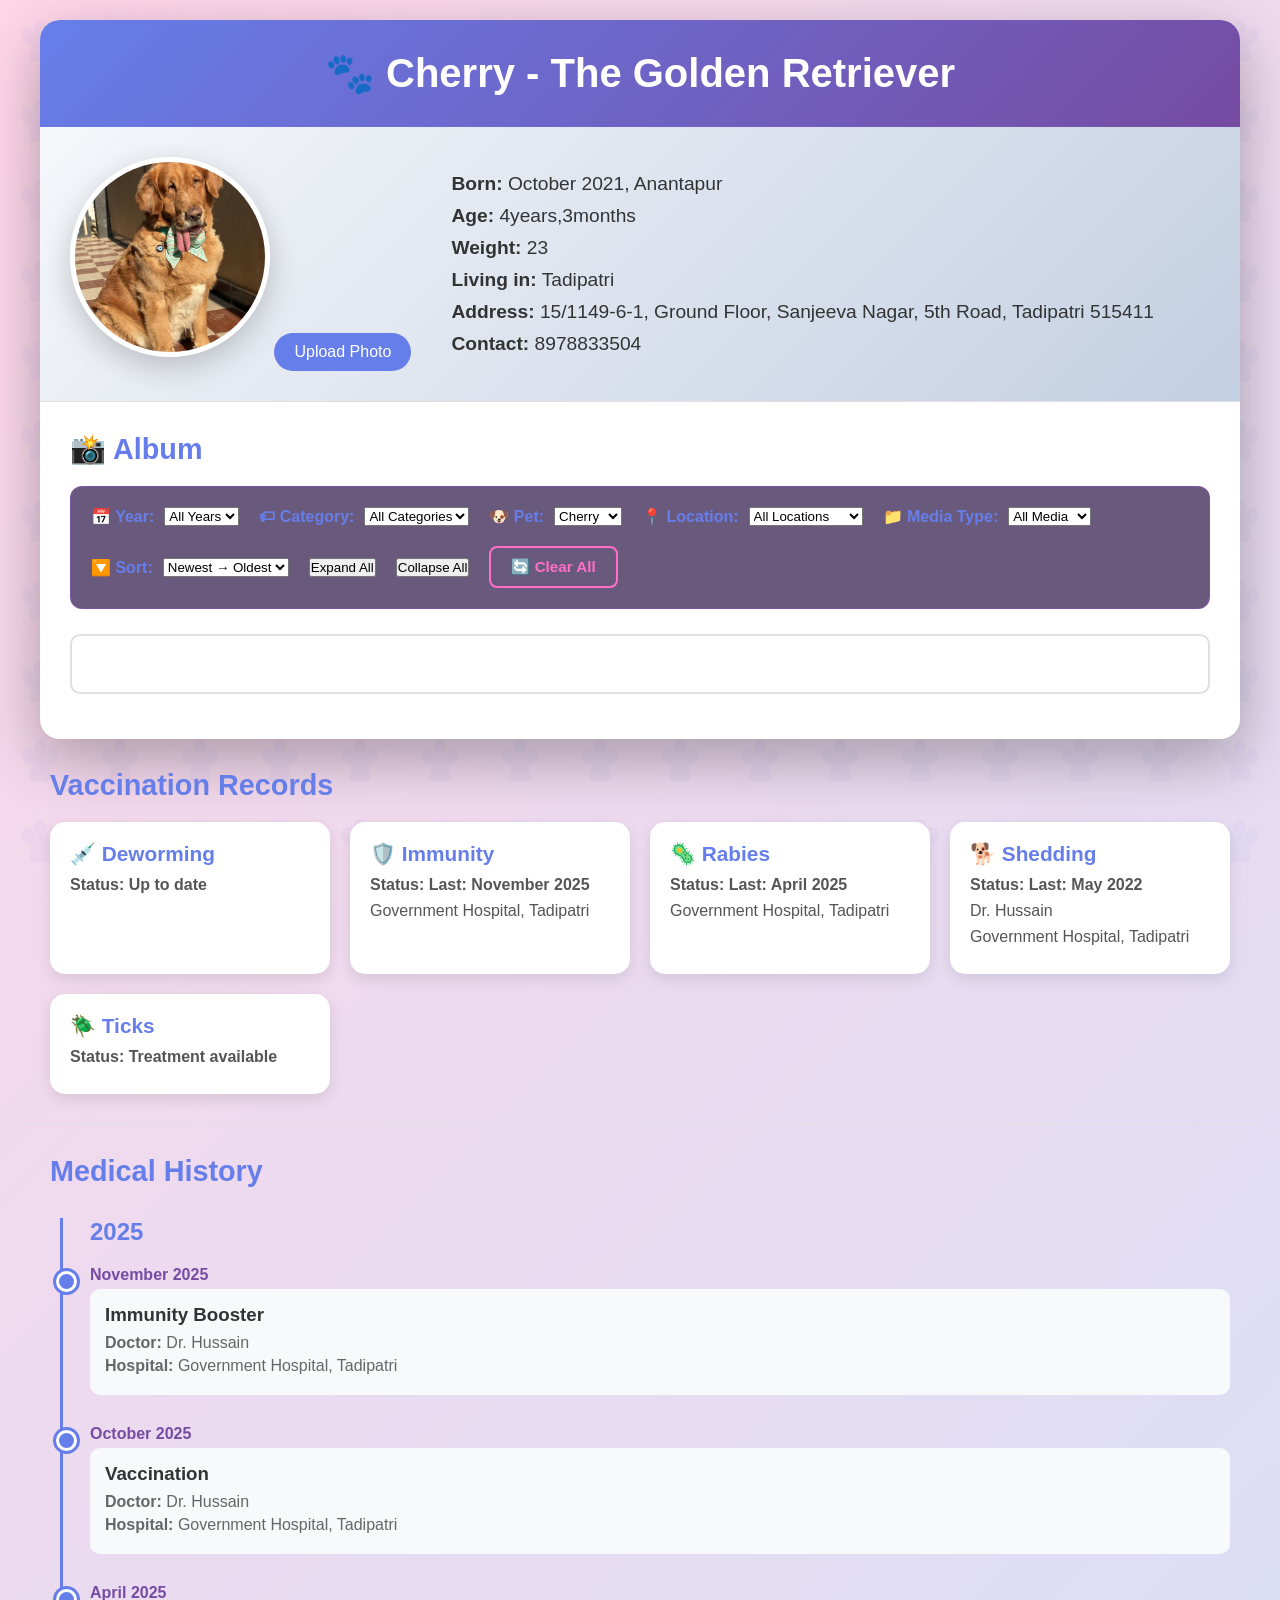
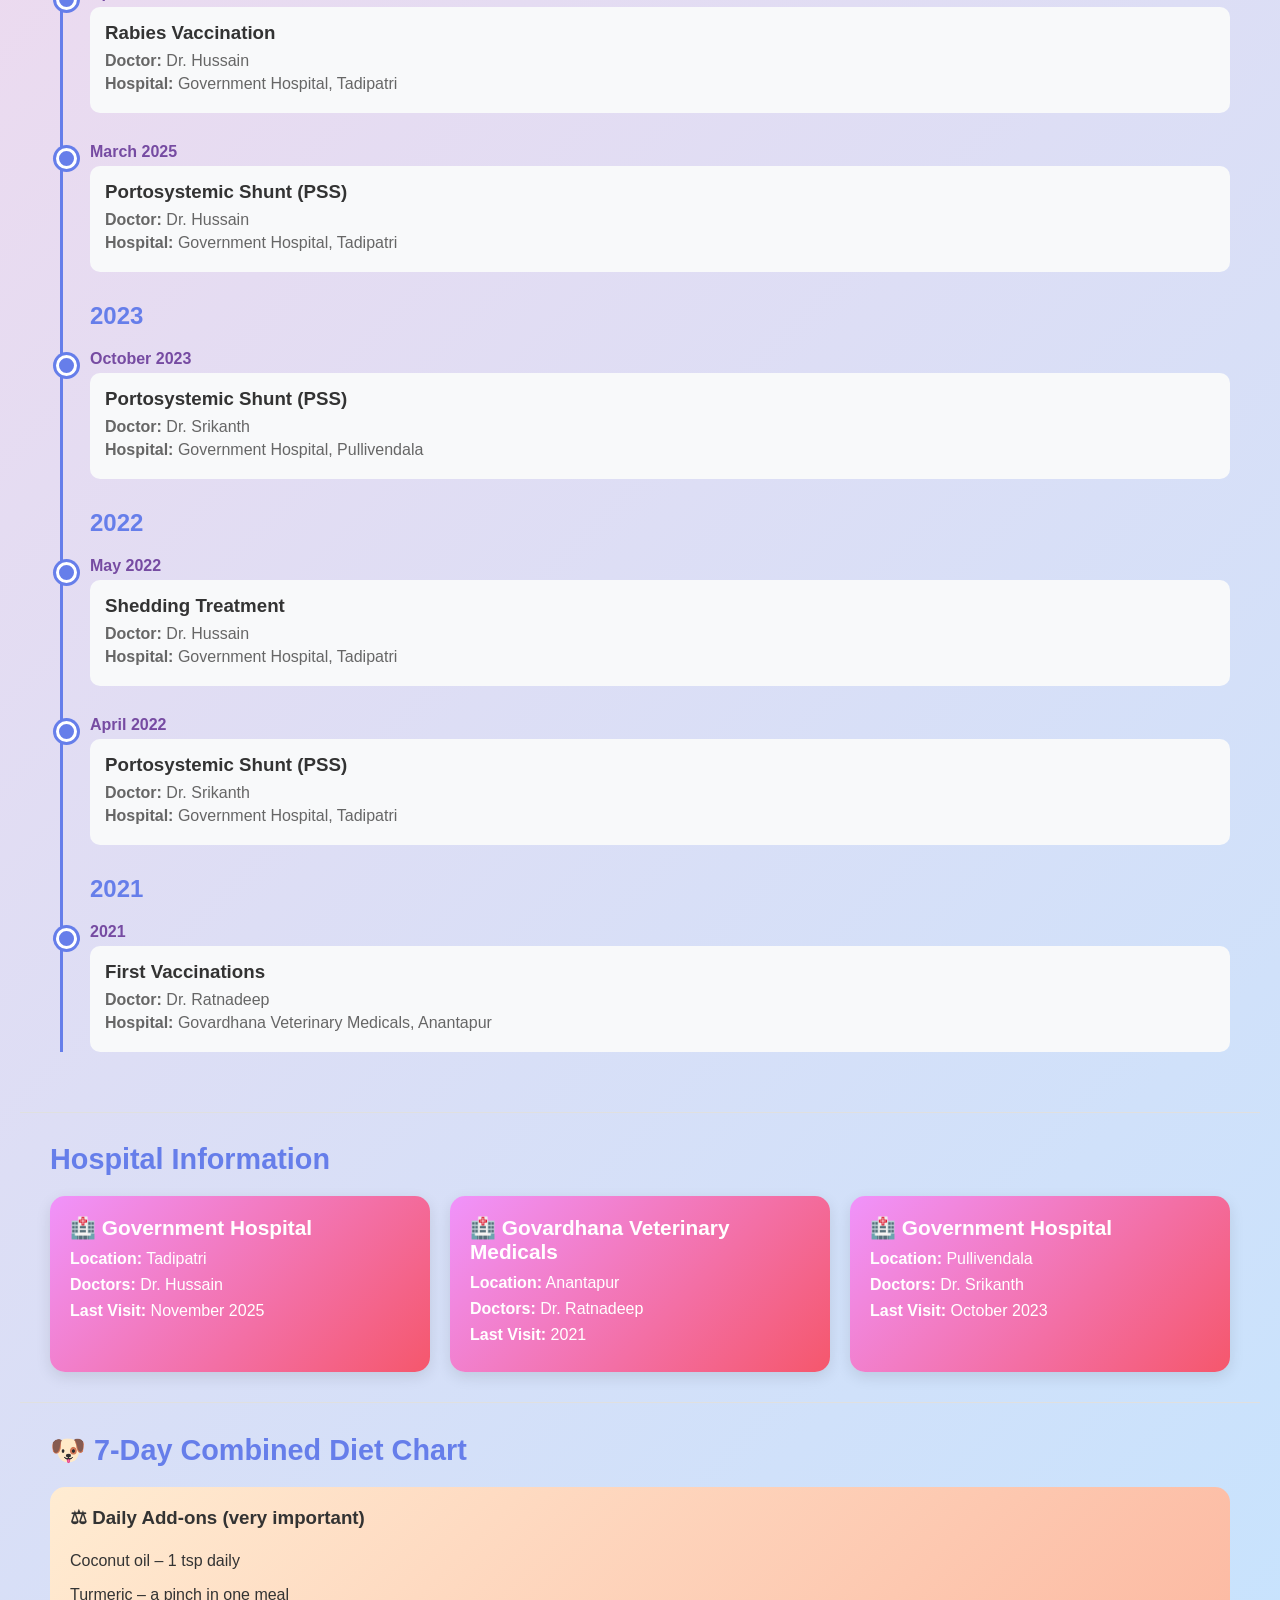
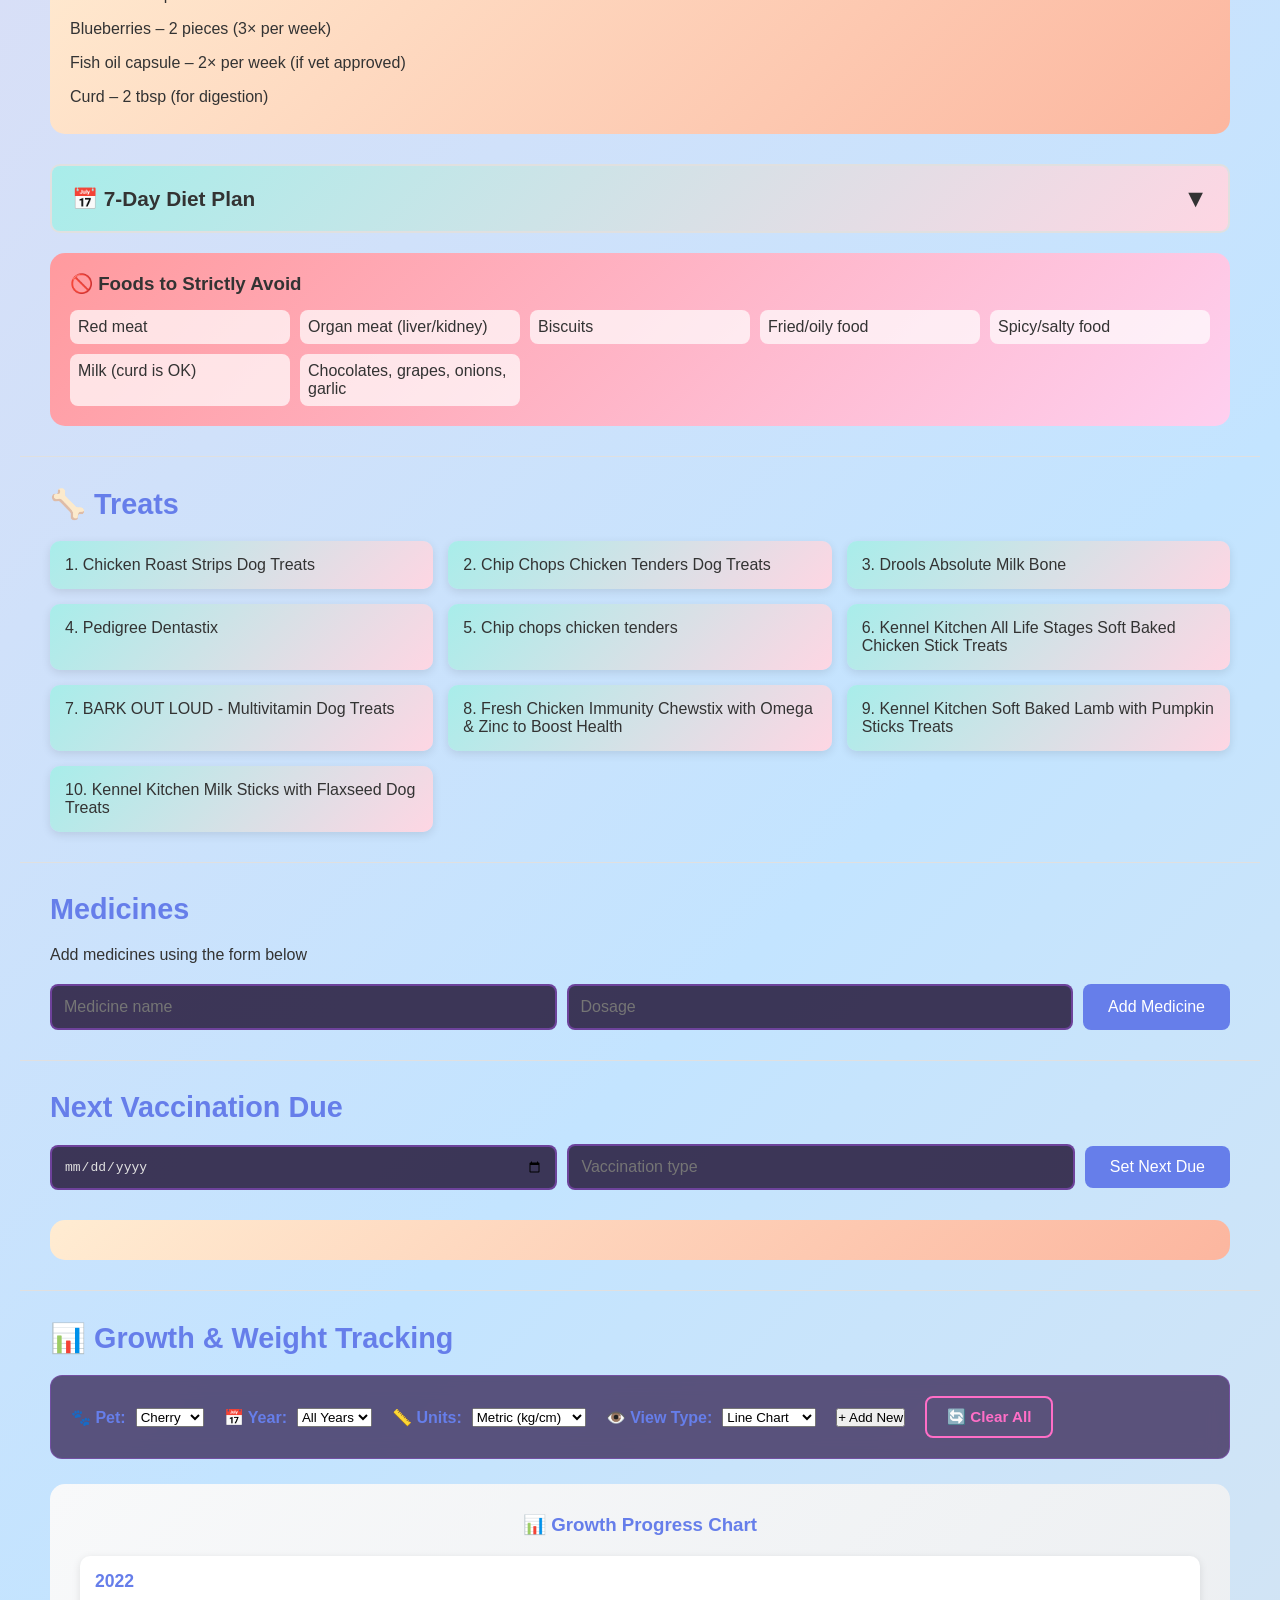
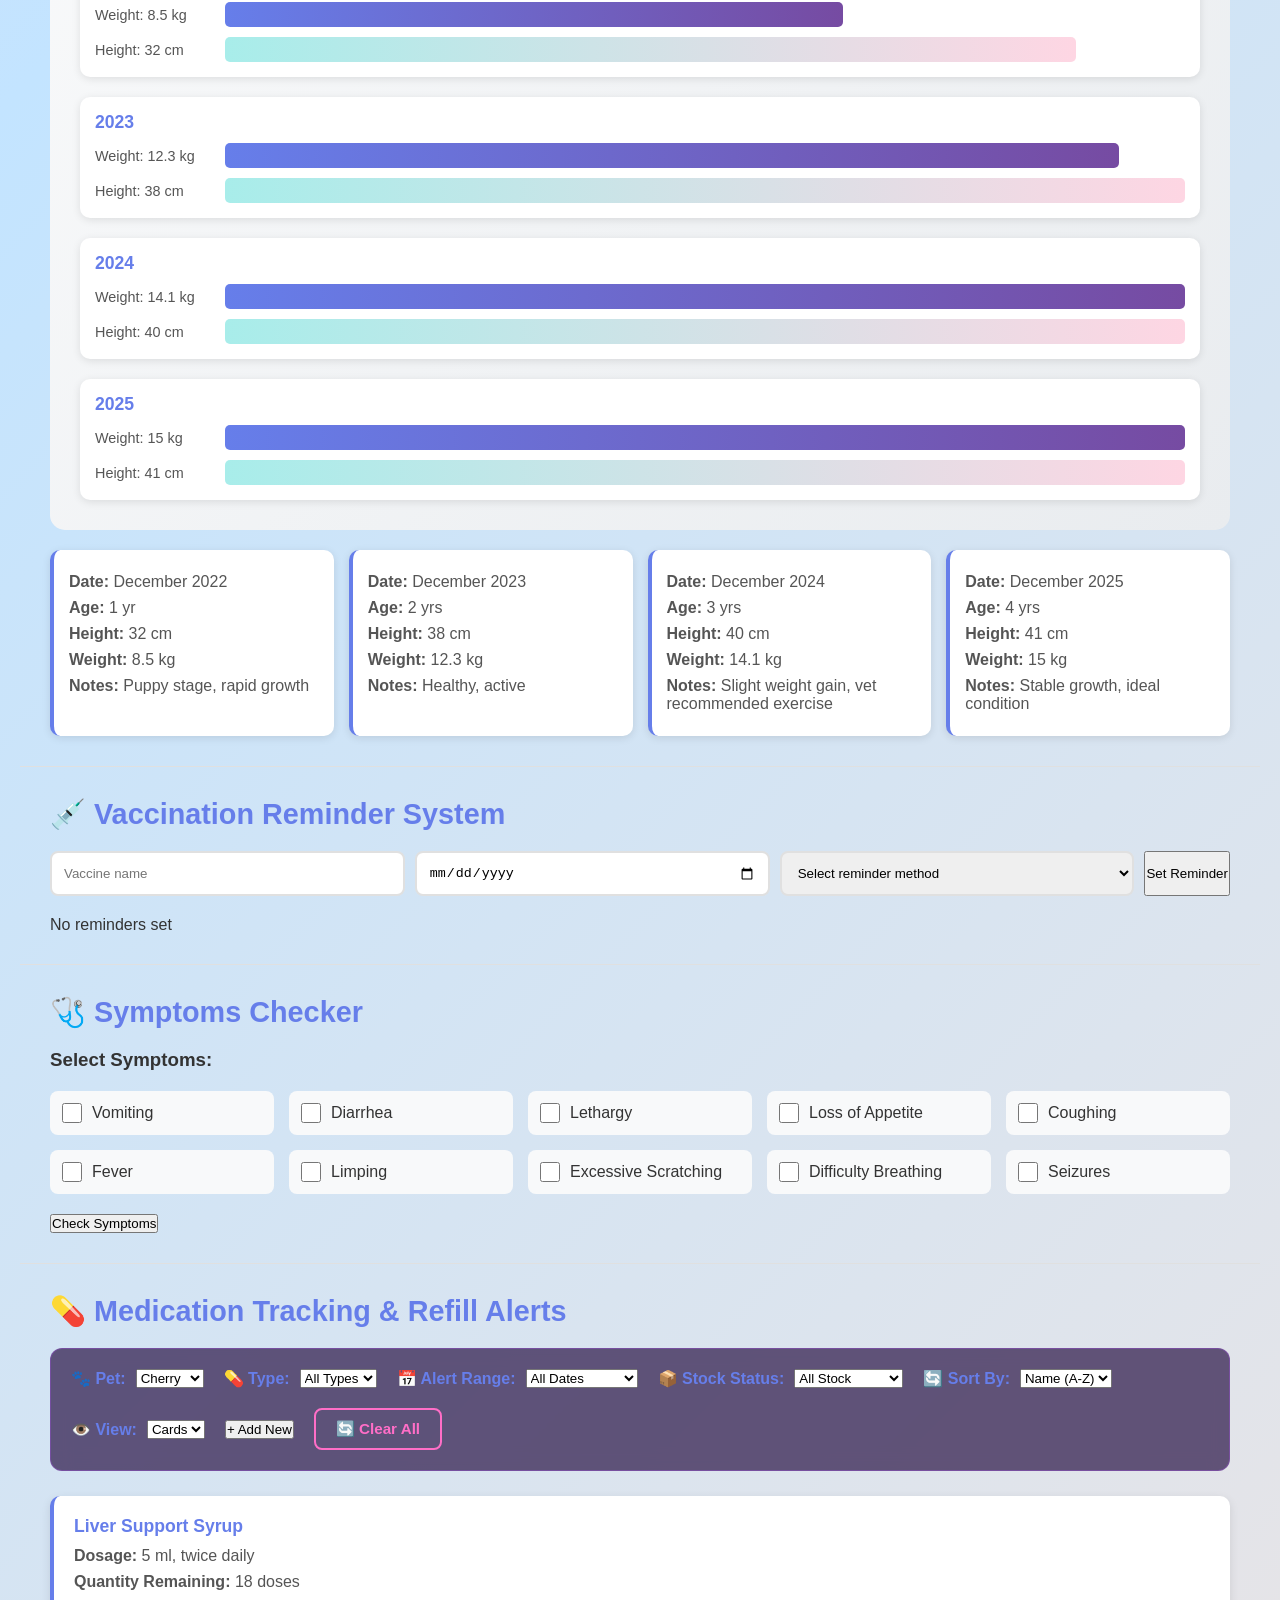
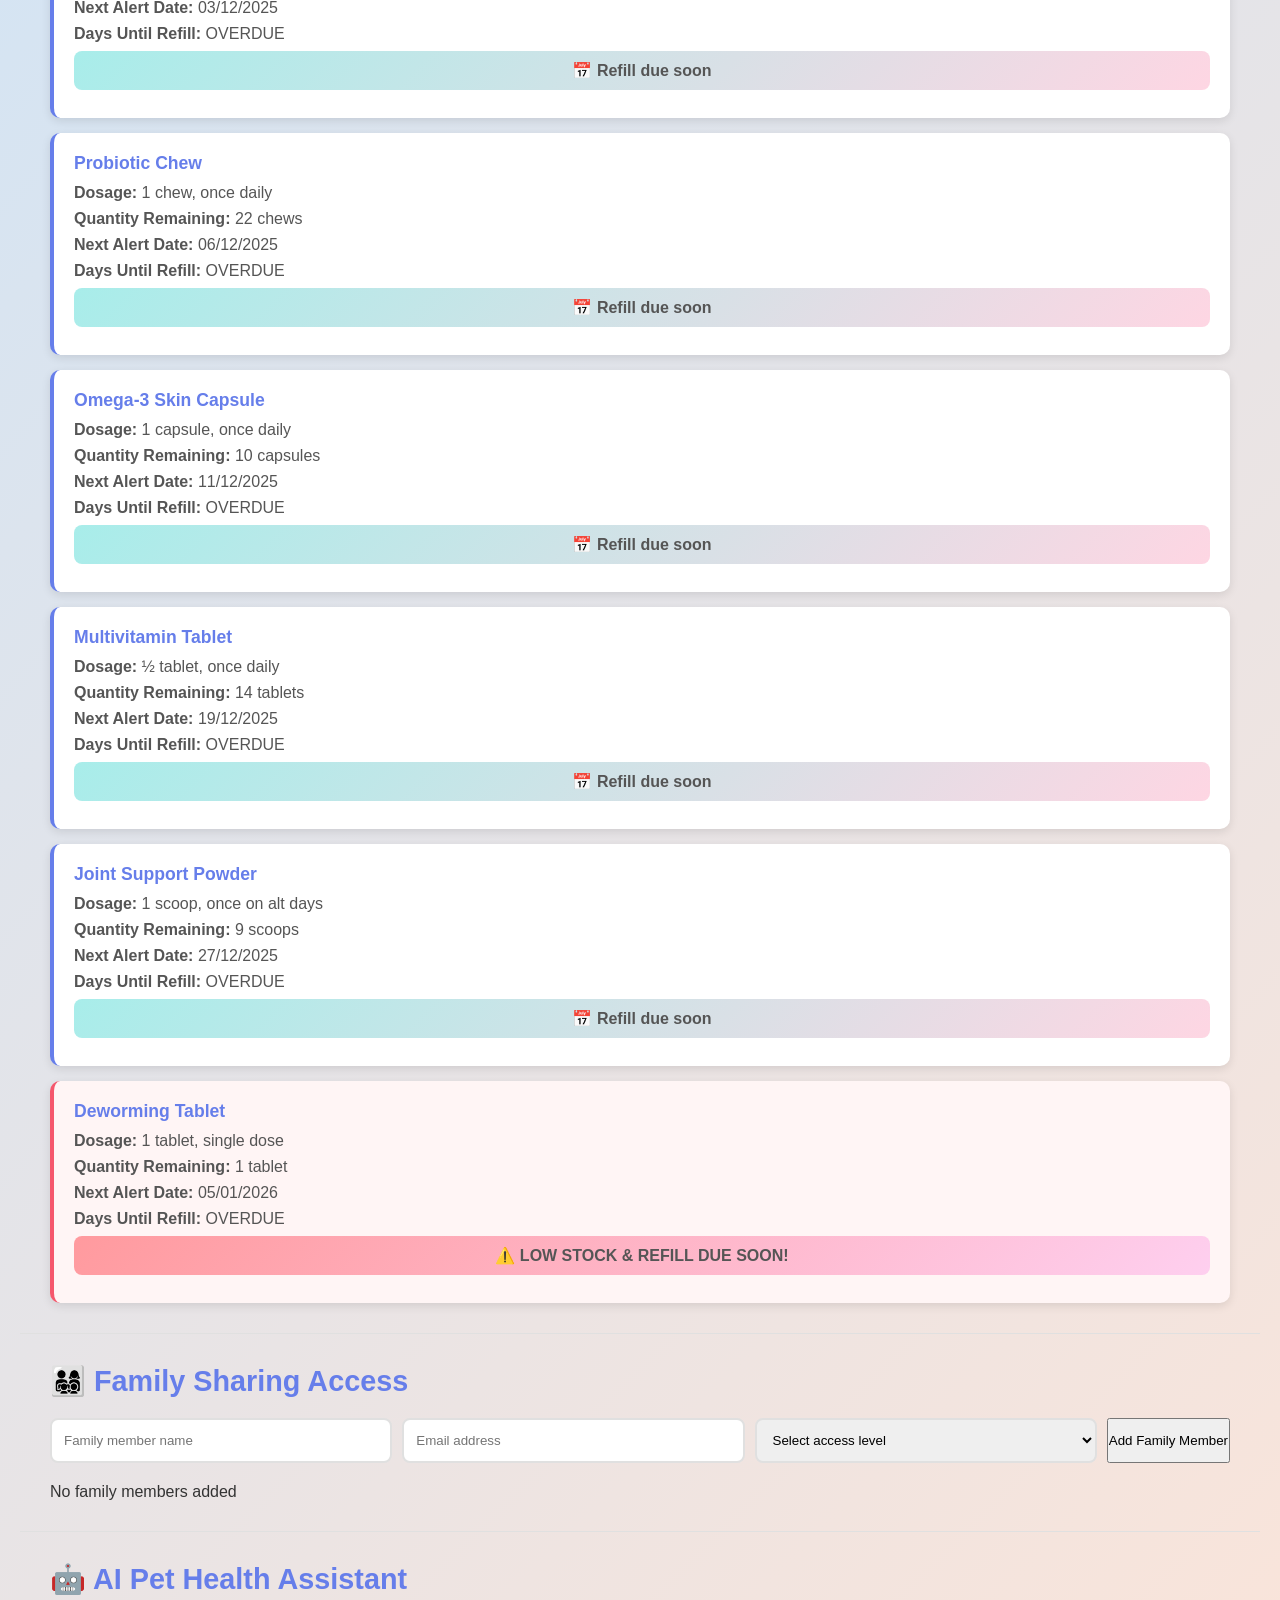
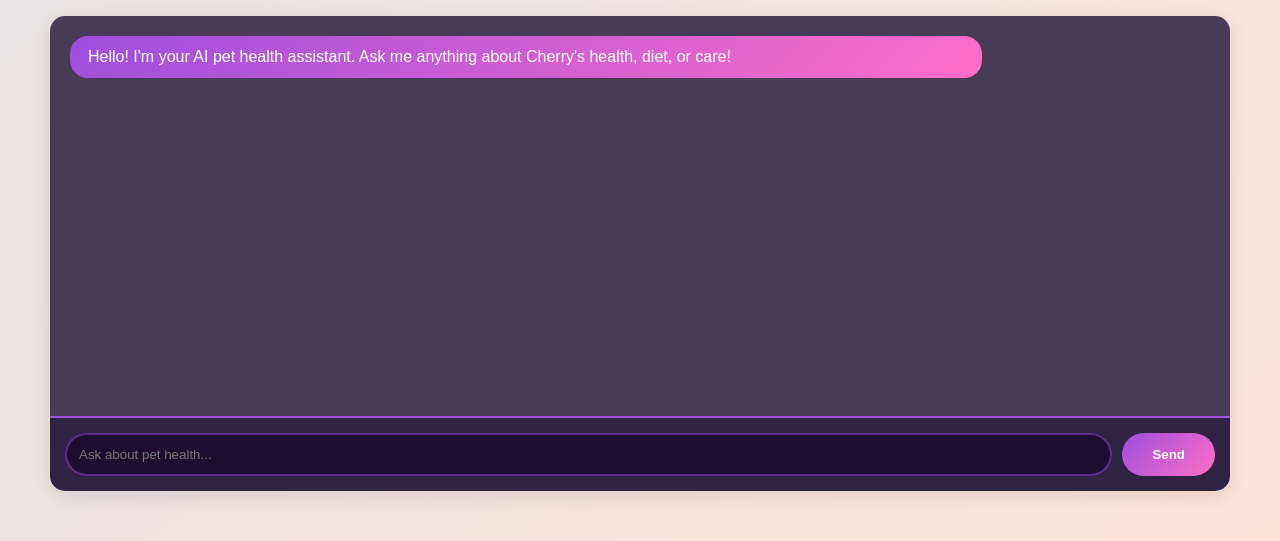
==== frontend/index.html @ 374eed06 "feat: Add complete Python/FastAPI backend implementation - Implemented full Python backend with Fast" ====
<!DOCTYPE html>
<html lang="en">
<head>
    <meta charset="UTF-8">
    <meta name="viewport" content="width=device-width, initial-scale=1.0">
    <title>Cherry - The Golden Retriever</title>
    <link rel="stylesheet" href="css/styles.css">
    
</head>
<body>
    <script src="js/config.js"></script>
    <script src="js/data-loader.js"></script>
    <script src="js/ai-assistant.js"></script>
    <script src="js/api-service.js"></script>
    <script src="js/script.js"></script>
    <!-- Floating Paw Prints Background -->
    <div class="paw-floating"></div>
    
    <div class="container">
        <header>
            <h1>🐾 Cherry - The Golden Retriever</h1>
        </header>

        <section class="pet-profile">
            <div class="profile-header">
                <div class="pet-image">
                    <img id="petImage" src="Image (5).jpg" alt="Pet Photo">
                    <input type="file" id="imageUpload" accept="image/*">
                    <label for="imageUpload" class="upload-btn">Upload Photo</label>
                </div>
                <div class="pet-basic-info">
                    
                    <p><strong>Born:</strong> October 2021, Anantapur</p>
                    <p><strong>Age:</strong> 4years,3months</p>
                    <p><strong>Weight:</strong> 23 </p>
                    <p><strong>Living in:</strong> Tadipatri</p>
                    <p><strong>Address:</strong> 15/1149-6-1, Ground Floor, Sanjeeva Nagar, 5th Road, Tadipatri 515411</p>
                    <p><strong>Contact:</strong> 8978833504</p>
                </div>
            </div>
        </section>

        <section class="album">
            <h2>📸 Album</h2>
            
            <!-- Enhanced Filters Bar -->
            <div class="dashboard-filters">
                <div class="filter-group">
                    <label for="albumYearFilter">📅 Year:</label>
                    <select id="albumYearFilter" onchange="applyAlbumFilters()" class="filter-select">
                        <option value="all">All Years</option>
                        <option value="2025">2025</option>
                        <option value="2024">2024</option>
                        <option value="2023">2023</option>
                        <option value="2022">2022</option>
                        <option value="2021">2021</option>
                    </select>
                </div>
                <div class="filter-group">
                    <label for="albumCategoryFilter">🏷 Category:</label>
                    <select id="albumCategoryFilter" onchange="applyAlbumFilters()" class="filter-select">
                        <option value="all">All Categories</option>
                        <option value="activities">Activities</option>
                        <option value="vet">Vet Visit</option>
                        <option value="grooming">Grooming</option>
                        <option value="birthday">Birthday</option>
                        <option value="travel">Travel</option>
                        <option value="random">Random</option>
                    </select>
                </div>
                <div class="filter-group">
                    <label for="albumPetFilter">🐶 Pet:</label>
                    <select id="albumPetFilter" onchange="applyAlbumFilters()" class="filter-select">
                        <option value="cherry">Cherry</option>
                        <option value="all">All Pets</option>
                    </select>
                </div>
                <div class="filter-group">
                    <label for="albumLocationFilter">📍 Location:</label>
                    <select id="albumLocationFilter" onchange="applyAlbumFilters()" class="filter-select">
                        <option value="all">All Locations</option>
                        <option value="home">Home</option>
                        <option value="park">Park</option>
                        <option value="vet">Vet</option>
                        <option value="training">Training Center</option>
                        <option value="others">Others</option>
                    </select>
                </div>
                <div class="filter-group">
                    <label for="albumMediaFilter">📁 Media Type:</label>
                    <select id="albumMediaFilter" onchange="applyAlbumFilters()" class="filter-select">
                        <option value="all">All Media</option>
                        <option value="photo">Photo</option>
                        <option value="video">Video</option>
                        <option value="document">Document</option>
                        <option value="mixed">Mixed</option>
                    </select>
                </div>
                <div class="filter-group">
                    <label for="albumSortFilter">🔽 Sort:</label>
                    <select id="albumSortFilter" onchange="applyAlbumFilters()" class="filter-select">
                        <option value="newest">Newest → Oldest</option>
                        <option value="oldest">Oldest → Newest</option>
                    </select>
                </div>
                <div class="filter-group">
                    <button onclick="expandAllAlbum()" class="filter-btn">Expand All</button>
                </div>
                <div class="filter-group">
                    <button onclick="collapseAllAlbum()" class="filter-btn">Collapse All</button>
                </div>
                <div class="filter-group">
                    <button onclick="clearAlbumFilters()" class="clear-btn">🔄 Clear All</button>
                </div>
            </div>

            <div class="album-year-section">

            <div id="album2025" class="album-year-content">
                        <div class="photo-grid">
                            <div class="photo-item">
                                <img src="Album/2025/Image (5).jpg" alt="Cherry 2025">
                                <p class="photo-caption">Cherry - 2025</p>
                            </div>
                            <div class="photo-item">
                                <img src="Album/2025/Image (7).jpg" alt="Cherry 2025">
                                <p class="photo-caption">Cherry - 2025</p>
                            </div>
                        </div>
                    </div>

                     <div id="album2024" class="album-year-content">
                        <div class="photo-grid">
                            <div class="photo-item">
                                <img src="Album/2024/Image (12).jpg" alt="Cherry 2024">
                                <p class="photo-caption">Cherry - 2024</p>
                            </div>
                            <div class="photo-item">
                                <img src="Album/2024/Image (7).jpg" alt="Cherry 2024">
                                <p class="photo-caption">Cherry - 2024</p>
                            </div>
                            <div class="photo-item">
                                <img src="Album/2024/Image (8).jpg" alt="Cherry 2024">
                                <p class="photo-caption">Cherry - 2024</p>
                            </div>
                        </div>
                    </div>

                    <div id="album2023" class="album-year-content">
                        <div class="photo-grid">
                            <div class="photo-item">
                                <img src="Album/2023/Image (11).jpg" alt="Cherry 2023">
                                <p class="photo-caption">Cherry - 2023</p>
                            </div>
                        </div>
                    </div>
                    <div id="album2022" class="album-year-content">
                        <div class="photo-grid">
                            <div class="photo-item">
                                <img src="Album/2022/Image (13).jpg" alt="Cherry 2022">
                                <p class="photo-caption">Cherry - 2022</p>
                            </div>
                            <div class="photo-item">
                                <img src="Album/2022/Image (17).jpg" alt="Cherry 2022">
                                <p class="photo-caption">Cherry - 2022</p>
                            </div>
                        </div>
                    </div>
                    <div id="album2021" class="album-year-content">
                        <div class="photo-grid">
                            <div class="photo-item">
                                <img src="Album/2021/Image (14).jpg" alt="Cherry 2021">
                                <p class="photo-caption">Cherry as a puppy - 2021</p>
                            </div>
                            <div class="photo-item">
                                <img src="Album/2021/Image (15).jpg" alt="Cherry 2021">
                                <p class="photo-caption">Cherry as a puppy - 2021</p>
                            </div>
                            <div class="photo-item">
                                <img src="Album/2021/Image (16).jpg" alt="Cherry 2021">
                                <p class="photo-caption">Cherry as a puppy - 2021</p>
                            </div>
                        </div>
                    </div>
                    </div>
            
            <!-- <div class="album-accordion"></div> -->
                <!-- <div class="album-year-section">
                    <button class="album-year-header" onclick="toggleAlbumYear('album2025')">
                        <span>2025</span>
                        <span class="arrow">▼</span>
                    </button>
                    <div id="album2025" class="album-year-content">
                        <div class="photo-grid">
                            <div class="photo-item">
                                <img src="Album/2025/Image (5).jpg" alt="Cherry 2025">
                                <p class="photo-caption">Cherry - 2025</p>
                            </div>
                            <div class="photo-item">
                                <img src="Album/2025/Image (7).jpg" alt="Cherry 2025">
                                <p class="photo-caption">Cherry - 2025</p>
                            </div>
                        </div>
                    </div>
                </div>

                <div class="album-year-section">
                    <button class="album-year-header" onclick="toggleAlbumYear('album2024')">
                        <span>2024</span>
                        <span class="arrow">▼</span>
                    </button>
                    <div id="album2024" class="album-year-content">
                        <div class="photo-grid">
                            <div class="photo-item">
                                <img src="Album/2024/Image (12).jpg" alt="Cherry 2024">
                                <p class="photo-caption">Cherry - 2024</p>
                            </div>
                            <div class="photo-item">
                                <img src="Album/2024/Image (7).jpg" alt="Cherry 2024">
                                <p class="photo-caption">Cherry - 2024</p>
                            </div>
                            <div class="photo-item">
                                <img src="Album/2024/Image (8).jpg" alt="Cherry 2024">
                                <p class="photo-caption">Cherry - 2024</p>
                            </div>
                        </div>
                    </div>
                </div>

                <div class="album-year-section">
                    <button class="album-year-header" onclick="toggleAlbumYear('album2023')">
                        <span>2023</span>
                        <span class="arrow">▼</span>
                    </button>
                    <div id="album2023" class="album-year-content">
                        <div class="photo-grid">
                            <div class="photo-item">
                                <img src="Album/2023/Image (11).jpg" alt="Cherry 2023">
                                <p class="photo-caption">Cherry - 2023</p>
                            </div>
                        </div>
                    </div>
                </div>

                <div class="album-year-section">
                    <button class="album-year-header" onclick="toggleAlbumYear('album2022')">
                        <span>2022</span>
                        <span class="arrow">▼</span>
                    </button>
                    <div id="album2022" class="album-year-content">
                        <div class="photo-grid">
                            <div class="photo-item">
                                <img src="Album/2022/Image (13).jpg" alt="Cherry 2022">
                                <p class="photo-caption">Cherry - 2022</p>
                            </div>
                            <div class="photo-item">
                                <img src="Album/2022/Image (17).jpg" alt="Cherry 2022">
                                <p class="photo-caption">Cherry - 2022</p>
                            </div>
                        </div>
                    </div>
                </div>

                <div class="album-year-section">
                    <button class="album-year-header" onclick="toggleAlbumYear('album2021')">
                        <span>2021</span>
                        <span class="arrow">▼</span>
                    </button>
                    <div id="album2021" class="album-year-content">
                        <div class="photo-grid">
                            <div class="photo-item">
                                <img src="Album/2021/Image (14).jpg" alt="Cherry 2021">
                                <p class="photo-caption">Cherry as a puppy - 2021</p>
                            </div>
                            <div class="photo-item">
                                <img src="Album/2021/Image (15).jpg" alt="Cherry 2021">
                                <p class="photo-caption">Cherry as a puppy - 2021</p>
                            </div>
                            <div class="photo-item">
                                <img src="Album/2021/Image (16).jpg" alt="Cherry 2021">
                                <p class="photo-caption">Cherry as a puppy - 2021</p>
                            </div>
                        </div>
                    </div>
                </div> -->
            </div>
        </section>

        <section class="vaccinations">
            <h2>Vaccination Records</h2>
            <div class="card-grid">
                <div class="card">
                    <h3>💉 Deworming</h3>
                    <p class="status">Last: November 2025</p>
                    <p class="doctor">Dr. Hussain</p>
                    <p class="location">Government Hospital, Tadipatri</p>
                </div>
                <div class="card">
                    <h3>🛡️ Immunity</h3>
                    <p class="status">Last: November 2025</p>
                    <p class="doctor">Dr. Hussain</p>
                    <p class="location">Government Hospital, Tadipatri</p>
                </div>
                <div class="card">
                    <h3>🦠 Rabies</h3>
                    <p class="status">Last: April 2025</p>
                    <p class="doctor">Dr. Hussain</p>
                    <p class="location">Government Hospital, Tadipatri</p>
                </div>
                <div class="card">
                    <h3>🐕 Shedding</h3>
                    <p class="status">Last: May 2022</p>
                    <p class="doctor">Dr. Hussain</p>
                    <p class="location">Government Hospital, Tadipatri</p>
                </div>
                <div class="card">
                    <h3>🪲 Ticks</h3>
                    <p class="status">Last: October 2025</p>
                    <p class="doctor">Dr. Hussain</p>
                    <p class="location">Government Hospital, Tadipatri</p>
                </div>
            </div>
        </section>

        <section class="medical-history">
            <h2>Medical History</h2>
            
            <div class="timeline">
                <h3 class="year-title">2025</h3>
                <div class="timeline-item">
                    <div class="timeline-date">November 2025</div>
                    <div class="timeline-content">
                        <h3>Immunity Booster</h3>
                        <p><strong>Doctor:</strong> Dr. Hussain</p>
                        <p><strong>Hospital:</strong> Government Hospital, Tadipatri</p>
                    </div>
                </div>
                <div class="timeline-item">
                    <div class="timeline-date">October 2025</div>
                    <div class="timeline-content">
                        <h3>Vaccination</h3>
                        <p><strong>Doctor:</strong> Dr. Hussain</p>
                        <p><strong>Hospital:</strong> Government Hospital, Tadipatri</p>
                    </div>
                </div>
                <div class="timeline-item">
                    <div class="timeline-date">April 2025</div>
                    <div class="timeline-content">
                        <h3>Rabies Vaccination</h3>
                        <p><strong>Doctor:</strong> Dr. Hussain</p>
                        <p><strong>Hospital:</strong> Government Hospital, Tadipatri</p>
                    </div>
                </div>
                <div class="timeline-item">
                    <div class="timeline-date">March 2025</div>
                    <div class="timeline-content">
                        <h3>Portosystemic Shunt (PSS)</h3>
                        <p><strong>Doctor:</strong> Dr. Hussain</p>
                        <p><strong>Hospital:</strong> Government Hospital, Tadipatri</p>
                    </div>
                </div>

                <h3 class="year-title">2023</h3>
                <div class="timeline-item">
                    <div class="timeline-date">October 2023</div>
                    <div class="timeline-content">
                        <h3>Portosystemic Shunt (PSS)</h3>
                        <p><strong>Doctor:</strong> Dr. Srikanth</p>
                        <p><strong>Hospital:</strong> Government Hospital, Pullivendala</p>
                    </div>
                </div>

                <h3 class="year-title">2022</h3>
                <div class="timeline-item">
                    <div class="timeline-date">May 2022</div>
                    <div class="timeline-content">
                        <h3>Shedding Treatment</h3>
                        <p><strong>Doctor:</strong> Dr. Hussain</p>
                        <p><strong>Hospital:</strong> Government Hospital, Tadipatri</p>
                    </div>
                </div>
                <div class="timeline-item">
                    <div class="timeline-date">April 2022</div>
                    <div class="timeline-content">
                        <h3>Portosystemic Shunt (PSS)</h3>
                        <p><strong>Doctor:</strong> Dr. Srikanth</p>
                        <p><strong>Hospital:</strong> Government Hospital, Tadipatri</p>
                    </div>
                </div>

                <h3 class="year-title">2021</h3>
                <div class="timeline-item">
                    <div class="timeline-date">January 2021</div>
                    <div class="timeline-content">
                        <h3>First Vaccinations</h3>
                        <p><strong>Doctor:</strong> Dr. Ratnadeep</p>
                        <p><strong>Hospital:</strong> Govardhana Veterinary Medicals, Anantapur</p>
                    </div>
                </div>
            </div>
        </section>

        <section class="hospitals">
            <h2>Hospital Information</h2>
            <div class="card-grid">
                <div class="card hospital-card">
                    <h3>🏥 Government Hospital</h3>
                    <p><strong>Location:</strong> Tadipatri</p>
                    <p><strong>Doctors:</strong> Dr. Hussain</p>
                    <p><strong>Last Visit:</strong> November 2025</p>
                </div>
                <div class="card hospital-card">
                    <h3>🏥 Govardhana Veterinary Medicals</h3>
                    <p><strong>Location:</strong> Anantapur</p>
                    <p><strong>Doctors:</strong> Dr. Ratnadeep</p>
                    <p><strong>Last Visit:</strong> November 2025</p>
                </div>
            </div>
        </section>

        <section class="diet">
            <h2>🐶 7-Day Combined Diet Chart</h2>
            
            <div class="daily-addons">
                <h3>⚖ Daily Add-ons (very important)</h3>
                <ul>
                    <li>Coconut oil – 1 tsp daily</li>
                    <li>Turmeric – a pinch in one meal</li>
                    <li>Blueberries – 2 pieces (3× per week)</li>
                    <li>Fish oil capsule – 2× per week (if vet approved)</li>
                    <li>Curd – 2 tbsp (for digestion)</li>
                </ul>
            </div>

            <div class="diet-accordion">
                <div class="diet-day-section">
                    <button class="diet-day-header" onclick="toggleDietDay('dietPlan')">
                        <span>📅 7-Day Diet Plan</span>
                        <span class="arrow">▼</span>
                    </button>
                    <div id="dietPlan" class="diet-day-content">
                        <div class="day-group">
                            <h3>DAY 1</h3>
                            <div class="meal">
                                <h4>Breakfast:</h4>
                                <p>Chicken – ½ cup<br>Rice – ½ cup<br>Carrot – 2 tbsp<br><strong>Add:</strong> 1 tsp coconut oil</p>
                            </div>
                            <div class="meal">
                                <h4>Lunch:</h4>
                                <p>Sweet potato – ½ cup<br>Curd – 2 tbsp</p>
                            </div>
                            <div class="meal">
                                <h4>Dinner:</h4>
                                <p>Fish – ½ cup<br>Pumpkin – 2 tbsp<br><strong>Add:</strong> A pinch of turmeric</p>
                            </div>
                        </div>

                        <div class="day-group">
                            <h3>DAY 2</h3>
                            <div class="meal">
                                <h4>Breakfast:</h4>
                                <p>Egg whites – 2<br>Oats – ½ cup</p>
                            </div>
                            <div class="meal">
                                <h4>Lunch:</h4>
                                <p>Chicken – ½ cup<br>Green beans – 2 tbsp</p>
                            </div>
                            <div class="meal">
                                <h4>Dinner:</h4>
                                <p>Fish – ½ cup<br>Rice – ½ cup<br><strong>Add:</strong> 1 tsp coconut oil<br>2 blueberries</p>
                            </div>
                        </div>

                        <div class="day-group">
                            <h3>DAY 3</h3>
                            <div class="meal">
                                <h4>Breakfast:</h4>
                                <p>Chicken – ½ cup<br>Rice – ½ cup<br>Pumpkin – 2 tbsp</p>
                            </div>
                            <div class="meal">
                                <h4>Lunch:</h4>
                                <p>Sweet potato – ½ cup<br>Curd – 2 tbsp</p>
                            </div>
                            <div class="meal">
                                <h4>Dinner:</h4>
                                <p>Fish – ½ cup<br>Oats – ½ cup<br>Carrot – 2 tbsp<br><strong>Add:</strong> A pinch of turmeric</p>
                            </div>
                        </div>

                        <div class="day-group">
                            <h3>DAY 4</h3>
                            <div class="meal">
                                <h4>Breakfast:</h4>
                                <p>Fish – ½ cup<br>Rice – ½ cup<br><strong>Add:</strong> 1 tsp coconut oil</p>
                            </div>
                            <div class="meal">
                                <h4>Lunch:</h4>
                                <p>Cottage cheese – ¼ cup<br>Green beans – 2 tbsp</p>
                            </div>
                            <div class="meal">
                                <h4>Dinner:</h4>
                                <p>Egg whites – 2<br>Sweet potato – ½ cup<br><strong>Add:</strong> 2 blueberries</p>
                            </div>
                        </div>

                        <div class="day-group">
                            <h3>DAY 5</h3>
                            <div class="meal">
                                <h4>Breakfast:</h4>
                                <p>Chicken – ½ cup<br>Oats – ½ cup<br>Pumpkin – 2 tbsp</p>
                            </div>
                            <div class="meal">
                                <h4>Lunch:</h4>
                                <p>Sweet potato – ½ cup<br>Curd – 2 tbsp</p>
                            </div>
                            <div class="meal">
                                <h4>Dinner:</h4>
                                <p>Fish – ½ cup<br>Rice – ½ cup<br><strong>Add:</strong> A pinch of turmeric</p>
                            </div>
                        </div>

                        <div class="day-group">
                            <h3>DAY 6</h3>
                            <div class="meal">
                                <h4>Breakfast:</h4>
                                <p>Egg whites – 2<br>Rice – ½ cup<br>Carrot – 2 tbsp<br><strong>Add:</strong> 1 tsp coconut oil</p>
                            </div>
                            <div class="meal">
                                <h4>Lunch:</h4>
                                <p>Chicken – ½ cup<br>Pumpkin – 2 tbsp</p>
                            </div>
                            <div class="meal">
                                <h4>Dinner:</h4>
                                <p>Fish – ½ cup<br>Sweet potato – ½ cup<br><strong>Add:</strong> 2 blueberries</p>
                            </div>
                        </div>

                        <div class="day-group">
                            <h3>DAY 7</h3>
                            <div class="meal">
                                <h4>Breakfast:</h4>
                                <p>Fish – ½ cup<br>Oats – ½ cup<br>Spinach (very small amount) – 1 tbsp</p>
                            </div>
                            <div class="meal">
                                <h4>Lunch:</h4>
                                <p>Curd – 2 tbsp<br>Sweet potato – ½ cup</p>
                            </div>
                            <div class="meal">
                                <h4>Dinner:</h4>
                                <p>Chicken – ½ cup<br>Rice – ½ cup<br><strong>Add:</strong> A pinch of turmeric<br><strong>Add:</strong> 1 tsp coconut oil</p>
                            </div>
                        </div>
                    </div>
                </div>
            </div>

            <div class="avoid-foods">
                <h3>🚫 Foods to Strictly Avoid</h3>
                <ul>
                    <li>Red meat</li>
                    <li>Organ meat (liver/kidney)</li>
                    <li>Biscuits</li>
                    <li>Fried/oily food</li>
                    <li>Spicy/salty food</li>
                    <li>Milk (curd is OK)</li>
                    <li>Chocolates, grapes, onions, garlic</li>
                </ul>
            </div>
        </section>

        <section class="treats">
            <h2>🦴 Treats</h2>
            <div class="treats-grid">
                <div class="treat-item">1. Chicken Roast Strips Dog Treats</div>
                <div class="treat-item">2. Chip Chops Chicken Tenders Dog Treats</div>
                <div class="treat-item">3. Drools Absolute Milk Bone</div>
                <div class="treat-item">4. Pedigree Dentastix</div>
                <div class="treat-item">5. Chip chops chicken tenders</div>
                <div class="treat-item">6. Kennel Kitchen All Life Stages Soft Baked Chicken Stick Treats</div>
                <div class="treat-item">7. Bark at Loud - Multivitamin Dog Treats</div>
                <div class="treat-item">8. Fresh Chicken Immunity Chewstix with Omega & Zinc to Boost Health</div>
                <div class="treat-item">9. Kennel Kitchen Soft Baked Lamb with Pumpkin Sticks Treats</div>
                <div class="treat-item">10. Kennel Kitchen Milk Sticks with Flaxseed Dog Treats</div>
            </div>
        </section>

        <section class="medicines">
            <h2>Medicines</h2>
            <div class="medicine-list" id="medicineList">
                <p>Add medicines using the form below</p>
            </div>
            <div class="add-medicine-form">
                <input type="text" id="medicineInput" placeholder="Medicine name">
                <input type="text" id="dosageInput" placeholder="Dosage">
                <button onclick="addMedicine()">Add Medicine</button>
            </div>
        </section>

        <section class="next-due">
            <h2>Next Vaccination Due</h2>
            <div class="due-container">
                <input type="date" id="nextDueDate">
                <input type="text" id="nextDueType" placeholder="Vaccination type">
                <button onclick="setNextDue()">Set Next Due</button>
                <div id="dueDisplay" class="due-display"></div>
            </div>
        </section>

        <section class="growth-tracking">
            <h2>📊 Growth & Weight Tracking</h2>
            
            <!-- Filters Bar -->
            <div class="dashboard-filters">
                <div class="filter-group">
                    <label for="growthPetFilter">🐾 Pet:</label>
                    <select id="growthPetFilter" onchange="applyGrowthFilters()" class="filter-select">
                        <option value="cherry">Cherry</option>
                        <option value="all">All Pets</option>
                    </select>
                </div>
                <div class="filter-group">
                    <label for="growthYearFilter">📅 Year:</label>
                    <select id="growthYearFilter" onchange="applyGrowthFilters()" class="filter-select">
                        <option value="all">All Years</option>
                        <option value="2025">2025</option>
                        <option value="2024">2024</option>
                        <option value="2023">2023</option>
                        <option value="2022">2022</option>
                        <option value="2021">2021</option>
                    </select>
                </div>
                <div class="filter-group">
                    <label for="growthUnitsFilter">📏 Units:</label>
                    <select id="growthUnitsFilter" onchange="applyGrowthFilters()" class="filter-select">
                        <option value="metric">Metric (kg/cm)</option>
                        <option value="imperial">Imperial (lbs/in)</option>
                    </select>
                </div>
                <div class="filter-group">
                    <label for="growthViewType">👁️ View Type:</label>
                    <select id="growthViewType" onchange="changeGrowthView()" class="filter-select">
                        <option value="chart">Line Chart</option>
                        <option value="table">Table</option>
                        <option value="comparison">Comparison</option>
                    </select>
                </div>
                <div class="filter-group">
                    <button onclick="toggleGrowthForm()" class="filter-btn">+ Add New</button>
                </div>
                <div class="filter-group">
                    <button onclick="clearGrowthFilters()" class="clear-btn">🔄 Clear All</button>
                </div>
            </div>

            <!-- Add Record Form (Hidden by default) -->
            <div id="trackingFormContainer" class="tracking-form-container" style="display: none;">
                <div class="tracking-form">
                    <input type="date" id="trackingDate" placeholder="Date">
                    <input type="number" id="weightInput" placeholder="Weight (kg)" step="0.1">
                    <input type="number" id="heightInput" placeholder="Height (cm)" step="0.1">
                    <button onclick="addTracking()">Add Record</button>
                    <button onclick="toggleGrowthForm()" class="cancel-btn">Cancel</button>
                </div>
            </div>

            <!-- Growth Chart View -->
            <div id="trackingChart" class="tracking-chart">
                <p>Loading growth data...</p>
            </div>
            
            <!-- Growth Table View -->
            <div id="trackingTable" class="tracking-table" style="display: none;">
                <table>
                    <thead>
                        <tr>
                            <th>Year</th>
                            <th>Month</th>
                            <th>Age</th>
                            <th>Height (cm)</th>
                            <th>Weight (kg)</th>
                            <th>Notes</th>
                        </tr>
                    </thead>
                    <tbody id="trackingTableBody"></tbody>
                </table>
            </div>

            <!-- Growth List View -->
            <div id="trackingList" class="tracking-list"></div>
        </section>

        <section class="vaccination-reminder">
            <h2>💉 Vaccination Reminder System</h2>
            <div class="reminder-form">
                <input type="text" id="reminderVaccine" placeholder="Vaccine name">
                <input type="date" id="reminderDate" placeholder="Due date">
                <select id="reminderMethod">
                    <option value="">Select reminder method</option>
                    <option value="email">Email</option>
                    <option value="sms">SMS</option>
                    <option value="app">In-App Alert</option>
                </select>
                <button onclick="setReminder()">Set Reminder</button>
            </div>
            <div id="reminderList" class="reminder-list">
                <p>No reminders set</p>
            </div>
        </section>

        <section class="symptoms-checker">
            <h2>🩺 Symptoms Checker</h2>
            <div class="symptoms-form">
                <h3>Select Symptoms:</h3>
                <div class="symptoms-grid">
                    <label><input type="checkbox" value="vomiting"> Vomiting</label>
                    <label><input type="checkbox" value="diarrhea"> Diarrhea</label>
                    <label><input type="checkbox" value="lethargy"> Lethargy</label>
                    <label><input type="checkbox" value="loss-appetite"> Loss of Appetite</label>
                    <label><input type="checkbox" value="coughing"> Coughing</label>
                    <label><input type="checkbox" value="fever"> Fever</label>
                    <label><input type="checkbox" value="limping"> Limping</label>
                    <label><input type="checkbox" value="scratching"> Excessive Scratching</label>
                    <label><input type="checkbox" value="breathing"> Difficulty Breathing</label>
                    <label><input type="checkbox" value="seizures"> Seizures</label>
                </div>
                <button onclick="checkSymptoms()">Check Symptoms</button>
            </div>
            <div id="symptomsResult" class="symptoms-result"></div>
        </section>

        <section class="medication-tracking">
            <h2>💊 Medication Tracking & Refill Alerts</h2>
            
            <!-- Filters Bar -->
            <div class="dashboard-filters">
                <div class="filter-group">
                    <label for="medPetFilter">🐾 Pet:</label>
                    <select id="medPetFilter" onchange="applyMedicationFilters()" class="filter-select">
                        <option value="cherry">Cherry</option>
                        <option value="all">All Pets</option>
                    </select>
                </div>
                <div class="filter-group">
                    <label for="medTypeFilter">💊 Type:</label>
                    <select id="medTypeFilter" onchange="applyMedicationFilters()" class="filter-select">
                        <option value="all">All Types</option>
                        <option value="syrup">Syrup</option>
                        <option value="tablet">Tablet</option>
                        <option value="capsule">Capsule</option>
                        <option value="chew">Chew</option>
                        <option value="powder">Powder</option>
                    </select>
                </div>
                <div class="filter-group">
                    <label for="medAlertFilter">📅 Alert Range:</label>
                    <select id="medAlertFilter" onchange="applyMedicationFilters()" class="filter-select">
                        <option value="all">All Dates</option>
                        <option value="overdue">Overdue</option>
                        <option value="week">Within 7 Days</option>
                        <option value="month">Within 30 Days</option>
                        <option value="future">Future</option>
                    </select>
                </div>
                <div class="filter-group">
                    <label for="medStockFilter">📦 Stock Status:</label>
                    <select id="medStockFilter" onchange="applyMedicationFilters()" class="filter-select">
                        <option value="all">All Stock</option>
                        <option value="critical">Critical (≤3)</option>
                        <option value="low">Low (≤5)</option>
                        <option value="medium">Medium (6-15)</option>
                        <option value="good">Good (>15)</option>
                    </select>
                </div>
                <div class="filter-group">
                    <label for="medSortBy">🔄 Sort By:</label>
                    <select id="medSortBy" onchange="applyMedicationFilters()" class="filter-select">
                        <option value="name">Name (A-Z)</option>
                        <option value="date">Alert Date</option>
                        <option value="quantity">Quantity</option>
                        <option value="status">Status</option>
                    </select>
                </div>
                <div class="filter-group">
                    <label for="medViewType">👁️ View:</label>
                    <select id="medViewType" onchange="changeMedicationView()" class="filter-select">
                        <option value="cards">Cards</option>
                        <option value="table">Table</option>
                    </select>
                </div>
                <div class="filter-group">
                    <button onclick="toggleMedicationForm()" class="filter-btn">+ Add New</button>
                </div>
                <div class="filter-group">
                    <button onclick="clearMedicationFilters()" class="clear-btn">🔄 Clear All</button>
                </div>
            </div>

            <!-- Add Medication Form (Hidden by default) -->
            <div id="medicationFormContainer" class="medication-form-container" style="display: none;">
                <div class="medication-form">
                    <input type="text" id="medName" placeholder="Medication name">
                    <input type="text" id="medDosage" placeholder="Dosage">
                    <input type="number" id="medQuantity" placeholder="Quantity remaining">
                    <input type="date" id="medRefillDate" placeholder="Refill date">
                    <button onclick="addMedicationTracking()">Add Medication</button>
                    <button onclick="toggleMedicationForm()" class="cancel-btn">Cancel</button>
                </div>
            </div>

            <!-- Medication Cards View -->
            <div id="medicationTrackingList" class="medication-tracking-list">
                <p>Loading medications...</p>
            </div>

            <!-- Medication Table View -->
            <div id="medicationTable" class="medication-table" style="display: none;">
                <table>
                    <thead>
                        <tr>
                            <th>Medication Name</th>
                            <th>Dosage</th>
                            <th>Quantity Remaining</th>
                            <th>Next Alert Date</th>
                            <th>Days Until Refill</th>
                            <th>Status</th>
                        </tr>
                    </thead>
                    <tbody id="medicationTableBody"></tbody>
                </table>
            </div>
        </section>

        <section class="family-access">
            <h2>👨‍👩‍👧‍👦 Family Sharing Access</h2>
            <div class="family-form">
                <input type="text" id="familyName" placeholder="Family member name">
                <input type="email" id="familyEmail" placeholder="Email address">
                <select id="familyRole">
                    <option value="">Select access level</option>
                    <option value="admin">Admin (Full Access)</option>
                    <option value="editor">Editor (Can Edit)</option>
                    <option value="viewer">Viewer (Read Only)</option>
                </select>
                <button onclick="addFamilyMember()">Add Family Member</button>
            </div>
            <div id="familyList" class="family-list">
                <p>No family members added</p>
            </div>
        </section>

        <section class="ai-chatbot">
            <h2>🤖 AI Pet Health Assistant</h2>
            <div class="chatbot-container">
                <div id="chatMessages" class="chat-messages">
                    <div class="bot-message">Hello! I'm your AI pet health assistant. Ask me anything about Cherry's health, diet, or care!</div>
                </div>
                <div class="chat-input-container">
                    <input type="text" id="chatInput" placeholder="Ask about pet health..." onkeypress="if(event.key==='Enter') sendMessage()">
                    <button onclick="sendMessage()">Send</button>
                </div>
            </div>
        </section>
    </div>

    
</body>
</html>
---- frontend/css/styles.css ----
* {
    margin: 0;
    padding: 0;
    box-sizing: border-box;
}

body {
    font-family: 'Segoe UI', Tahoma, Geneva, Verdana, sans-serif;
    background: linear-gradient(135deg, #ffd6e8 0%, #c3e4ff 50%, #ffe4d6 100%);
    min-height: 100vh;
    padding: 20px;
    color: #333;
}

.container {
    max-width: 1200px;
    margin: 0 auto;
    background: white;
    border-radius: 20px;
    box-shadow: 0 20px 60px rgba(0, 0, 0, 0.3);
    overflow: hidden;
}

header {
    background: linear-gradient(135deg, #667eea 0%, #764ba2 100%);
    color: white;
    padding: 30px;
    text-align: center;
}

header h1 {
    font-size: 2.5em;
    font-weight: 600;
}

section {
    padding: 30px;
    border-bottom: 1px solid #e0e0e0;
}

section:last-child {
    border-bottom: none;
}

h2 {
    color: #667eea;
    margin-bottom: 20px;
    font-size: 1.8em;
}

.pet-profile {
    background: linear-gradient(135deg, #f5f7fa 0%, #c3cfe2 100%);
}

.profile-header {
    display: flex;
    gap: 40px;
    align-items: center;
    flex-wrap: wrap;
}

.pet-image {
    text-align: center;
}

.pet-image img {
    width: 200px;
    height: 200px;
    border-radius: 50%;
    object-fit: cover;
    border: 5px solid white;
    box-shadow: 0 10px 30px rgba(0, 0, 0, 0.2);
}

#imageUpload {
    display: none;
}

.upload-btn {
    display: inline-block;
    margin-top: 15px;
    padding: 10px 20px;
    background: #667eea;
    color: white;
    border-radius: 25px;
    cursor: pointer;
    transition: all 0.3s;
}

.upload-btn:hover {
    background: #764ba2;
    transform: translateY(-2px);
}

.pet-basic-info {
    flex: 1;
}

.pet-basic-info p {
    font-size: 1.2em;
    margin: 10px 0;
}

.card-grid {
    display: grid;
    grid-template-columns: repeat(auto-fit, minmax(250px, 1fr));
    gap: 20px;
}

.card {
    background: white;
    padding: 20px;
    border-radius: 15px;
    box-shadow: 0 5px 15px rgba(0, 0, 0, 0.1);
    transition: transform 0.3s, box-shadow 0.3s;
}

.card:hover {
    transform: translateY(-5px);
    box-shadow: 0 10px 25px rgba(0, 0, 0, 0.15);
}

.card h3 {
    color: #667eea;
    margin-bottom: 10px;
    font-size: 1.3em;
}

.card p {
    margin: 8px 0;
    color: #555;
}

.status {
    font-weight: 600;
    color: #28a745;
}

.timeline {
    position: relative;
    padding-left: 40px;
}

.timeline::before {
    content: '';
    position: absolute;
    left: 10px;
    top: 0;
    bottom: 0;
    width: 3px;
    background: #667eea;
}

.year-title {
    color: #667eea;
    font-size: 1.5em;
    margin: 30px 0 20px -40px;
    padding-left: 40px;
    font-weight: 700;
}

.timeline-item {
    position: relative;
    margin-bottom: 30px;
}

.timeline-item::before {
    content: '';
    position: absolute;
    left: -34px;
    top: 5px;
    width: 15px;
    height: 15px;
    border-radius: 50%;
    background: #667eea;
    border: 3px solid white;
    box-shadow: 0 0 0 3px #667eea;
}

.timeline-date {
    font-weight: 600;
    color: #764ba2;
    margin-bottom: 5px;
}

.timeline-content {
    background: #f8f9fa;
    padding: 15px;
    border-radius: 10px;
}

.timeline-content h3 {
    color: #333;
    margin-bottom: 8px;
}

.timeline-content p {
    margin: 5px 0;
    color: #666;
}

.hospital-card {
    background: linear-gradient(135deg, #f093fb 0%, #f5576c 100%);
    color: white;
}

.hospital-card h3,
.hospital-card p {
    color: white;
}

.daily-addons {
    background: linear-gradient(135deg, #ffecd2 0%, #fcb69f 100%);
    padding: 20px;
    border-radius: 15px;
    margin-bottom: 30px;
}

.daily-addons h3 {
    color: #333;
    margin-bottom: 15px;
}

.daily-addons ul {
    list-style: none;
    padding-left: 0;
}

.daily-addons li {
    padding: 8px 0;
    color: #333;
    font-weight: 500;
}

.diet-accordion {
    margin: 20px 0;
}

.diet-day-section {
    margin-bottom: 15px;
    border: 2px solid #e0e0e0;
    border-radius: 10px;
    overflow: hidden;
}

.diet-day-header {
    width: 100%;
    padding: 18px 20px;
    background: linear-gradient(135deg, #a8edea 0%, #fed6e3 100%);
    color: #333;
    border: none;
    cursor: pointer;
    font-size: 1.3em;
    font-weight: 600;
    display: flex;
    justify-content: space-between;
    align-items: center;
    transition: all 0.3s;
}

.diet-day-header:hover {
    background: linear-gradient(135deg, #fed6e3 0%, #a8edea 100%);
}

.diet-day-header .arrow {
    transition: transform 0.3s;
    font-size: 1.2em;
}

.diet-day-content {
    max-height: 0;
    overflow: hidden;
    transition: max-height 0.4s ease-out;
    background: white;
    padding: 0;
    opacity: 0;
}

.diet-day-content.active {
    max-height: 3000px;
    padding: 20px;
    opacity: 1;
    transition: max-height 0.5s ease-in, opacity 0.3s ease-in;
}

.day-group {
    background: linear-gradient(135deg, #f5f7fa 0%, #c3cfe2 100%);
    padding: 15px;
    border-radius: 10px;
    margin-bottom: 20px;
    border-left: 4px solid #764ba2;
}

.day-group h3 {
    color: #764ba2;
    margin-bottom: 15px;
    font-size: 1.1em;
    font-weight: bold;
}

.meal {
    margin-bottom: 15px;
}

.meal h4 {
    color: #764ba2;
    margin-bottom: 8px;
    font-size: 1em;
}

.meal p {
    color: #555;
    line-height: 1.6;
    font-size: 0.95em;
}

.avoid-foods {
    background: linear-gradient(135deg, #ff9a9e 0%, #fecfef 100%);
    padding: 20px;
    border-radius: 15px;
}

.avoid-foods h3 {
    color: #333;
    margin-bottom: 15px;
}

.avoid-foods ul {
    list-style: none;
    padding-left: 0;
    display: grid;
    grid-template-columns: repeat(auto-fit, minmax(200px, 1fr));
    gap: 10px;
}

.avoid-foods li {
    padding: 8px;
    background: rgba(255, 255, 255, 0.7);
    border-radius: 8px;
    color: #333;
    font-weight: 500;
}

.treats-grid {
    display: grid;
    grid-template-columns: repeat(auto-fit, minmax(300px, 1fr));
    gap: 15px;
}

.treat-item {
    background: linear-gradient(135deg, #a8edea 0%, #fed6e3 100%);
    padding: 15px;
    border-radius: 10px;
    color: #333;
    font-weight: 500;
    box-shadow: 0 3px 10px rgba(0, 0, 0, 0.1);
    transition: transform 0.3s;
}

.treat-item:hover {
    transform: translateY(-3px);
    box-shadow: 0 5px 15px rgba(0, 0, 0, 0.15);
}

.album-accordion {
    margin-top: 20px;
}

.album-year-section {
    margin-bottom: 15px;
    border: 2px solid #e0e0e0;
    border-radius: 10px;
}

.album-year-header {
    width: 100%;
    padding: 20px;
    background: linear-gradient(135deg, #667eea 0%, #764ba2 100%);
    color: white;
    border: none;
    cursor: pointer;
    font-size: 1.5em;
    font-weight: 600;
    display: flex;
    justify-content: space-between;
    align-items: center;
    transition: all 0.3s;
}

.album-year-header:hover {
    background: linear-gradient(135deg, #764ba2 0%, #667eea 100%);
}

.album-year-header .arrow {
    transition: transform 0.3s;
    font-size: 1.2em;
}

.album-year-content {
    max-height: 0;
    overflow: hidden;
    transition: max-height 0.4s ease-out;
    background: #f8f9fa;
    padding: 0;
    opacity: 0;
}

.album-year-content.active {
    max-height: 2000px;
    padding: 20px;
    opacity: 1;
    transition: max-height 0.5s ease-in, opacity 0.3s ease-in;
}

.photo-grid {
    display: grid;
    grid-template-columns: repeat(auto-fill, minmax(180px, 1fr));
    gap: 20px;
    justify-items: center;
}

.photo-item {
    background: white;
    border-radius: 10px;
    overflow: hidden;
    box-shadow: 0 4px 12px rgba(0, 0, 0, 0.15);
    transition: transform 0.3s, box-shadow 0.3s;
    width: 180px;
}

.photo-item:hover {
    transform: scale(1.05);
    box-shadow: 0 8px 20px rgba(0, 0, 0, 0.25);
}

.photo-item img {
    width: 180px;
    height: 240px;
    object-fit: cover;
    object-position: center 25%;
    display: block;
}

.photo-caption {
    padding: 15px;
    text-align: center;
    color: #c0c0c0;
    font-weight: 500;
}

.remove-btn {
    background: #f5576c;
    color: white;
    border: none;
    padding: 5px 10px;
    border-radius: 5px;
    cursor: pointer;
    font-size: 0.9em;
}

.remove-btn:hover {
    background: #d63447;
}

.add-diet-form,
.add-medicine-form {
    display: flex;
    gap: 10px;
    flex-wrap: wrap;
    margin-top: 20px;
}

.add-diet-form input,
.add-medicine-form input,
.due-container input {
    flex: 1;
    min-width: 200px;
    padding: 12px;
    border: 2px solid rgba(157, 78, 221, 0.5);
    border-radius: 8px;
    font-size: 1em;
    background: rgba(26, 10, 46, 0.8);
    color: #e0e0e0;
}

.add-diet-form button,
.add-medicine-form button,
.due-container button {
    padding: 12px 25px;
    background: #667eea;
    color: white;
    border: none;
    border-radius: 8px;
    cursor: pointer;
    font-size: 1em;
    transition: all 0.3s;
}

.add-diet-form button:hover,
.add-medicine-form button:hover,
.due-container button:hover {
    background: #764ba2;
    transform: translateY(-2px);
}

.medicine-list {
    display: grid;
    grid-template-columns: repeat(auto-fit, minmax(250px, 1fr));
    gap: 15px;
    margin-bottom: 20px;
}

.medicine-item {
    background: rgba(42, 20, 70, 0.8);
    padding: 15px;
    border-radius: 10px;
    border-left: 4px solid #9d4edd;
    backdrop-filter: blur(5px);
}

.medicine-item h4 {
    color: #ff6ec7;
    margin-bottom: 5px;
}

.due-container {
    display: flex;
    gap: 10px;
    flex-wrap: wrap;
    align-items: center;
}

.due-display {
    width: 100%;
    margin-top: 20px;
    padding: 20px;
    background: linear-gradient(135deg, #ffecd2 0%, #fcb69f 100%);
    border-radius: 15px;
    font-size: 1.2em;
    font-weight: 600;
    text-align: center;
    color: #333;
}

@media (max-width: 768px) {
    .profile-header {
        flex-direction: column;
        text-align: center;
    }
    
    header h1 {
        font-size: 1.8em;
    }
    
    .card-grid,
    .diet-container {
        grid-template-columns: 1fr;
    }
}


/* Growth Tracking */
.tracking-form {
    display: flex;
    gap: 10px;
    flex-wrap: wrap;
    margin-bottom: 20px;
}

.tracking-form input {
    flex: 1;
    min-width: 150px;
    padding: 12px;
    border: 2px solid #e0e0e0;
    border-radius: 8px;
}

.tracking-chart {
    background: linear-gradient(135deg, #f8f9fa 0%, #e9ecef 100%);
    padding: 30px;
    border-radius: 15px;
    margin-bottom: 20px;
    min-height: 200px;
}

.tracking-chart h3 {
    color: #667eea;
    margin-bottom: 20px;
    text-align: center;
}

.chart-container {
    display: flex;
    flex-direction: column;
    gap: 20px;
}

.chart-year {
    background: white;
    padding: 15px;
    border-radius: 10px;
    box-shadow: 0 2px 8px rgba(0, 0, 0, 0.1);
}

.chart-label {
    font-weight: 600;
    color: #667eea;
    margin-bottom: 10px;
    font-size: 1.1em;
}

.chart-bars {
    display: flex;
    flex-direction: column;
    gap: 10px;
}

.chart-bar-group {
    display: flex;
    align-items: center;
    gap: 10px;
}

.bar-label {
    min-width: 120px;
    font-size: 0.9em;
    color: #555;
    font-weight: 500;
}

.chart-bar {
    height: 25px;
    border-radius: 5px;
    transition: width 0.5s ease;
}

.weight-bar {
    background: linear-gradient(90deg, #667eea 0%, #764ba2 100%);
}

.height-bar {
    background: linear-gradient(90deg, #a8edea 0%, #fed6e3 100%);
}

.tracking-list {
    display: grid;
    grid-template-columns: repeat(auto-fit, minmax(200px, 1fr));
    gap: 15px;
}

.tracking-item {
    background: white;
    padding: 15px;
    border-radius: 10px;
    border-left: 4px solid #667eea;
    box-shadow: 0 2px 8px rgba(0, 0, 0, 0.1);
}

.tracking-item p {
    margin: 8px 0;
    color: #555;
}

.tracking-notes {
    width: 100%;
    padding: 8px;
    border: 1px solid #e0e0e0;
    border-radius: 5px;
    margin-top: 5px;
}

/* Vaccination Reminder */
.reminder-form {
    display: flex;
    gap: 10px;
    flex-wrap: wrap;
    margin-bottom: 20px;
}

.reminder-form input,
.reminder-form select {
    flex: 1;
    min-width: 150px;
    padding: 12px;
    border: 2px solid #e0e0e0;
    border-radius: 8px;
}

.reminder-list {
    display: grid;
    gap: 15px;
}

.reminder-item {
    background: linear-gradient(135deg, #ffecd2 0%, #fcb69f 100%);
    padding: 20px;
    border-radius: 10px;
    display: flex;
    justify-content: space-between;
    align-items: center;
}

.reminder-item.overdue {
    background: linear-gradient(135deg, #ff9a9e 0%, #fecfef 100%);
}

.reminder-item.upcoming {
    background: linear-gradient(135deg, #a8edea 0%, #fed6e3 100%);
}

/* Symptoms Checker */
.symptoms-grid {
    display: grid;
    grid-template-columns: repeat(auto-fit, minmax(200px, 1fr));
    gap: 15px;
    margin: 20px 0;
}

.symptoms-grid label {
    display: flex;
    align-items: center;
    gap: 10px;
    padding: 12px;
    background: #f8f9fa;
    border-radius: 8px;
    cursor: pointer;
    transition: all 0.3s;
}

.symptoms-grid label:hover {
    background: #e9ecef;
    transform: translateX(5px);
}

.symptoms-grid input[type="checkbox"] {
    width: 20px;
    height: 20px;
    cursor: pointer;
}

.symptoms-result {
    margin-top: 20px;
    padding: 20px;
    border-radius: 15px;
    display: none;
}

.symptoms-result.show {
    display: block;
}

.symptoms-result.low {
    background: linear-gradient(135deg, #a8edea 0%, #fed6e3 100%);
}

.symptoms-result.medium {
    background: linear-gradient(135deg, #ffecd2 0%, #fcb69f 100%);
}

.symptoms-result.high {
    background: linear-gradient(135deg, #ff9a9e 0%, #fecfef 100%);
}

.symptoms-result h3 {
    margin-bottom: 15px;
    color: #333;
}

/* Medication Tracking */
.medication-form {
    display: flex;
    gap: 10px;
    flex-wrap: wrap;
    margin-bottom: 20px;
}

.medication-form input {
    flex: 1;
    min-width: 150px;
    padding: 12px;
    border: 2px solid #e0e0e0;
    border-radius: 8px;
}

.medication-tracking-list {
    display: grid;
    gap: 15px;
}

.medication-tracking-item {
    background: white;
    padding: 20px;
    border-radius: 10px;
    border-left: 4px solid #667eea;
    box-shadow: 0 3px 10px rgba(0, 0, 0, 0.1);
}

.medication-tracking-item.low-stock {
    border-left-color: #f5576c;
    background: #fff5f5;
}

.medication-tracking-item h4 {
    color: #667eea;
    margin-bottom: 10px;
    font-size: 1.1em;
}

.medication-tracking-item p {
    margin: 8px 0;
    color: #555;
}

.alert-urgent {
    background: linear-gradient(135deg, #ff9a9e 0%, #fecfef 100%);
    color: #d63447;
    padding: 10px;
    border-radius: 8px;
    font-weight: 600;
    margin-top: 10px;
    text-align: center;
}

.alert-warning {
    background: linear-gradient(135deg, #ffecd2 0%, #fcb69f 100%);
    color: #d68910;
    padding: 10px;
    border-radius: 8px;
    font-weight: 600;
    margin-top: 10px;
    text-align: center;
}

.alert-info {
    background: linear-gradient(135deg, #a8edea 0%, #fed6e3 100%);
    color: #0066cc;
    padding: 10px;
    border-radius: 8px;
    font-weight: 600;
    margin-top: 10px;
    text-align: center;
}

/* Family Access */
.family-form {
    display: flex;
    gap: 10px;
    flex-wrap: wrap;
    margin-bottom: 20px;
}

.family-form input,
.family-form select {
    flex: 1;
    min-width: 150px;
    padding: 12px;
    border: 2px solid #e0e0e0;
    border-radius: 8px;
}

.family-list {
    display: grid;
    gap: 15px;
}

.family-member {
    background: white;
    padding: 20px;
    border-radius: 10px;
    box-shadow: 0 3px 10px rgba(0, 0, 0, 0.1);
    display: flex;
    justify-content: space-between;
    align-items: center;
}

.family-member .role {
    padding: 5px 15px;
    border-radius: 20px;
    font-size: 0.9em;
    font-weight: 600;
}

.family-member .role.admin {
    background: #667eea;
    color: white;
}

.family-member .role.editor {
    background: #ffecd2;
    color: #333;
}

.family-member .role.viewer {
    background: #e9ecef;
    color: #555;
}

/* AI Chatbot */
.chatbot-container {
    background: white;
    border-radius: 15px;
    box-shadow: 0 5px 20px rgba(0, 0, 0, 0.1);
    overflow: hidden;
}

.chat-messages {
    height: 400px;
    overflow-y: auto;
    padding: 20px;
    background: rgba(26, 10, 46, 0.8);
}

.bot-message,
.user-message {
    padding: 12px 18px;
    border-radius: 18px;
    margin-bottom: 12px;
    max-width: 80%;
    word-wrap: break-word;
}

.bot-message {
    background: linear-gradient(135deg, #9d4edd 0%, #ff6ec7 100%);
    color: #ffffff;
    margin-right: auto;
}

.user-message {
    background: rgba(42, 20, 70, 0.8);
    color: #e0e0e0;
    margin-left: auto;
    text-align: right;
    border: 1px solid rgba(157, 78, 221, 0.5);
}

.chat-input-container {
    display: flex;
    padding: 15px;
    background: rgba(26, 10, 46, 0.9);
    border-top: 2px solid #9d4edd;
}

.chat-input-container input {
    flex: 1;
    padding: 12px;
    border: 2px solid rgba(157, 78, 221, 0.5);
    border-radius: 25px;
    margin-right: 10px;
    background: rgba(26, 10, 46, 0.8);
    color: #e0e0e0;
}

.chat-input-container button {
    padding: 12px 30px;
    background: linear-gradient(135deg, #9d4edd 0%, #ff6ec7 100%);
    color: #ffffff;
    border: none;
    border-radius: 25px;
    cursor: pointer;
    transition: all 0.3s;
    font-weight: 600;
}

.chat-input-container button:hover {
    background: linear-gradient(135deg, #6a0dad 0%, #9d4edd 100%);
}


/* Typing Indicator */
.typing-indicator {
    font-style: italic;
    opacity: 0.7;
}


/* Dashboard Filters */
.dashboard-filters {
    display: flex;
    gap: 20px;
    margin-bottom: 25px;
    padding: 20px;
    background: rgba(42, 20, 70, 0.7);
    border-radius: 12px;
    flex-wrap: wrap;
    align-items: center;
    border: 1px solid rgba(157, 78, 221, 0.4);
    backdrop-filter: blur(10px);
}

.filter-group {
    display: flex;
    align-items: center;
    gap: 10px;
}

.filter-group label {
    font-weight: 600;
    color: #667eea;
    white-space: nowrap;
}

.cancel-btn {
    padding: 10px 20px;
    background: #6c757d;
    color: white;
    border: none;
    border-radius: 8px;
    cursor: pointer;
    font-size: 0.95em;
    font-weight: 500;
    transition: all 0.3s;
}

.cancel-btn:hover {
    background: #5a6268;
}

.clear-btn {
    padding: 10px 20px;
    background: transparent;
    color: #ff6ec7;
    border: 2px solid #ff6ec7;
    border-radius: 8px;
    cursor: pointer;
    font-size: 0.95em;
    font-weight: 600;
    transition: all 0.3s;
}

.clear-btn:hover {
    background: linear-gradient(135deg, #9d4edd 0%, #ff6ec7 100%);
    color: white;
    transform: translateY(-2px);
}

/* Table Views */
.medication-table,
.tracking-table {
    overflow-x: auto;
    margin-top: 20px;
}

.medication-table table,
.tracking-table table {
    width: 100%;
    border-collapse: collapse;
    background: rgba(26, 10, 46, 0.9);
    border-radius: 10px;
    overflow: hidden;
    box-shadow: 0 3px 10px rgba(0, 0, 0, 0.5);
    border: 1px solid rgba(157, 78, 221, 0.4);
}

.medication-table th,
.tracking-table th {
    background: linear-gradient(135deg, #6a0dad 0%, #0f3460 100%);
    color: #ffffff;
    padding: 15px;
    text-align: left;
    font-weight: 600;
    border-bottom: 2px solid #ff6ec7;
}

.medication-table td,
.tracking-table td {
    padding: 12px 15px;
    border-bottom: 1px solid rgba(157, 78, 221, 0.2);
    color: #c0c0c0;
}

.medication-table tr:hover,
.tracking-table tr:hover {
    background: rgba(42, 20, 70, 0.6);
}

.medication-table tr:last-child td,
.tracking-table tr:last-child td {
    border-bottom: none;
}

.status-badge {
    padding: 5px 12px;
    border-radius: 20px;
    font-size: 0.85em;
    font-weight: 600;
    display: inline-block;
}

.status-urgent {
    background: #ff9a9e;
    color: #d63447;
}

.status-warning {
    background: #ffecd2;
    color: #d68910;
}

.status-info {
    background: #a8edea;
    color: #0066cc;
}

.status-normal {
    background: #d4edda;
    color: #155724;
}

/* Form Containers */
.medication-form-container,
.tracking-form-container {
    background: #f8f9fa;
    padding: 20px;
    border-radius: 10px;
    margin-bottom: 20px;
    border: 2px solid #667eea;
}

/* Responsive Design */
@media (max-width: 768px) {
    .dashboard-filters {
        flex-direction: column;
        align-items: stretch;
    }
    
    .filter-group {
        flex-direction: column;
        align-items: stretch;
    }
    
    .filter-group label {
        margin-bottom: 5px;
    }
    
    .medication-table,
    .tracking-table {
        font-size: 0.9em;
    }
}


/* Dog Card Wag Animation */
.card,
.day-card,
.photo-item,
.tracking-item,
.medication-tracking-item,
.treat-item,
.hospital-card {
    transition: transform 0.2s ease, box-shadow 0.2s ease;
}

.card:hover,
.day-card:hover,
.photo-item:hover,
.tracking-item:hover,
.medication-tracking-item:hover,
.treat-item:hover,
.hospital-card:hover {
    animation: wag 0.35s ease-in-out 0s 2;
    box-shadow: 0 12px 30px rgba(0, 0, 0, 0.12);
}

@keyframes wag {
    0% {
        transform: rotate(0deg);
    }
    25% {
        transform: rotate(1.5deg);
    }
    50% {
        transform: rotate(-1.5deg);
    }
    75% {
        transform: rotate(1deg);
    }
    100% {
        transform: rotate(0deg);
    }
}

/* Special wag for pet image */
.pet-image img:hover {
    animation: wag 0.35s ease-in-out 0s 3;
    cursor: pointer;
}

/* Playful bounce for buttons */
.filter-btn:active,
.clear-btn:active,
.cancel-btn:active {
    animation: bounce 0.3s ease;
}

@keyframes bounce {
    0%, 100% {
        transform: translateY(0);
    }
    50% {
        transform: translateY(-5px);
    }
}


/* Floating Paw Prints Background */
.paw-floating {
    position: fixed;
    inset: 0;
    pointer-events: none;
    z-index: -1;
    background: url("data:image/svg+xml,%3Csvg xmlns='http://www.w3.org/2000/svg' viewBox='0 0 100 100'%3E%3Cg fill='%23667eea' opacity='0.3'%3E%3Cellipse cx='50' cy='60' rx='12' ry='16'/%3E%3Cellipse cx='35' cy='45' rx='8' ry='11' transform='rotate(-20 35 45)'/%3E%3Cellipse cx='50' cy='35' rx='8' ry='11'/%3E%3Cellipse cx='65' cy='45' rx='8' ry='11' transform='rotate(20 65 45)'/%3E%3Cellipse cx='42' cy='70' rx='6' ry='8' transform='rotate(-15 42 70)'/%3E%3Cellipse cx='58' cy='70' rx='6' ry='8' transform='rotate(15 58 70)'/%3E%3C/g%3E%3C/svg%3E") repeat;
    background-size: 80px 80px;
    animation: pawDrift 40s linear infinite;
    opacity: 0.15;
}

@keyframes pawDrift {
    0% {
        background-position: 0 0;
    }
    100% {
        background-position: 0 -800px;
    }
}


/* Album Year Section */
.album-year-section {
    width: 100%;
    min-height: 60px;
    margin-bottom: 15px;
    border: 2px solid #e0e0e0;
    border-radius: 10px;
    overflow: hidden;
}
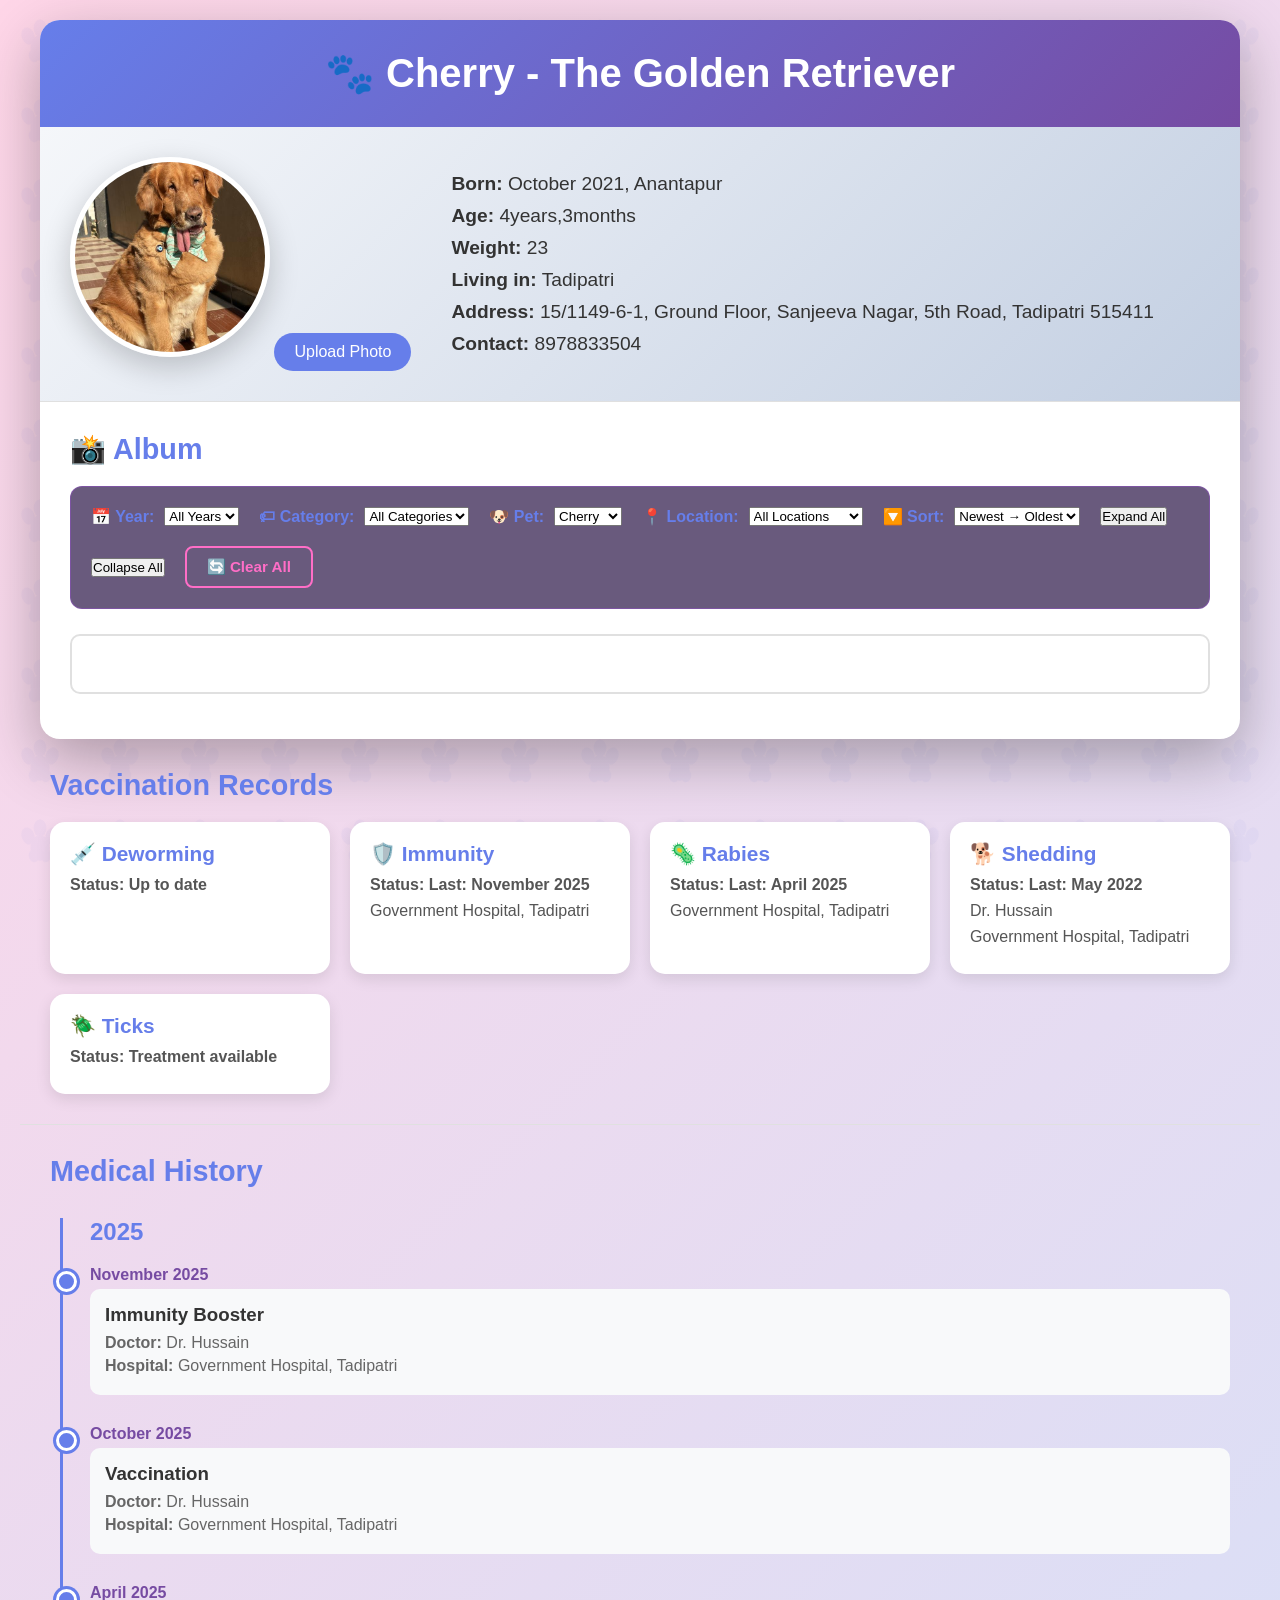
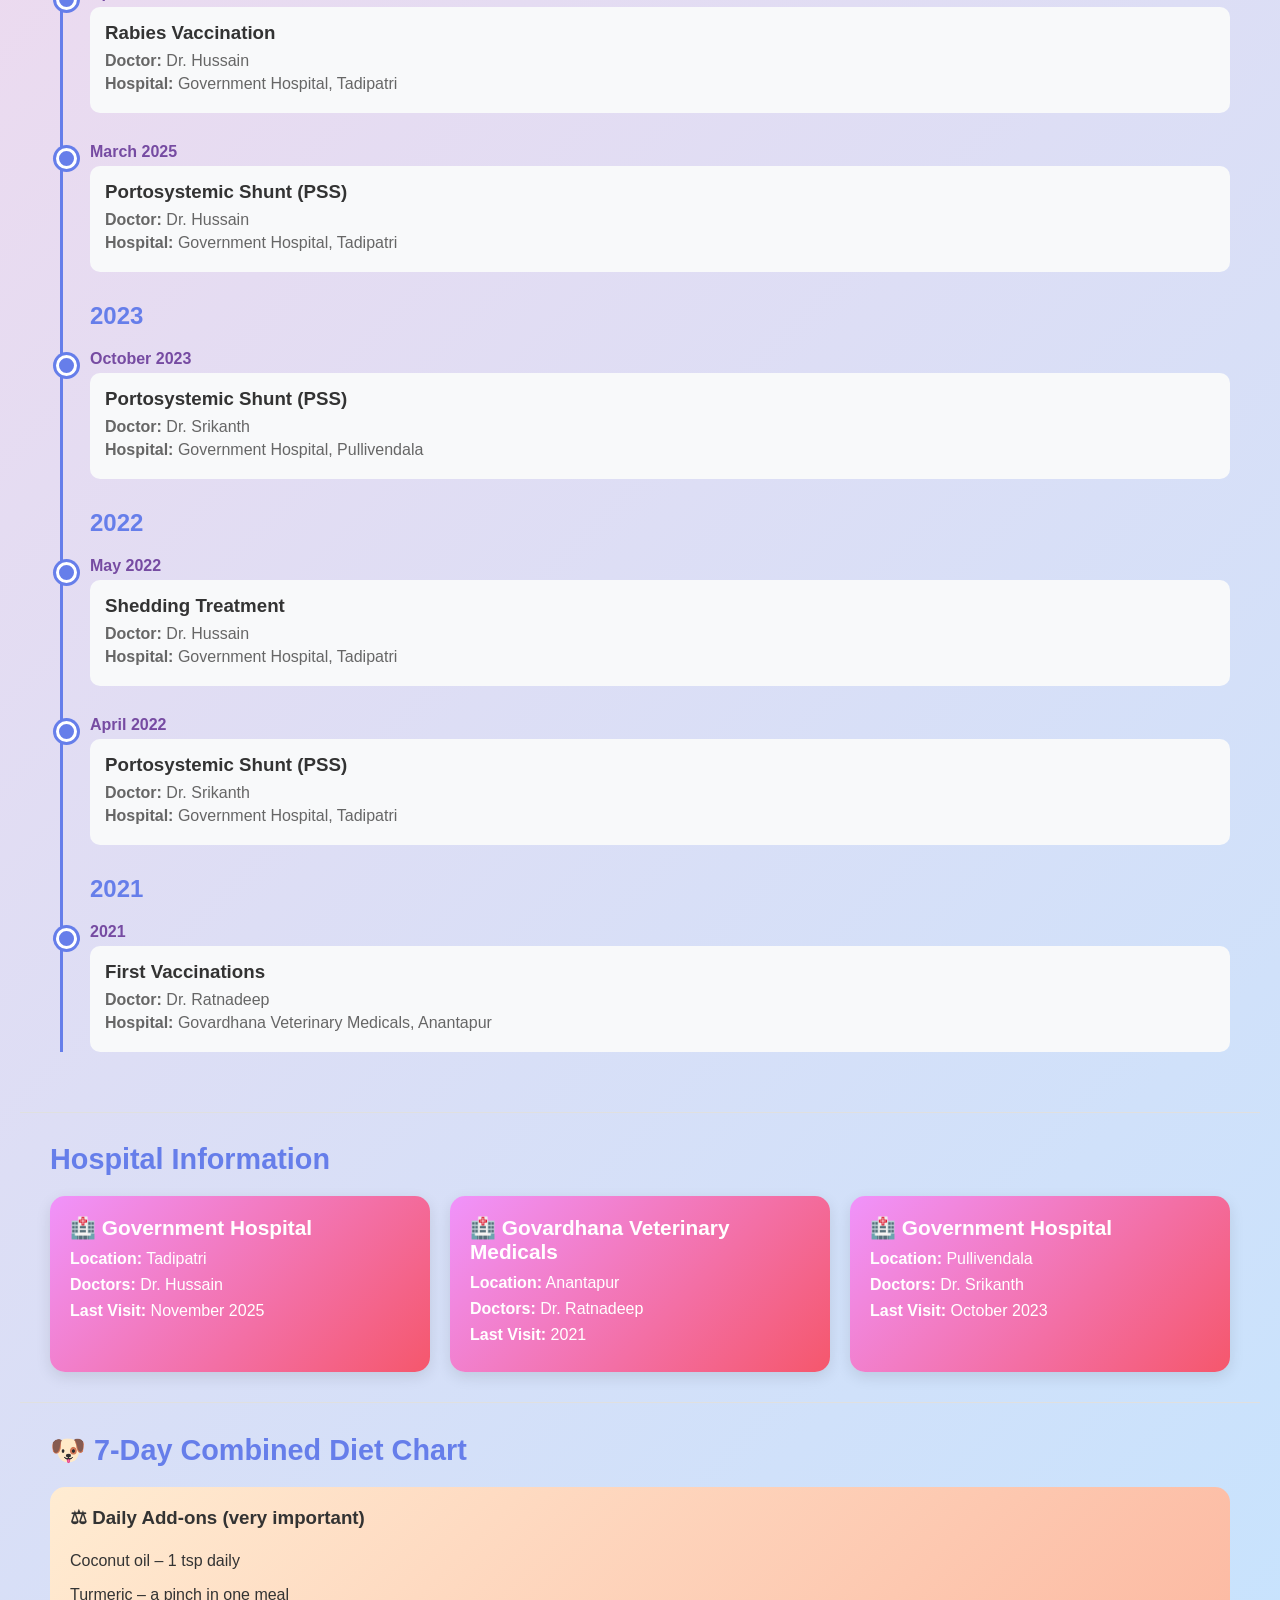
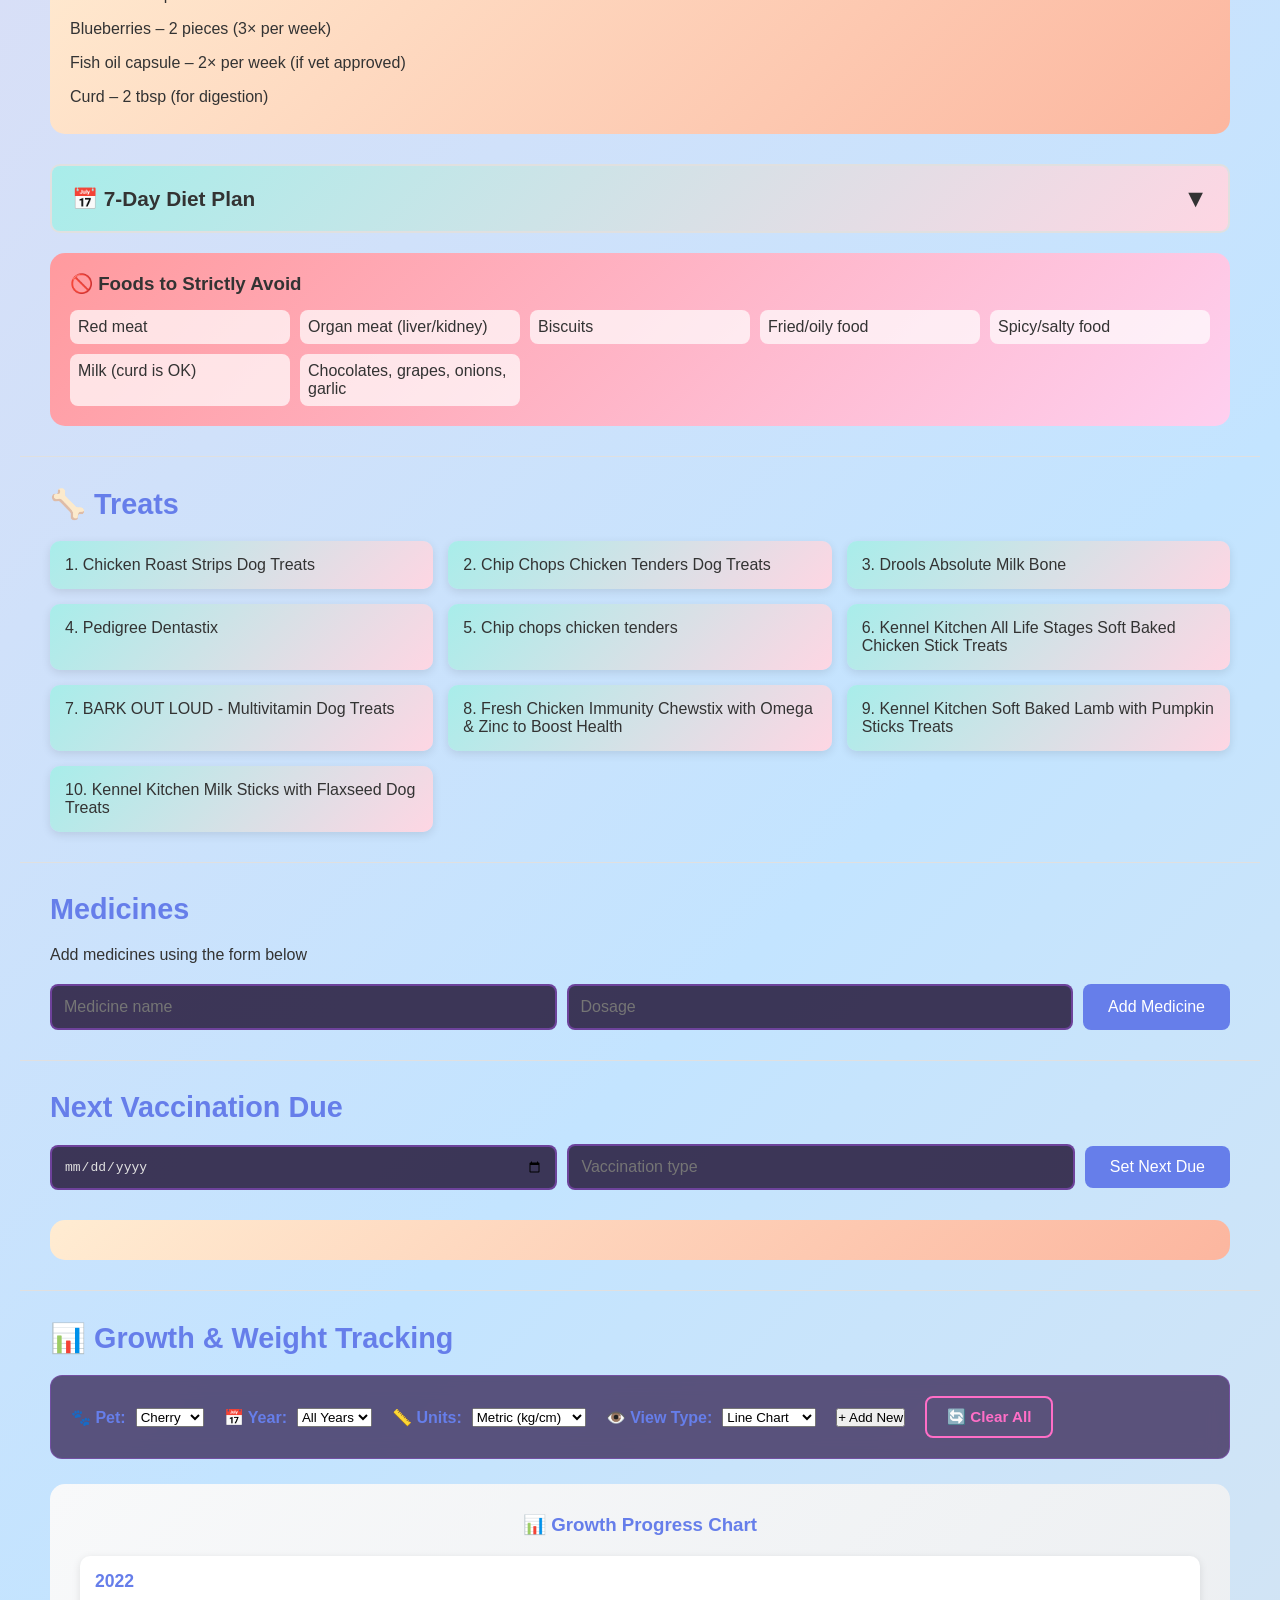
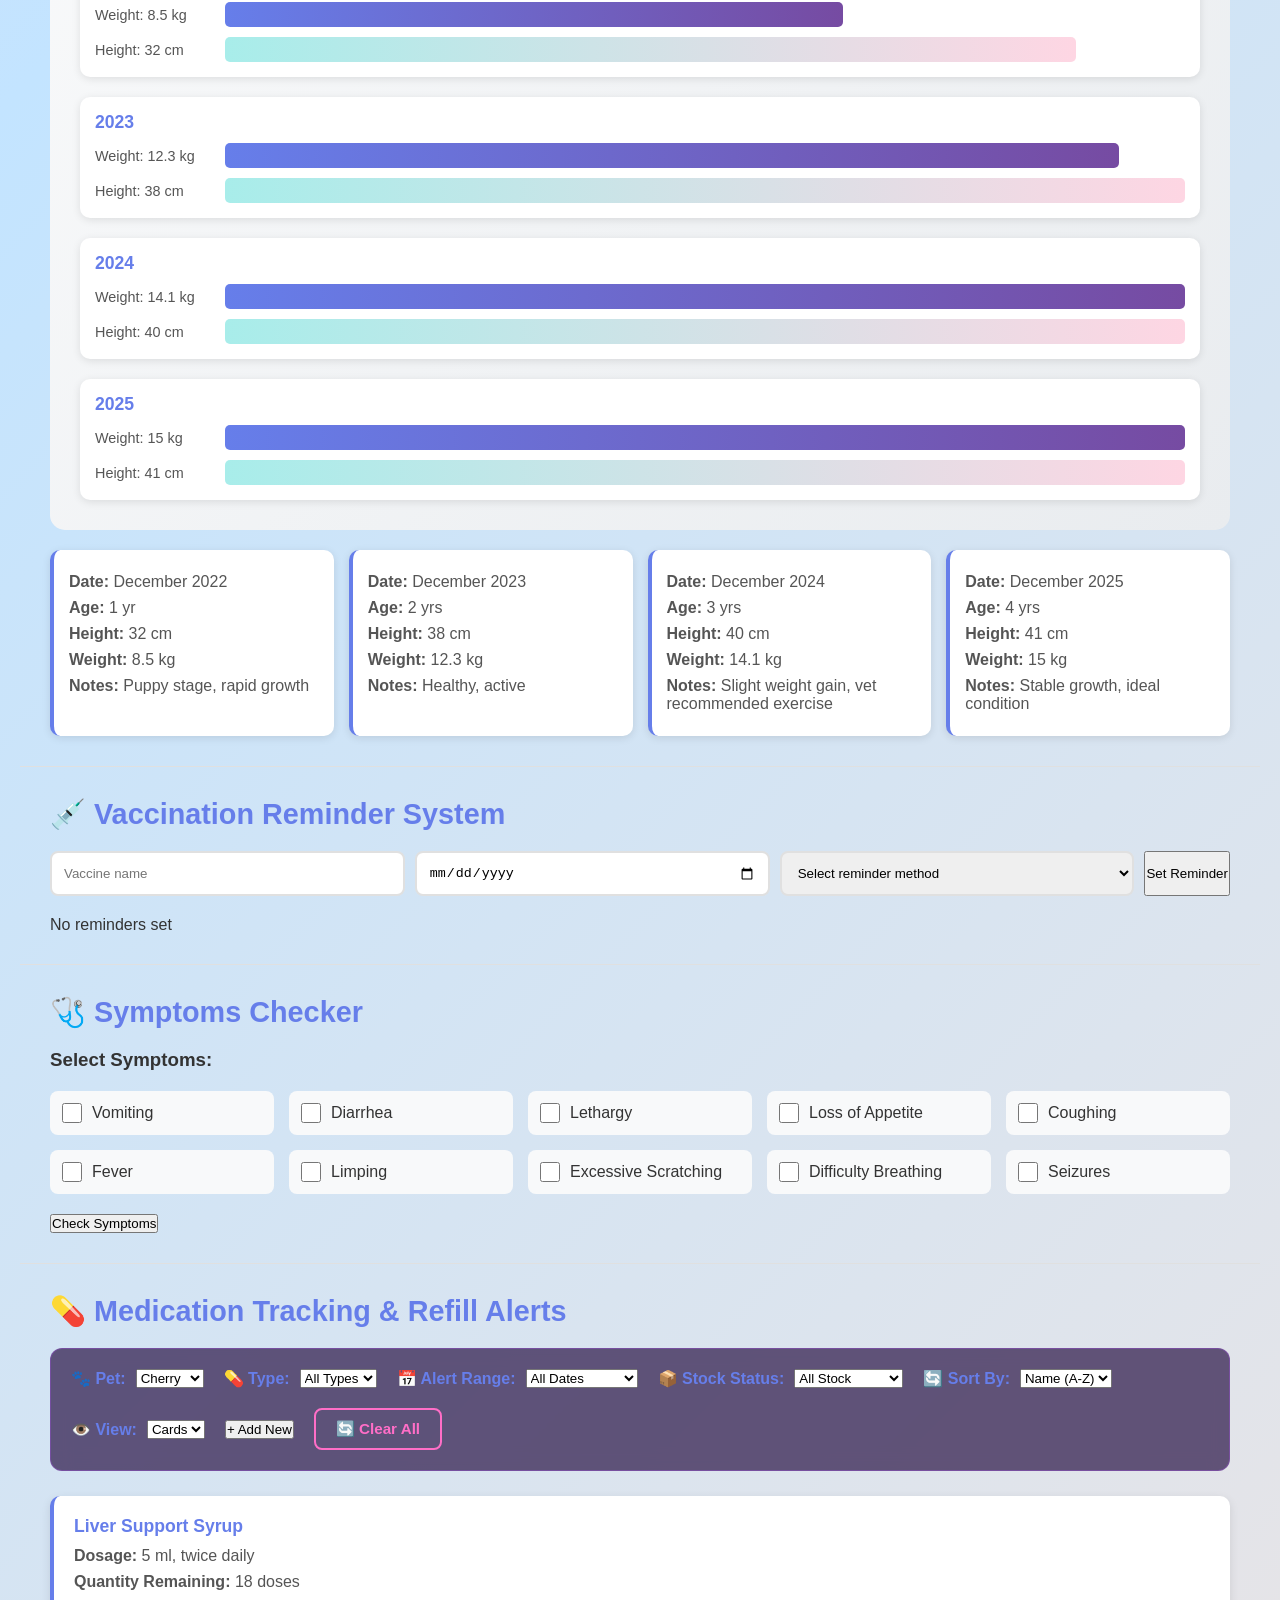
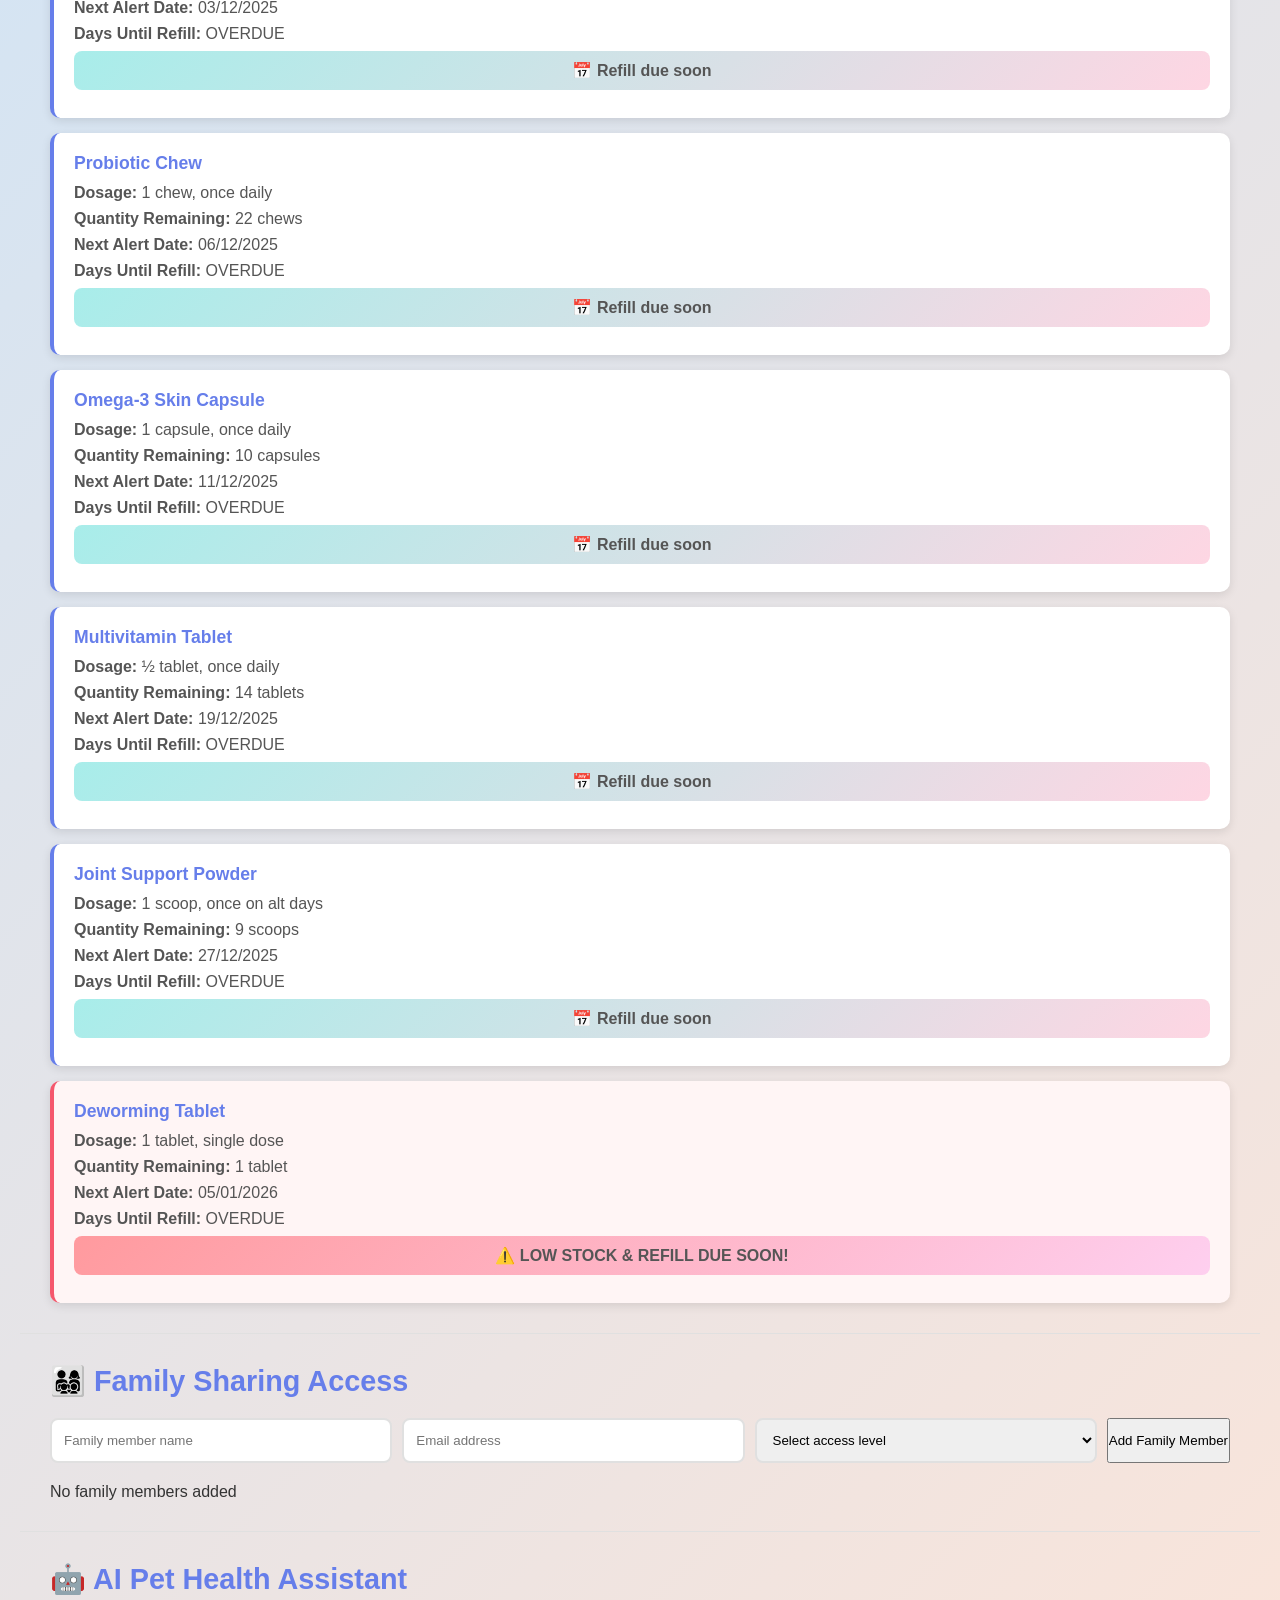
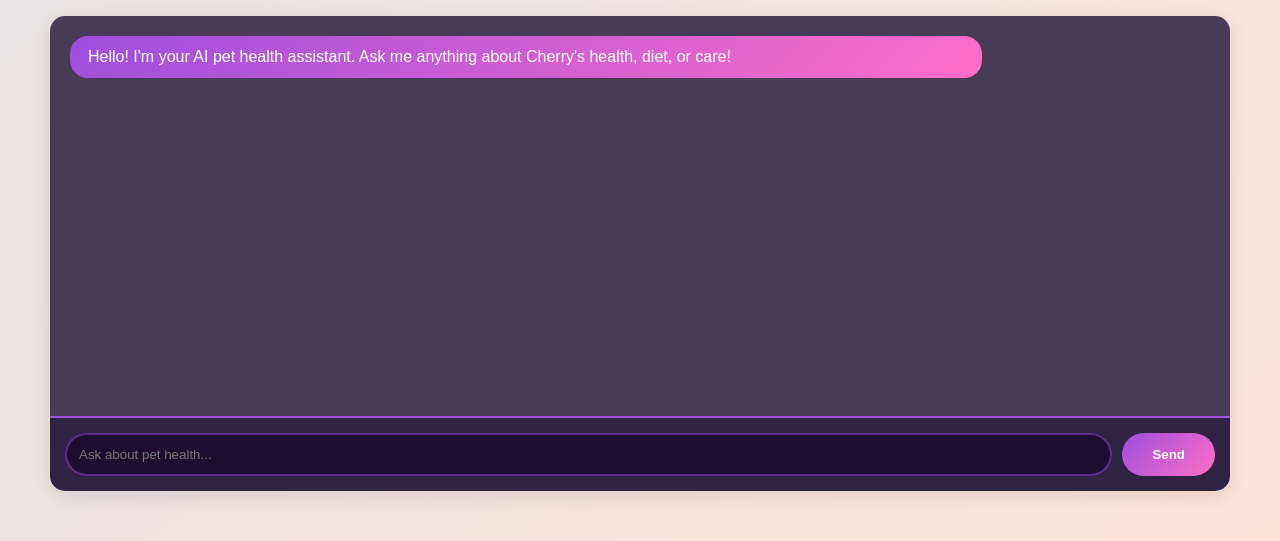
==== commit 04c155b6: "Add horizontal scroller for 7-day diet plan and remove album media type filter" ====
--- a/frontend/index.html
+++ b/frontend/index.html
@@ -87,16 +87,6 @@
                     </select>
                 </div>
                 <div class="filter-group">
-                    <label for="albumMediaFilter">📁 Media Type:</label>
-                    <select id="albumMediaFilter" onchange="applyAlbumFilters()" class="filter-select">
-                        <option value="all">All Media</option>
-                        <option value="photo">Photo</option>
-                        <option value="video">Video</option>
-                        <option value="document">Document</option>
-                        <option value="mixed">Mixed</option>
-                    </select>
-                </div>
-                <div class="filter-group">
                     <label for="albumSortFilter">🔽 Sort:</label>
                     <select id="albumSortFilter" onchange="applyAlbumFilters()" class="filter-select">
                         <option value="newest">Newest → Oldest</option>
@@ -439,6 +429,9 @@
                         <span class="arrow">▼</span>
                     </button>
                     <div id="dietPlan" class="diet-day-content">
+                        <div class="diet-scroller-container">
+                            <button class="scroll-btn scroll-left" onclick="scrollDietPlan('left')">‹</button>
+                            <div class="diet-days-scroller">
                         <div class="day-group">
                             <h3>DAY 1</h3>
                             <div class="meal">
@@ -549,6 +542,9 @@
                                 <h4>Dinner:</h4>
                                 <p>Chicken – ½ cup<br>Rice – ½ cup<br><strong>Add:</strong> A pinch of turmeric<br><strong>Add:</strong> 1 tsp coconut oil</p>
                             </div>
+                        </div>
+                            </div>
+                            <button class="scroll-btn scroll-right" onclick="scrollDietPlan('right')">›</button>
                         </div>
                     </div>
                 </div>
--- a/frontend/css/styles.css
+++ b/frontend/css/styles.css
@@ -283,12 +283,76 @@
     transition: max-height 0.5s ease-in, opacity 0.3s ease-in;
 }
 
+.diet-scroller-container {
+    position: relative;
+    display: flex;
+    align-items: center;
+    gap: 10px;
+}
+
+.diet-days-scroller {
+    display: flex;
+    overflow-x: auto;
+    scroll-behavior: smooth;
+    gap: 20px;
+    padding: 10px 0;
+    flex: 1;
+    scrollbar-width: thin;
+    scrollbar-color: #764ba2 #f0f0f0;
+}
+
+.diet-days-scroller::-webkit-scrollbar {
+    height: 8px;
+}
+
+.diet-days-scroller::-webkit-scrollbar-track {
+    background: #f0f0f0;
+    border-radius: 10px;
+}
+
+.diet-days-scroller::-webkit-scrollbar-thumb {
+    background: linear-gradient(135deg, #764ba2 0%, #667eea 100%);
+    border-radius: 10px;
+}
+
+.diet-days-scroller::-webkit-scrollbar-thumb:hover {
+    background: linear-gradient(135deg, #667eea 0%, #764ba2 100%);
+}
+
+.scroll-btn {
+    background: linear-gradient(135deg, #764ba2 0%, #667eea 100%);
+    color: white;
+    border: none;
+    border-radius: 50%;
+    width: 40px;
+    height: 40px;
+    font-size: 24px;
+    cursor: pointer;
+    display: flex;
+    align-items: center;
+    justify-content: center;
+    flex-shrink: 0;
+    transition: all 0.3s;
+    box-shadow: 0 2px 8px rgba(118, 75, 162, 0.3);
+}
+
+.scroll-btn:hover {
+    background: linear-gradient(135deg, #667eea 0%, #764ba2 100%);
+    transform: scale(1.1);
+    box-shadow: 0 4px 12px rgba(118, 75, 162, 0.5);
+}
+
+.scroll-btn:active {
+    transform: scale(0.95);
+}
+
 .day-group {
     background: linear-gradient(135deg, #f5f7fa 0%, #c3cfe2 100%);
     padding: 15px;
     border-radius: 10px;
-    margin-bottom: 20px;
     border-left: 4px solid #764ba2;
+    min-width: 300px;
+    flex-shrink: 0;
 }
 
 .day-group h3 {
@@ -556,6 +620,20 @@
     .diet-container {
         grid-template-columns: 1fr;
     }
+    
+    .day-group {
+        min-width: 280px;
+    }
+    
+    .scroll-btn {
+        width: 35px;
+        height: 35px;
+        font-size: 20px;
+    }
+    
+    .diet-scroller-container {
+        gap: 5px;
+    }
 }
 
 
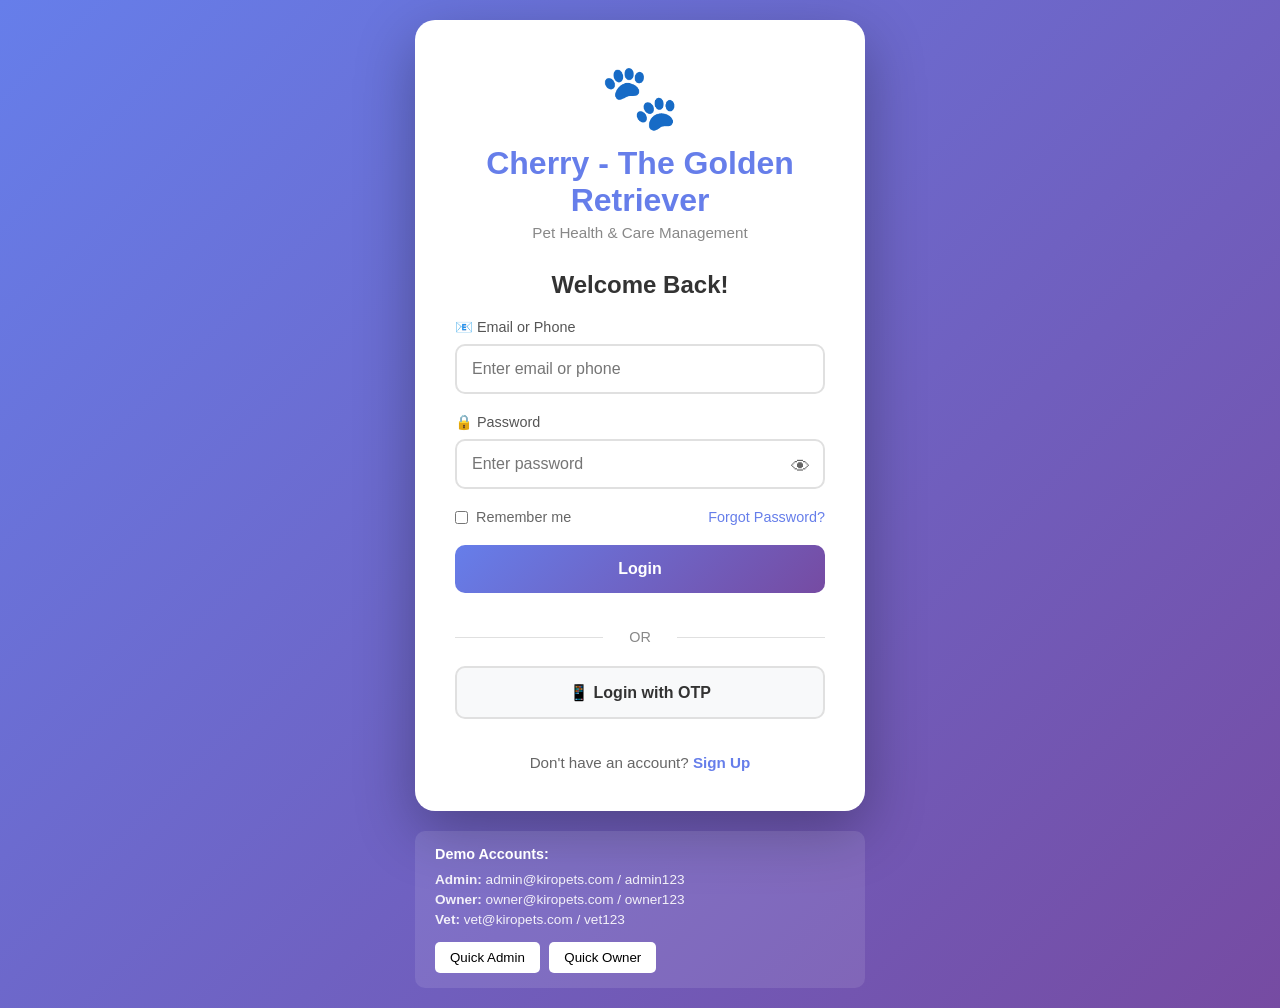
==== commit 4f21e89b: "side bar" ====
--- a/frontend/index.html
+++ b/frontend/index.html
@@ -1,863 +1,1143 @@
-<!DOCTYPE html>
+﻿<!DOCTYPE html>
 <html lang="en">
 <head>
-    <meta charset="UTF-8">
+    <meta charset="UTF-9">
     <meta name="viewport" content="width=device-width, initial-scale=1.0">
-    <title>Cherry - The Golden Retriever</title>
+    <title>PetCare - Dog Health Management</title>
     <link rel="stylesheet" href="css/styles.css">
-    
+    <link rel="stylesheet" href="css/app.css">
 </head>
 <body>
+    <!-- User Info Bar -->
+    <div id="userBar" class="user-bar">
+        <div class="user-info">
+            <span class="logo">🐾 PetCare</span>
+            <span class="user-greeting">Welcome, <strong id="userName">Guest</strong></span>
+        </div>
+        <div class="user-actions">
+            <button onclick="navigateTo('settings')" class="icon-btn" title="Settings">⚙️</button>
+            <button onclick="handleLogout()" class="logout-btn">🚪 Logout</button>
+        </div>
+    </div>
+
+    <div class="app-layout">
+        <!-- Left Sidebar Navigation -->
+        <nav class="sidebar-nav">
+            <div class="sidebar-header">
+                <span class="sidebar-logo">🐾</span>
+                <span class="sidebar-title">PetTrack</span>
+            </div>
+            <div class="nav-items">
+                <button class="nav-item active" onclick="navigateTo('dashboard')" data-screen="dashboard">
+                    <span class="nav-icon">🏠</span>
+                    <span class="nav-label">Home</span>
+                </button>
+                <button class="nav-item" onclick="navigateTo('album')" data-screen="album">
+                    <span class="nav-icon">📸</span>
+                    <span class="nav-label">Album</span>
+                </button>
+                <button class="nav-item" onclick="navigateTo('hobbies')" data-screen="hobbies">
+                    <span class="nav-icon">🎾</span>
+                    <span class="nav-label">Hobbies</span>
+                </button>
+                <button class="nav-item" onclick="navigateTo('treats')" data-screen="treats">
+                    <span class="nav-icon">🍖</span>
+                    <span class="nav-label">Treats</span>
+                </button>
+                <button class="nav-item" onclick="navigateTo('vaccinations')" data-screen="vaccinations">
+                    <span class="nav-icon">💉</span>
+                    <span class="nav-label">Vaccines</span>
+                </button>
+                <button class="nav-item" onclick="navigateTo('hospitals')" data-screen="hospitals">
+                    <span class="nav-icon">🏥</span>
+                    <span class="nav-label">Hospitals</span>
+                </button>
+                <button class="nav-item" onclick="navigateTo('medical')" data-screen="medical">
+                    <span class="nav-icon">📜</span>
+                    <span class="nav-label">History</span>
+                </button>
+                <button class="nav-item" onclick="navigateTo('ai-bot')" data-screen="ai-bot">
+                    <span class="nav-icon">🤖</span>
+                    <span class="nav-label">AI Bot</span>
+                </button>
+            </div>
+            <div class="sidebar-footer">
+                <button class="nav-item" onclick="navigateTo('settings')" data-screen="settings">
+                    <span class="nav-icon">⚙️</span>
+                    <span class="nav-label">Settings</span>
+                </button>
+            </div>
+        </nav>
+
+        <!-- Main Content Area -->
+        <main class="main-content">
+
+            <!-- ========== DASHBOARD SCREEN ========== -->
+            <div id="screen-dashboard" class="screen active">
+                <div class="screen-header">
+                    <h1>🏠 PetTrack Home</h1>
+                </div>
+                
+                <!-- Dog Cards -->
+                <div class="dog-cards-section">
+                    <h2>My Dogs</h2>
+                    <div class="dog-cards">
+                        <div class="dog-card" onclick="navigateTo('dog-profile', 'cherry')">
+                            <img src="Image (5).jpg" alt="Cherry" class="dog-photo">
+                            <div class="dog-info">
+                                <h3>Cherry</h3>
+                                <p class="dog-breed">Golden Retriever</p>
+                                <p class="dog-age">4 years, 2 months</p>
+                            </div>
+                            <span class="dog-status healthy">Healthy</span>
+                        </div>
+                    </div>
+                    <button class="add-dog-btn" onclick="showAddDogModal()">+ Add New Dog</button>
+                </div>
+
+                <!-- Quick Stats -->
+                <div class="quick-stats">
+                    <div class="stat-card upcoming">
+                        <span class="stat-icon">💉</span>
+                        <div class="stat-content">
+                            <h4>Next Vaccination</h4>
+                            <p class="stat-value">Rabies Booster</p>
+                            <p class="stat-date">April 15, 2026</p>
+                        </div>
+                    </div>
+                    <div class="stat-card reminder">
+                        <span class="stat-icon">💊</span>
+                        <div class="stat-content">
+                            <h4>Medicine Reminder</h4>
+                            <p class="stat-value">Deworming</p>
+                            <p class="stat-date">Due in 5 days</p>
+                        </div>
+                    </div>
+                </div>
+
+                <!-- Recent Medical Events -->
+                <div class="recent-events">
+                    <h2>Recent Medical Events</h2>
+                    <div class="event-list">
+                        <div class="event-item" onclick="showEventDetails(1)">
+                            <span class="event-icon">💉</span>
+                            <div class="event-info">
+                                <h4>Immunity Booster</h4>
+                                <p>Dr. Hussain • Government Hospital</p>
+                            </div>
+                            <span class="event-date">Nov 2025</span>
+                        </div>
+                        <div class="event-item" onclick="showEventDetails(2)">
+                            <span class="event-icon">🩺</span>
+                            <div class="event-info">
+                                <h4>Regular Checkup</h4>
+                                <p>Dr. Hussain • Government Hospital</p>
+                            </div>
+                            <span class="event-date">Oct 2025</span>
+                        </div>
+                        <div class="event-item" onclick="showEventDetails(3)">
+                            <span class="event-icon">💊</span>
+                            <div class="event-info">
+                                <h4>Tick Treatment</h4>
+                                <p>Dr. Hussain • Government Hospital</p>
+                            </div>
+                            <span class="event-date">Oct 2025</span>
+                        </div>
+                    </div>
+                </div>
+            </div>
+
+            <!-- ========== DOG PROFILE SCREEN ========== -->
+            <div id="screen-dog-profile" class="screen">
+                <div class="screen-header with-back">
+                    <button class="back-btn" onclick="navigateTo('dashboard')">← Back</button>
+                    <h1>Dog Profile</h1>
+                </div>
+                
+                <!-- Dog Basic Info -->
+                <div class="profile-card">
+                    <div class="profile-photo">
+                        <img id="profileDogImage" src="Image (5).jpg" alt="Cherry">
+                        <label for="profileImageUpload" class="edit-photo-btn">📷</label>
+                        <input type="file" id="profileImageUpload" accept="image/*" style="display:none">
+                    </div>
+                    <div class="profile-details">
+                        <h2 id="profileDogName">Cherry</h2>
+                        <p class="breed">Golden Retriever</p>
+                        <div class="detail-row">
+                            <span>🎂 Born:</span> <span>October 2021, Anantapur</span>
+                        </div>
+                        <div class="detail-row">
+                            <span>📅 Age:</span> <span>4 years, 2 months</span>
+                        </div>
+                        <div class="detail-row">
+                            <span>⚖️ Weight:</span> <span>23 kg</span>
+                        </div>
+                        <div class="detail-row">
+                            <span>📍 Location:</span> <span>Tadipatri</span>
+                        </div>
+                    </div>
+                </div>
+
+                <!-- Profile Tabs -->
+                <div class="profile-tabs">
+                    <button class="tab-btn active" onclick="switchProfileTab('medical')">🩺 Medical</button>
+                    <button class="tab-btn" onclick="switchProfileTab('vaccines')">💉 Vaccines</button>
+                    <button class="tab-btn" onclick="switchProfileTab('photos')">📸 Photos</button>
+                    <button class="tab-btn" onclick="switchProfileTab('diet')">🍖 Diet</button>
+                </div>
+
+                <!-- Tab Content: Medical History -->
+                <div id="profile-tab-medical" class="tab-content active">
+                    <div class="timeline">
+                        <div class="timeline-year">2025</div>
+                        <div class="timeline-item">
+                            <div class="timeline-dot"></div>
+                            <div class="timeline-card" onclick="showMedicalDetail(1)">
+                                <span class="timeline-date">November</span>
+                                <h4>Immunity Booster</h4>
+                                <p>Dr. Hussain • Government Hospital, Tadipatri</p>
+                            </div>
+                        </div>
+                        <div class="timeline-item">
+                            <div class="timeline-dot"></div>
+                            <div class="timeline-card" onclick="showMedicalDetail(2)">
+                                <span class="timeline-date">October</span>
+                                <h4>Vaccination</h4>
+                                <p>Dr. Hussain • Government Hospital, Tadipatri</p>
+                            </div>
+                        </div>
+                        <div class="timeline-item">
+                            <div class="timeline-dot"></div>
+                            <div class="timeline-card" onclick="showMedicalDetail(3)">
+                                <span class="timeline-date">April</span>
+                                <h4>Rabies Vaccination</h4>
+                                <p>Dr. Hussain • Government Hospital, Tadipatri</p>
+                            </div>
+                        </div>
+                        <div class="timeline-item">
+                            <div class="timeline-dot warning"></div>
+                            <div class="timeline-card warning" onclick="showMedicalDetail(4)">
+                                <span class="timeline-date">March</span>
+                                <h4>Portosystemic Shunt (PSS)</h4>
+                                <p>Dr. Hussain • Government Hospital, Tadipatri</p>
+                            </div>
+                        </div>
+                        <div class="timeline-year">2023</div>
+                        <div class="timeline-item">
+                            <div class="timeline-dot warning"></div>
+                            <div class="timeline-card warning" onclick="showMedicalDetail(5)">
+                                <span class="timeline-date">October</span>
+                                <h4>Portosystemic Shunt (PSS)</h4>
+                                <p>Dr. Srikanth • Government Hospital, Pullivendala</p>
+                            </div>
+                        </div>
+                    </div>
+                </div>
+
+                <!-- Tab Content: Vaccines -->
+                <div id="profile-tab-vaccines" class="tab-content">
+                    <div class="vaccine-cards">
+                        <div class="vaccine-card">
+                            <span class="vaccine-icon">💉</span>
+                            <h4>Deworming</h4>
+                            <p class="vaccine-status completed">Last: Nov 2025</p>
+                            <p class="vaccine-next">Next: Feb 2026</p>
+                        </div>
+                        <div class="vaccine-card">
+                            <span class="vaccine-icon">🛡️</span>
+                            <h4>Immunity</h4>
+                            <p class="vaccine-status completed">Last: Nov 2025</p>
+                            <p class="vaccine-next">Next: Nov 2026</p>
+                        </div>
+                        <div class="vaccine-card">
+                            <span class="vaccine-icon">🦠</span>
+                            <h4>Rabies</h4>
+                            <p class="vaccine-status completed">Last: Apr 2025</p>
+                            <p class="vaccine-next">Next: Apr 2026</p>
+                        </div>
+                        <div class="vaccine-card">
+                            <span class="vaccine-icon">🪲</span>
+                            <h4>Tick Treatment</h4>
+                            <p class="vaccine-status completed">Last: Oct 2025</p>
+                            <p class="vaccine-next">Next: Jan 2026</p>
+                        </div>
+                    </div>
+                </div>
+
+                <!-- Tab Content: Photos -->
+                <div id="profile-tab-photos" class="tab-content">
+                    <div class="photo-gallery">
+                        <div class="gallery-year">
+                            <h3>2025</h3>
+                            <div class="gallery-grid">
+                                <img src="Album/2025/Image (5).jpg" alt="Cherry 2025" onclick="openPhotoViewer(this)">
+                                <img src="Album/2025/Image (7).jpg" alt="Cherry 2025" onclick="openPhotoViewer(this)">
+                            </div>
+                        </div>
+                        <div class="gallery-year">
+                            <h3>2024</h3>
+                            <div class="gallery-grid">
+                                <img src="Album/2024/Image (12).jpg" alt="Cherry 2024" onclick="openPhotoViewer(this)">
+                                <img src="Album/2024/Image (7).jpg" alt="Cherry 2024" onclick="openPhotoViewer(this)">
+                                <img src="Album/2024/Image (8).jpg" alt="Cherry 2024" onclick="openPhotoViewer(this)">
+                            </div>
+                        </div>
+                        <div class="gallery-year">
+                            <h3>2021 - Puppy Days 🐶</h3>
+                            <div class="gallery-grid">
+                                <img src="Album/2021/Image (14).jpg" alt="Cherry 2021" onclick="openPhotoViewer(this)">
+                                <img src="Album/2021/Image (15).jpg" alt="Cherry 2021" onclick="openPhotoViewer(this)">
+                                <img src="Album/2021/Image (16).jpg" alt="Cherry 2021" onclick="openPhotoViewer(this)">
+                            </div>
+                        </div>
+                    </div>
+                    <button class="upload-photo-btn" onclick="uploadPhoto()">📷 Upload Photo</button>
+                </div>
+
+                <!-- Tab Content: Diet -->
+                <div id="profile-tab-diet" class="tab-content">
+                    <div class="diet-info">
+                        <div class="diet-section addons">
+                            <h3>⚖️ Daily Add-ons</h3>
+                            <ul>
+                                <li>Coconut oil – 1 tsp daily</li>
+                                <li>Turmeric – a pinch in one meal</li>
+                                <li>Blueberries – 2 pieces (3× per week)</li>
+                                <li>Fish oil capsule – 2× per week</li>
+                                <li>Curd – 2 tbsp (for digestion)</li>
+                            </ul>
+                        </div>
+                        <div class="diet-section avoid">
+                            <h3>🚫 Foods to Avoid</h3>
+                            <ul>
+                                <li>Red meat, Organ meat</li>
+                                <li>Biscuits, Fried/oily food</li>
+                                <li>Spicy/salty food, Milk</li>
+                                <li>Chocolates, grapes, onions, garlic</li>
+                            </ul>
+                        </div>
+                    </div>
+                    <button class="view-diet-btn" onclick="navigateTo('diet-plan')">📅 View 7-Day Diet Plan</button>
+                </div>
+            </div>
+
+            <!-- ========== VACCINATIONS SCREEN ========== -->
+            <div id="screen-vaccinations" class="screen">
+                <div class="screen-header">
+                    <h1>💉 Vaccinations</h1>
+                </div>
+                
+                <!-- Filter Tabs -->
+                <div class="filter-tabs">
+                    <button class="filter-tab active" onclick="filterVaccinations('all')">All</button>
+                    <button class="filter-tab" onclick="filterVaccinations('upcoming')">Upcoming</button>
+                    <button class="filter-tab" onclick="filterVaccinations('completed')">Completed</button>
+                    <button class="filter-tab" onclick="filterVaccinations('overdue')">Overdue</button>
+                </div>
+
+                <!-- Vaccination List -->
+                <div class="vaccination-list" id="vaccinationList">
+                    <div class="vaccination-item upcoming">
+                        <div class="vacc-icon">💉</div>
+                        <div class="vacc-info">
+                            <h4>Rabies Booster</h4>
+                            <p>Cherry • Dr. Hussain</p>
+                            <p class="vacc-location">Government Hospital, Tadipatri</p>
+                            <p class="vacc-medicine">💊 Rabisin Vaccine</p>
+                        </div>
+                        <div class="vacc-status">
+                            <span class="status-badge upcoming">Upcoming</span>
+                            <span class="vacc-date">Apr 15, 2026</span>
+                        </div>
+                    </div>
+                    <div class="vaccination-item upcoming">
+                        <div class="vacc-icon">🛡️</div>
+                        <div class="vacc-info">
+                            <h4>DHPP Vaccine</h4>
+                            <p>Cherry • Dr. Hussain</p>
+                            <p class="vacc-location">Government Hospital, Tadipatri</p>
+                            <p class="vacc-medicine">💊 Nobivac DHPPi</p>
+                        </div>
+                        <div class="vacc-status">
+                            <span class="status-badge upcoming">Upcoming</span>
+                            <span class="vacc-date">Jun 20, 2026</span>
+                        </div>
+                    </div>
+                    <div class="vaccination-item completed">
+                        <div class="vacc-icon">✅</div>
+                        <div class="vacc-info">
+                            <h4>Immunity Booster</h4>
+                            <p>Cherry • Dr. Hussain</p>
+                            <p class="vacc-location">Government Hospital, Tadipatri</p>
+                            <p class="vacc-medicine">💊 Canigen DHA2PPi/L</p>
+                        </div>
+                        <div class="vacc-status">
+                            <span class="status-badge completed">Completed</span>
+                            <span class="vacc-date">Nov 2025</span>
+                        </div>
+                    </div>
+                    <div class="vaccination-item completed">
+                        <div class="vacc-icon">✅</div>
+                        <div class="vacc-info">
+                            <h4>Deworming</h4>
+                            <p>Cherry • Dr. Hussain</p>
+                            <p class="vacc-location">Government Hospital, Tadipatri</p>
+                            <p class="vacc-medicine">💊 Drontal Plus Tablet</p>
+                        </div>
+                        <div class="vacc-status">
+                            <span class="status-badge completed">Completed</span>
+                            <span class="vacc-date">Nov 2025</span>
+                        </div>
+                    </div>
+                    <div class="vaccination-item completed">
+                        <div class="vacc-icon">✅</div>
+                        <div class="vacc-info">
+                            <h4>Rabies</h4>
+                            <p>Cherry • Dr. Hussain</p>
+                            <p class="vacc-location">Government Hospital, Tadipatri</p>
+                            <p class="vacc-medicine">💊 Defensor 3 Vaccine</p>
+                        </div>
+                        <div class="vacc-status">
+                            <span class="status-badge completed">Completed</span>
+                            <span class="vacc-date">Apr 2025</span>
+                        </div>
+                    </div>
+                    <div class="vaccination-item completed">
+                        <div class="vacc-icon">✅</div>
+                        <div class="vacc-info">
+                            <h4>Tick Treatment</h4>
+                            <p>Cherry • Dr. Hussain</p>
+                            <p class="vacc-location">Government Hospital, Tadipatri</p>
+                            <p class="vacc-medicine">💊 Frontline Plus Spot-On</p>
+                        </div>
+                        <div class="vacc-status">
+                            <span class="status-badge completed">Completed</span>
+                            <span class="vacc-date">Oct 2025</span>
+                        </div>
+                    </div>
+                </div>
+
+                <!-- Add Vaccination FAB -->
+                <button class="fab" onclick="showAddVaccinationModal()">+</button>
+            </div>
+
+            <!-- ========== MEDICAL HISTORY SCREEN ========== -->
+            <div id="screen-medical" class="screen">
+                <div class="screen-header">
+                    <h1>🩺 Medical History</h1>
+                </div>
+
+                <!-- Filter Tabs -->
+                <div class="filter-tabs">
+                    <button class="filter-tab active" onclick="filterMedicalRecords('all')">All</button>
+                    <button class="filter-tab" onclick="filterMedicalRecords('vaccination')">Vaccination</button>
+                    <button class="filter-tab" onclick="filterMedicalRecords('treatment')">Treatment</button>
+                    <button class="filter-tab" onclick="filterMedicalRecords('surgery')">Surgery</button>
+                    <button class="filter-tab" onclick="filterMedicalRecords('lab')">Lab</button>
+                </div>
+
+                <!-- Timeline View -->
+                <div class="medical-timeline" id="medicalTimeline">
+                    <div class="timeline-section">
+                        <div class="timeline-year-header">2025</div>
+                        <div class="medical-record" onclick="showMedicalDetail(1)">
+                            <div class="record-date">
+                                <span class="month">NOV</span>
+                                <span class="day">15</span>
+                            </div>
+                            <div class="record-content">
+                                <h4>Immunity Booster</h4>
+                                <p><strong>Doctor:</strong> Dr. Hussain</p>
+                                <p><strong>Hospital:</strong> Government Hospital, Tadipatri</p>
+                                <span class="record-type vaccine">Vaccination</span>
+                            </div>
+                            <span class="record-arrow">›</span>
+                        </div>
+                        <div class="medical-record" onclick="showMedicalDetail(2)">
+                            <div class="record-date">
+                                <span class="month">OCT</span>
+                                <span class="day">20</span>
+                            </div>
+                            <div class="record-content">
+                                <h4>Tick Treatment</h4>
+                                <p><strong>Doctor:</strong> Dr. Hussain</p>
+                                <p><strong>Hospital:</strong> Government Hospital, Tadipatri</p>
+                                <span class="record-type treatment">Treatment</span>
+                            </div>
+                            <span class="record-arrow">›</span>
+                        </div>
+                        <div class="medical-record" onclick="showMedicalDetail(3)">
+                            <div class="record-date">
+                                <span class="month">APR</span>
+                                <span class="day">10</span>
+                            </div>
+                            <div class="record-content">
+                                <h4>Rabies Vaccination</h4>
+                                <p><strong>Doctor:</strong> Dr. Hussain</p>
+                                <p><strong>Hospital:</strong> Government Hospital, Tadipatri</p>
+                                <span class="record-type vaccine">Vaccination</span>
+                            </div>
+                            <span class="record-arrow">›</span>
+                        </div>
+                        <div class="medical-record warning" onclick="showMedicalDetail(4)">
+                            <div class="record-date">
+                                <span class="month">MAR</span>
+                                <span class="day">05</span>
+                            </div>
+                            <div class="record-content">
+                                <h4>Portosystemic Shunt (PSS)</h4>
+                                <p><strong>Doctor:</strong> Dr. Hussain</p>
+                                <p><strong>Hospital:</strong> Government Hospital, Tadipatri</p>
+                                <p><strong>Diagnosis:</strong> Liver condition requiring diet management</p>
+                                <span class="record-type diagnosis">Diagnosis</span>
+                            </div>
+                            <span class="record-arrow">›</span>
+                        </div>
+                    </div>
+
+                    <div class="timeline-section">
+                        <div class="timeline-year-header">2023</div>
+                        <div class="medical-record warning" onclick="showMedicalDetail(5)">
+                            <div class="record-date">
+                                <span class="month">OCT</span>
+                                <span class="day">12</span>
+                            </div>
+                            <div class="record-content">
+                                <h4>Portosystemic Shunt (PSS)</h4>
+                                <p><strong>Doctor:</strong> Dr. Srikanth</p>
+                                <p><strong>Hospital:</strong> Government Hospital, Pullivendala</p>
+                                <span class="record-type diagnosis">Diagnosis</span>
+                            </div>
+                            <span class="record-arrow">›</span>
+                        </div>
+                    </div>
+
+                    <div class="timeline-section">
+                        <div class="timeline-year-header">2022</div>
+                        <div class="medical-record" onclick="showMedicalDetail(6)">
+                            <div class="record-date">
+                                <span class="month">MAY</span>
+                                <span class="day">18</span>
+                            </div>
+                            <div class="record-content">
+                                <h4>Shedding Treatment</h4>
+                                <p><strong>Doctor:</strong> Dr. Hussain</p>
+                                <p><strong>Hospital:</strong> Government Hospital, Tadipatri</p>
+                                <span class="record-type treatment">Treatment</span>
+                            </div>
+                            <span class="record-arrow">›</span>
+                        </div>
+                    </div>
+
+                    <div class="timeline-section">
+                        <div class="timeline-year-header">2021</div>
+                        <div class="medical-record" onclick="showMedicalDetail(7)">
+                            <div class="record-date">
+                                <span class="month">JAN</span>
+                                <span class="day">15</span>
+                            </div>
+                            <div class="record-content">
+                                <h4>First Vaccinations</h4>
+                                <p><strong>Doctor:</strong> Dr. Ratnadeep</p>
+                                <p><strong>Hospital:</strong> Govardhana Veterinary Medicals, Anantapur</p>
+                                <span class="record-type vaccine">Vaccination</span>
+                            </div>
+                            <span class="record-arrow">›</span>
+                        </div>
+                    </div>
+                </div>
+
+                <!-- Add Record FAB -->
+                <button class="fab" onclick="showAddMedicalRecordModal()">+</button>
+            </div>
+
+            <!-- ========== ALBUM SCREEN ========== -->
+            <div id="screen-album" class="screen">
+                <div class="screen-header">
+                    <h1>📸 Photo Album</h1>
+                </div>
+
+                <!-- Album Gallery -->
+                <div class="album-gallery">
+                    <div class="album-section">
+                        <h3 class="album-year">2025</h3>
+                        <div class="album-grid">
+                            <div class="album-photo" onclick="openPhotoViewer(this)">
+                                <img src="Album/2025/Image (5).jpg" alt="Cherry 2025">
+                            </div>
+                            <div class="album-photo" onclick="openPhotoViewer(this)">
+                                <img src="Album/2025/Image (7).jpg" alt="Cherry 2025">
+                            </div>
+                        </div>
+                    </div>
+
+                    <div class="album-section">
+                        <h3 class="album-year">2024</h3>
+                        <div class="album-grid">
+                            <div class="album-photo" onclick="openPhotoViewer(this)">
+                                <img src="Album/2024/Image (12).jpg" alt="Cherry 2024">
+                            </div>
+                            <div class="album-photo" onclick="openPhotoViewer(this)">
+                                <img src="Album/2024/Image (7).jpg" alt="Cherry 2024">
+                            </div>
+                            <div class="album-photo" onclick="openPhotoViewer(this)">
+                                <img src="Album/2024/Image (8).jpg" alt="Cherry 2024">
+                            </div>
+                        </div>
+                    </div>
+
+                    <div class="album-section">
+                        <h3 class="album-year">2023</h3>
+                        <div class="album-grid">
+                            <div class="album-photo" onclick="openPhotoViewer(this)">
+                                <img src="Album/2023/Image (11).jpg" alt="Cherry 2023">
+                            </div>
+                        </div>
+                    </div>
+
+                    <div class="album-section">
+                        <h3 class="album-year">2022</h3>
+                        <div class="album-grid">
+                            <div class="album-photo" onclick="openPhotoViewer(this)">
+                                <img src="Album/2022/Image (13).jpg" alt="Cherry 2022">
+                            </div>
+                            <div class="album-photo" onclick="openPhotoViewer(this)">
+                                <img src="Album/2022/Image (17).jpg" alt="Cherry 2022">
+                            </div>
+                        </div>
+                    </div>
+
+                    <div class="album-section">
+                        <h3 class="album-year">2021 - Puppy Days 🐶</h3>
+                        <div class="album-grid">
+                            <div class="album-photo" onclick="openPhotoViewer(this)">
+                                <img src="Album/2021/Image (14).jpg" alt="Cherry 2021">
+                            </div>
+                            <div class="album-photo" onclick="openPhotoViewer(this)">
+                                <img src="Album/2021/Image (15).jpg" alt="Cherry 2021">
+                            </div>
+                            <div class="album-photo" onclick="openPhotoViewer(this)">
+                                <img src="Album/2021/Image (16).jpg" alt="Cherry 2021">
+                            </div>
+                        </div>
+                    </div>
+                </div>
+
+                <!-- Upload Photo FAB -->
+                <button class="fab" onclick="uploadPhoto()">📷</button>
+            </div>
+
+            <!-- ========== HOBBIES SCREEN ========== -->
+            <div id="screen-hobbies" class="screen">
+                <div class="screen-header">
+                    <h1>🎾 Cherry's Hobbies</h1>
+                </div>
+
+                <div class="hobbies-content">
+                    <div class="hobby-intro">
+                        <p>Cherry is an energetic Golden Retriever who loves to play and explore! Here are her favorite activities:</p>
+                    </div>
+
+                    <div class="hobbies-grid">
+                        <div class="hobby-card favorite">
+                            <span class="hobby-icon">🎾</span>
+                            <h4>Playing Fetch</h4>
+                            <p>Absolutely loves chasing tennis balls! Can play for hours without getting tired.</p>
+                            <span class="hobby-tag">Favorite!</span>
+                        </div>
+                        <div class="hobby-card">
+                            <span class="hobby-icon">🏃</span>
+                            <h4>Running</h4>
+                            <p>Enjoys morning runs in the park. Gets super excited when she sees the leash!</p>
+                        </div>
+                        <div class="hobby-card favorite">
+                            <span class="hobby-icon">💦</span>
+                            <h4>Swimming</h4>
+                            <p>True to her breed, Cherry loves water! Splashing in puddles or swimming in ponds.</p>
+                            <span class="hobby-tag">Favorite!</span>
+                        </div>
+                        <div class="hobby-card">
+                            <span class="hobby-icon">🦴</span>
+                            <h4>Chewing Toys</h4>
+                            <p>Has a collection of chew toys. The squeaky ones are her absolute favorite!</p>
+                        </div>
+                        <div class="hobby-card">
+                            <span class="hobby-icon">🐕</span>
+                            <h4>Playing with Other Dogs</h4>
+                            <p>Very social and friendly. Loves making new friends at the dog park.</p>
+                        </div>
+                        <div class="hobby-card">
+                            <span class="hobby-icon">🛋️</span>
+                            <h4>Cuddling</h4>
+                            <p>After playtime, loves to snuggle on the couch with family members.</p>
+                        </div>
+                        <div class="hobby-card">
+                            <span class="hobby-icon">🚗</span>
+                            <h4>Car Rides</h4>
+                            <p>Gets excited for car trips! Loves sticking her head out the window.</p>
+                        </div>
+                        <div class="hobby-card">
+                            <span class="hobby-icon">🌳</span>
+                            <h4>Exploring Nature</h4>
+                            <p>Enjoys sniffing around gardens and exploring new trails on walks.</p>
+                        </div>
+                        <div class="hobby-card">
+                            <span class="hobby-icon">🎯</span>
+                            <h4>Tug of War</h4>
+                            <p>Loves playing tug with rope toys. Never gives up easily!</p>
+                        </div>
+                    </div>
+
+                    <div class="hobby-note">
+                        <h3>⚠️ Activity Note</h3>
+                        <p>Due to Cherry's PSS condition, we keep activities moderate and ensure she doesn't overexert. Short play sessions with rest breaks work best!</p>
+                    </div>
+                </div>
+            </div>
+
+            <!-- ========== AI BOT SCREEN ========== -->
+            <div id="screen-ai-bot" class="screen">
+                <div class="screen-header">
+                    <h1>🤖 AI Pet Assistant</h1>
+                </div>
+
+                <!-- Chat Interface -->
+                <div class="chat-container">
+                    <div id="chatMessages" class="chat-messages">
+                        <div class="chat-message bot">
+                            <div class="message-avatar">🤖</div>
+                            <div class="message-content">
+                                <p>Hello! I'm your AI pet health assistant. I know all about Cherry's medical history, diet requirements, and PSS condition. Ask me anything!</p>
+                            </div>
+                        </div>
+                    </div>
+                    <div class="chat-input-area">
+                        <input type="text" id="chatInput" placeholder="Ask about Cherry's health..." onkeypress="if(event.key==='Enter') sendMessage()">
+                        <button onclick="sendMessage()" class="send-btn">➤</button>
+                    </div>
+                </div>
+
+                <!-- Quick Questions -->
+                <div class="quick-questions">
+                    <button onclick="askQuestion('What should Cherry eat today?')">🍖 Diet advice</button>
+                    <button onclick="askQuestion('When is the next vaccination due?')">💉 Vaccinations</button>
+                    <button onclick="askQuestion('Tell me about PSS management')">🩺 PSS Info</button>
+                    <button onclick="askQuestion('What symptoms should I watch for?')">⚠️ Symptoms</button>
+                </div>
+            </div>
+
+            <!-- ========== SETTINGS SCREEN ========== -->
+            <div id="screen-settings" class="screen">
+                <div class="screen-header with-back">
+                    <button class="back-btn" onclick="navigateTo('dashboard')">← Back</button>
+                    <h1>⚙️ Settings</h1>
+                </div>
+
+                <div class="settings-content">
+                    <!-- User Profile -->
+                    <div class="settings-section">
+                        <h3>👤 Profile</h3>
+                        <div class="settings-item">
+                            <span>Name</span>
+                            <span id="settingsUserName">Pet Owner</span>
+                        </div>
+                        <div class="settings-item">
+                            <span>Email</span>
+                            <span id="settingsUserEmail">owner@kiropets.com</span>
+                        </div>
+                        <div class="settings-item">
+                            <span>Phone</span>
+                            <span>8978833504</span>
+                        </div>
+                        <button class="settings-btn" onclick="editProfile()">Edit Profile</button>
+                    </div>
+
+                    <!-- Notifications -->
+                    <div class="settings-section">
+                        <h3>🔔 Notifications</h3>
+                        <div class="settings-toggle">
+                            <span>Vaccination Reminders</span>
+                            <label class="toggle">
+                                <input type="checkbox" checked>
+                                <span class="slider"></span>
+                            </label>
+                        </div>
+                        <div class="settings-toggle">
+                            <span>Medicine Alerts</span>
+                            <label class="toggle">
+                                <input type="checkbox" checked>
+                                <span class="slider"></span>
+                            </label>
+                        </div>
+                        <div class="settings-toggle">
+                            <span>Email Notifications</span>
+                            <label class="toggle">
+                                <input type="checkbox">
+                                <span class="slider"></span>
+                            </label>
+                        </div>
+                    </div>
+
+                    <!-- Family Sharing -->
+                    <div class="settings-section">
+                        <h3>👨‍👩‍👧 Family Sharing</h3>
+                        <div class="family-members">
+                            <div class="family-member-item">
+                                <span class="member-name">Srihari</span>
+                                <span class="member-role">Editor</span>
+                            </div>
+                            <div class="family-member-item">
+                                <span class="member-name">Srinivasulu</span>
+                                <span class="member-role">Viewer</span>
+                            </div>
+                        </div>
+                        <button class="settings-btn" onclick="addFamilyMember()">+ Add Family Member</button>
+                    </div>
+
+                    <!-- Admin Link -->
+                    <div class="settings-section admin-only">
+                        <h3>👑 Admin</h3>
+                        <a href="admin.html" class="admin-link">Open Admin Panel →</a>
+                    </div>
+
+                    <!-- App Info -->
+                    <div class="settings-section">
+                        <h3>ℹ️ About</h3>
+                        <div class="settings-item">
+                            <span>Version</span>
+                            <span>2.0.0</span>
+                        </div>
+                        <div class="settings-item">
+                            <span>Last Updated</span>
+                            <span>December 2025</span>
+                        </div>
+                    </div>
+                </div>
+            </div>
+
+            <!-- ========== DIET PLAN SCREEN ========== -->
+            <div id="screen-diet-plan" class="screen">
+                <div class="screen-header with-back">
+                    <button class="back-btn" onclick="navigateTo('dog-profile')">← Back</button>
+                    <h1>📅 7-Day Diet Plan</h1>
+                </div>
+
+                <div class="diet-plan-content">
+                    <div class="diet-day-cards">
+                        <div class="diet-day-card">
+                            <h3>Day 1</h3>
+                            <div class="meal"><strong>Breakfast:</strong> Chicken ½ cup, Rice ½ cup, Carrot 2 tbsp + 1 tsp coconut oil</div>
+                            <div class="meal"><strong>Lunch:</strong> Sweet potato ½ cup, Curd 2 tbsp</div>
+                            <div class="meal"><strong>Dinner:</strong> Fish ½ cup, Pumpkin 2 tbsp + pinch of turmeric</div>
+                        </div>
+                        <div class="diet-day-card">
+                            <h3>Day 2</h3>
+                            <div class="meal"><strong>Breakfast:</strong> Egg whites 2, Oats ½ cup</div>
+                            <div class="meal"><strong>Lunch:</strong> Chicken ½ cup, Green beans 2 tbsp</div>
+                            <div class="meal"><strong>Dinner:</strong> Fish ½ cup, Rice ½ cup + 1 tsp coconut oil, 2 blueberries</div>
+                        </div>
+                        <div class="diet-day-card">
+                            <h3>Day 3</h3>
+                            <div class="meal"><strong>Breakfast:</strong> Chicken ½ cup, Rice ½ cup, Pumpkin 2 tbsp</div>
+                            <div class="meal"><strong>Lunch:</strong> Sweet potato ½ cup, Curd 2 tbsp</div>
+                            <div class="meal"><strong>Dinner:</strong> Fish ½ cup, Oats ½ cup, Carrot 2 tbsp + pinch of turmeric</div>
+                        </div>
+                        <div class="diet-day-card">
+                            <h3>Day 4</h3>
+                            <div class="meal"><strong>Breakfast:</strong> Fish ½ cup, Rice ½ cup + 1 tsp coconut oil</div>
+                            <div class="meal"><strong>Lunch:</strong> Cottage cheese ¼ cup, Green beans 2 tbsp</div>
+                            <div class="meal"><strong>Dinner:</strong> Egg whites 2, Sweet potato ½ cup + 2 blueberries</div>
+                        </div>
+                        <div class="diet-day-card">
+                            <h3>Day 5</h3>
+                            <div class="meal"><strong>Breakfast:</strong> Chicken ½ cup, Oats ½ cup, Pumpkin 2 tbsp</div>
+                            <div class="meal"><strong>Lunch:</strong> Sweet potato ½ cup, Curd 2 tbsp</div>
+                            <div class="meal"><strong>Dinner:</strong> Fish ½ cup, Rice ½ cup + pinch of turmeric</div>
+                        </div>
+                        <div class="diet-day-card">
+                            <h3>Day 6</h3>
+                            <div class="meal"><strong>Breakfast:</strong> Egg whites 2, Rice ½ cup, Carrot 2 tbsp + 1 tsp coconut oil</div>
+                            <div class="meal"><strong>Lunch:</strong> Chicken ½ cup, Pumpkin 2 tbsp</div>
+                            <div class="meal"><strong>Dinner:</strong> Fish ½ cup, Sweet potato ½ cup + 2 blueberries</div>
+                        </div>
+                        <div class="diet-day-card">
+                            <h3>Day 7</h3>
+                            <div class="meal"><strong>Breakfast:</strong> Fish ½ cup, Oats ½ cup, Spinach 1 tbsp</div>
+                            <div class="meal"><strong>Lunch:</strong> Curd 2 tbsp, Sweet potato ½ cup</div>
+                            <div class="meal"><strong>Dinner:</strong> Chicken ½ cup, Rice ½ cup + pinch of turmeric + 1 tsp coconut oil</div>
+                        </div>
+                    </div>
+                </div>
+            </div>
+
+            <!-- ========== TREATS SCREEN ========== -->
+            <div id="screen-treats" class="screen">
+                <div class="screen-header">
+                    <h1>🦴 Pet Treats</h1>
+                </div>
+
+                <div class="treats-content">
+                    <div class="treats-info-card">
+                        <h3>⚠️ Important for Cherry (PSS)</h3>
+                        <p>Due to Cherry's liver condition, choose low-protein treats and avoid treats with organ meat or high fat content.</p>
+                    </div>
+
+                    <h2>Recommended Treats</h2>
+                    <div class="treats-grid">
+                        <div class="treat-card">
+                            <span class="treat-icon">🍗</span>
+                            <h4>Chicken Roast Strips</h4>
+                            <p class="treat-brand">Dog Treats</p>
+                            <span class="treat-tag safe">PSS Safe</span>
+                        </div>
+                        <div class="treat-card">
+                            <span class="treat-icon">🍗</span>
+                            <h4>Chip Chops Chicken Tenders</h4>
+                            <p class="treat-brand">Dog Treats</p>
+                            <span class="treat-tag safe">PSS Safe</span>
+                        </div>
+                        <div class="treat-card">
+                            <span class="treat-icon">🥛</span>
+                            <h4>Drools Absolute Milk Bone</h4>
+                            <p class="treat-brand">Calcium Supplement</p>
+                            <span class="treat-tag moderate">Moderate</span>
+                        </div>
+                        <div class="treat-card">
+                            <span class="treat-icon">🦷</span>
+                            <h4>Pedigree Dentastix</h4>
+                            <p class="treat-brand">Dental Care</p>
+                            <span class="treat-tag safe">PSS Safe</span>
+                        </div>
+                        <div class="treat-card">
+                            <span class="treat-icon">🍖</span>
+                            <h4>Kennel Kitchen Chicken Stick</h4>
+                            <p class="treat-brand">Soft Baked Treats</p>
+                            <span class="treat-tag safe">PSS Safe</span>
+                        </div>
+                        <div class="treat-card">
+                            <span class="treat-icon">💊</span>
+                            <h4>Bark at Loud Multivitamin</h4>
+                            <p class="treat-brand">Health Supplement</p>
+                            <span class="treat-tag safe">PSS Safe</span>
+                        </div>
+                        <div class="treat-card">
+                            <span class="treat-icon">🐟</span>
+                            <h4>Fresh Chicken Immunity Chewstix</h4>
+                            <p class="treat-brand">Omega & Zinc</p>
+                            <span class="treat-tag safe">PSS Safe</span>
+                        </div>
+                        <div class="treat-card">
+                            <span class="treat-icon">🐑</span>
+                            <h4>Kennel Kitchen Lamb Sticks</h4>
+                            <p class="treat-brand">With Pumpkin</p>
+                            <span class="treat-tag moderate">Moderate</span>
+                        </div>
+                        <div class="treat-card">
+                            <span class="treat-icon">🥛</span>
+                            <h4>Kennel Kitchen Milk Sticks</h4>
+                            <p class="treat-brand">With Flaxseed</p>
+                            <span class="treat-tag safe">PSS Safe</span>
+                        </div>
+                    </div>
+
+                    <h2 style="margin-top: 25px;">🚫 Treats to Avoid</h2>
+                    <div class="avoid-treats">
+                        <div class="avoid-item">Liver-based treats</div>
+                        <div class="avoid-item">High-protein jerky</div>
+                        <div class="avoid-item">Rawhide chews</div>
+                        <div class="avoid-item">Fatty treats</div>
+                        <div class="avoid-item">Organ meat treats</div>
+                    </div>
+                </div>
+            </div>
+
+            <!-- ========== HOSPITALS & DOCTORS SCREEN ========== -->
+            <div id="screen-hospitals" class="screen">
+                <div class="screen-header">
+                    <h1>🏥 Hospitals & Doctors</h1>
+                </div>
+
+                <!-- Search Bar -->
+                <div class="hospital-search-bar">
+                    <div class="search-input-wrapper">
+                        <span class="search-icon">🔍</span>
+                        <input type="text" id="hospitalSearch" placeholder="Search hospital or doctor..." oninput="searchHospitalTable()">
+                    </div>
+                    <select id="hospitalFilter" class="hospital-filter" onchange="filterHospitalTable()">
+                        <option value="all">All Locations</option>
+                        <option value="tadipatri">Tadipatri</option>
+                        <option value="anantapur">Anantapur</option>
+                        <option value="pullivendala">Pullivendala</option>
+                    </select>
+                </div>
+
+                <!-- Hospitals Table -->
+                <div class="hospitals-table-container">
+                    <table class="hospitals-table" id="hospitalsTable">
+                        <thead>
+                            <tr>
+                                <th>Hospital</th>
+                                <th>Location</th>
+                                <th>Phone</th>
+                                <th>Timing</th>
+                            </tr>
+                        </thead>
+                        <tbody>
+                            <tr data-location="tadipatri">
+                                <td><span class="hospital-name">🏥 Government Veterinary Hospital</span></td>
+                                <td>Tadipatri, AP</td>
+                                <td>08558-224455</td>
+                                <td><span class="timing-badge">Mon-Sat: 9AM-5PM</span></td>
+                            </tr>
+                            <tr data-location="anantapur">
+                                <td><span class="hospital-name">🏥 Govardhana Veterinary Medicals</span></td>
+                                <td>Anantapur, AP</td>
+                                <td>08554-276890</td>
+                                <td><span class="timing-badge open-24">Mon-Sun: 8AM-8PM</span></td>
+                            </tr>
+                            <tr data-location="pullivendala">
+                                <td><span class="hospital-name">🏥 Government Veterinary Hospital</span></td>
+                                <td>Pullivendala, AP</td>
+                                <td>08562-234567</td>
+                                <td><span class="timing-badge">Mon-Fri: 9AM-4PM</span></td>
+                            </tr>
+                        </tbody>
+                    </table>
+                </div>
+
+                <!-- Doctors Table -->
+                <div class="screen-header" style="margin-top: 25px;">
+                    <h2>👨‍⚕️ Doctors Directory</h2>
+                </div>
+                <div class="hospitals-table-container">
+                    <table class="hospitals-table doctors-table" id="doctorsTable">
+                        <thead>
+                            <tr>
+                                <th>Doctor</th>
+                                <th>Specialty</th>
+                                <th>Experience</th>
+                                <th>Hospital</th>
+                                <th>Phone</th>
+                                <th>Availability</th>
+                            </tr>
+                        </thead>
+                        <tbody>
+                            <tr data-location="tadipatri" data-name="hussain">
+                                <td><span class="doctor-name">👨‍⚕️ Dr. Hussain</span></td>
+                                <td>Veterinary Surgeon</td>
+                                <td>15+ years</td>
+                                <td>Govt. Hospital, Tadipatri</td>
+                                <td>9876543210</td>
+                                <td>
+                                    <span class="day-mini available">M</span>
+                                    <span class="day-mini available">T</span>
+                                    <span class="day-mini available">W</span>
+                                    <span class="day-mini available">T</span>
+                                    <span class="day-mini available">F</span>
+                                    <span class="day-mini available">S</span>
+                                    <span class="day-mini unavailable">S</span>
+                                </td>
+                            </tr>
+                            <tr data-location="tadipatri" data-name="lakshmi">
+                                <td><span class="doctor-name">👩‍⚕️ Dr. Lakshmi Devi</span></td>
+                                <td>Small Animal Specialist</td>
+                                <td>8 years</td>
+                                <td>Govt. Hospital, Tadipatri</td>
+                                <td>9123456780</td>
+                                <td>
+                                    <span class="day-mini available">M</span>
+                                    <span class="day-mini unavailable">T</span>
+                                    <span class="day-mini available">W</span>
+                                    <span class="day-mini unavailable">T</span>
+                                    <span class="day-mini available">F</span>
+                                    <span class="day-mini available">S</span>
+                                    <span class="day-mini unavailable">S</span>
+                                </td>
+                            </tr>
+                            <tr data-location="anantapur" data-name="ratnadeep">
+                                <td><span class="doctor-name">👨‍⚕️ Dr. Ratnadeep</span></td>
+                                <td>Canine Specialist</td>
+                                <td>20+ years</td>
+                                <td>Govardhana Medicals, Anantapur</td>
+                                <td>9988776655</td>
+                                <td>
+                                    <span class="day-mini available">M</span>
+                                    <span class="day-mini available">T</span>
+                                    <span class="day-mini available">W</span>
+                                    <span class="day-mini available">T</span>
+                                    <span class="day-mini available">F</span>
+                                    <span class="day-mini available">S</span>
+                                    <span class="day-mini available">S</span>
+                                </td>
+                            </tr>
+                            <tr data-location="anantapur" data-name="venkat">
+                                <td><span class="doctor-name">👨‍⚕️ Dr. Venkat Reddy</span></td>
+                                <td>Emergency & Critical Care</td>
+                                <td>12 years</td>
+                                <td>Govardhana Medicals, Anantapur</td>
+                                <td>9876501234</td>
+                                <td>
+                                    <span class="day-mini unavailable">M</span>
+                                    <span class="day-mini available">T</span>
+                                    <span class="day-mini available">W</span>
+                                    <span class="day-mini available">T</span>
+                                    <span class="day-mini available">F</span>
+                                    <span class="day-mini unavailable">S</span>
+                                    <span class="day-mini available">S</span>
+                                </td>
+                            </tr>
+                            <tr data-location="pullivendala" data-name="srikanth">
+                                <td><span class="doctor-name">👨‍⚕️ Dr. Srikanth</span></td>
+                                <td>Internal Medicine & Liver</td>
+                                <td>10 years</td>
+                                <td>Govt. Hospital, Pullivendala</td>
+                                <td>9445566778</td>
+                                <td>
+                                    <span class="day-mini available">M</span>
+                                    <span class="day-mini available">T</span>
+                                    <span class="day-mini available">W</span>
+                                    <span class="day-mini available">T</span>
+                                    <span class="day-mini available">F</span>
+                                    <span class="day-mini unavailable">S</span>
+                                    <span class="day-mini unavailable">S</span>
+                                </td>
+                            </tr>
+                        </tbody>
+                    </table>
+                </div>
+
+                <!-- Emergency Contact -->
+                <div class="emergency-card" style="margin-top: 20px;">
+                    <h3>🚨 24/7 Emergency</h3>
+                    <p>For after-hours emergencies, contact:</p>
+                    <p class="emergency-number">📞 1962 (Animal Helpline)</p>
+                    <p class="emergency-number">📞 9876543210 (Dr. Hussain - Personal)</p>
+                </div>
+            </div>
+
+        </main>
+    </div>
+
+    <!-- Photo Viewer Modal -->
+    <div id="photoViewerModal" class="modal" onclick="closePhotoViewer()">
+        <span class="close-modal">&times;</span>
+        <img id="modalPhoto" src="" alt="Photo">
+    </div>
+
+    <!-- Medical Detail Modal -->
+    <div id="medicalDetailModal" class="modal">
+        <div class="modal-content">
+            <span class="close-modal" onclick="closeMedicalDetail()">&times;</span>
+            <div id="medicalDetailContent"></div>
+        </div>
+    </div>
+
+    <!-- Scripts -->
     <script src="js/config.js"></script>
     <script src="js/data-loader.js"></script>
     <script src="js/ai-assistant.js"></script>
     <script src="js/api-service.js"></script>
-    <script src="js/script.js"></script>
-    <!-- Floating Paw Prints Background -->
-    <div class="paw-floating"></div>
-    
-    <div class="container">
-        <header>
-            <h1>🐾 Cherry - The Golden Retriever</h1>
-        </header>
-
-        <section class="pet-profile">
-            <div class="profile-header">
-                <div class="pet-image">
-                    <img id="petImage" src="Image (5).jpg" alt="Pet Photo">
-                    <input type="file" id="imageUpload" accept="image/*">
-                    <label for="imageUpload" class="upload-btn">Upload Photo</label>
-                </div>
-                <div class="pet-basic-info">
-                    
-                    <p><strong>Born:</strong> October 2021, Anantapur</p>
-                    <p><strong>Age:</strong> 4years,3months</p>
-                    <p><strong>Weight:</strong> 23 </p>
-                    <p><strong>Living in:</strong> Tadipatri</p>
-                    <p><strong>Address:</strong> 15/1149-6-1, Ground Floor, Sanjeeva Nagar, 5th Road, Tadipatri 515411</p>
-                    <p><strong>Contact:</strong> 8978833504</p>
-                </div>
-            </div>
-        </section>
-
-        <section class="album">
-            <h2>📸 Album</h2>
-            
-            <!-- Enhanced Filters Bar -->
-            <div class="dashboard-filters">
-                <div class="filter-group">
-                    <label for="albumYearFilter">📅 Year:</label>
-                    <select id="albumYearFilter" onchange="applyAlbumFilters()" class="filter-select">
-                        <option value="all">All Years</option>
-                        <option value="2025">2025</option>
-                        <option value="2024">2024</option>
-                        <option value="2023">2023</option>
-                        <option value="2022">2022</option>
-                        <option value="2021">2021</option>
-                    </select>
-                </div>
-                <div class="filter-group">
-                    <label for="albumCategoryFilter">🏷 Category:</label>
-                    <select id="albumCategoryFilter" onchange="applyAlbumFilters()" class="filter-select">
-                        <option value="all">All Categories</option>
-                        <option value="activities">Activities</option>
-                        <option value="vet">Vet Visit</option>
-                        <option value="grooming">Grooming</option>
-                        <option value="birthday">Birthday</option>
-                        <option value="travel">Travel</option>
-                        <option value="random">Random</option>
-                    </select>
-                </div>
-                <div class="filter-group">
-                    <label for="albumPetFilter">🐶 Pet:</label>
-                    <select id="albumPetFilter" onchange="applyAlbumFilters()" class="filter-select">
-                        <option value="cherry">Cherry</option>
-                        <option value="all">All Pets</option>
-                    </select>
-                </div>
-                <div class="filter-group">
-                    <label for="albumLocationFilter">📍 Location:</label>
-                    <select id="albumLocationFilter" onchange="applyAlbumFilters()" class="filter-select">
-                        <option value="all">All Locations</option>
-                        <option value="home">Home</option>
-                        <option value="park">Park</option>
-                        <option value="vet">Vet</option>
-                        <option value="training">Training Center</option>
-                        <option value="others">Others</option>
-                    </select>
-                </div>
-                <div class="filter-group">
-                    <label for="albumSortFilter">🔽 Sort:</label>
-                    <select id="albumSortFilter" onchange="applyAlbumFilters()" class="filter-select">
-                        <option value="newest">Newest → Oldest</option>
-                        <option value="oldest">Oldest → Newest</option>
-                    </select>
-                </div>
-                <div class="filter-group">
-                    <button onclick="expandAllAlbum()" class="filter-btn">Expand All</button>
-                </div>
-                <div class="filter-group">
-                    <button onclick="collapseAllAlbum()" class="filter-btn">Collapse All</button>
-                </div>
-                <div class="filter-group">
-                    <button onclick="clearAlbumFilters()" class="clear-btn">🔄 Clear All</button>
-                </div>
-            </div>
-
-            <div class="album-year-section">
-
-            <div id="album2025" class="album-year-content">
-                        <div class="photo-grid">
-                            <div class="photo-item">
-                                <img src="Album/2025/Image (5).jpg" alt="Cherry 2025">
-                                <p class="photo-caption">Cherry - 2025</p>
-                            </div>
-                            <div class="photo-item">
-                                <img src="Album/2025/Image (7).jpg" alt="Cherry 2025">
-                                <p class="photo-caption">Cherry - 2025</p>
-                            </div>
-                        </div>
-                    </div>
-
-                     <div id="album2024" class="album-year-content">
-                        <div class="photo-grid">
-                            <div class="photo-item">
-                                <img src="Album/2024/Image (12).jpg" alt="Cherry 2024">
-                                <p class="photo-caption">Cherry - 2024</p>
-                            </div>
-                            <div class="photo-item">
-                                <img src="Album/2024/Image (7).jpg" alt="Cherry 2024">
-                                <p class="photo-caption">Cherry - 2024</p>
-                            </div>
-                            <div class="photo-item">
-                                <img src="Album/2024/Image (8).jpg" alt="Cherry 2024">
-                                <p class="photo-caption">Cherry - 2024</p>
-                            </div>
-                        </div>
-                    </div>
-
-                    <div id="album2023" class="album-year-content">
-                        <div class="photo-grid">
-                            <div class="photo-item">
-                                <img src="Album/2023/Image (11).jpg" alt="Cherry 2023">
-                                <p class="photo-caption">Cherry - 2023</p>
-                            </div>
-                        </div>
-                    </div>
-                    <div id="album2022" class="album-year-content">
-                        <div class="photo-grid">
-                            <div class="photo-item">
-                                <img src="Album/2022/Image (13).jpg" alt="Cherry 2022">
-                                <p class="photo-caption">Cherry - 2022</p>
-                            </div>
-                            <div class="photo-item">
-                                <img src="Album/2022/Image (17).jpg" alt="Cherry 2022">
-                                <p class="photo-caption">Cherry - 2022</p>
-                            </div>
-                        </div>
-                    </div>
-                    <div id="album2021" class="album-year-content">
-                        <div class="photo-grid">
-                            <div class="photo-item">
-                                <img src="Album/2021/Image (14).jpg" alt="Cherry 2021">
-                                <p class="photo-caption">Cherry as a puppy - 2021</p>
-                            </div>
-                            <div class="photo-item">
-                                <img src="Album/2021/Image (15).jpg" alt="Cherry 2021">
-                                <p class="photo-caption">Cherry as a puppy - 2021</p>
-                            </div>
-                            <div class="photo-item">
-                                <img src="Album/2021/Image (16).jpg" alt="Cherry 2021">
-                                <p class="photo-caption">Cherry as a puppy - 2021</p>
-                            </div>
-                        </div>
-                    </div>
-                    </div>
-            
-            <!-- <div class="album-accordion"></div> -->
-                <!-- <div class="album-year-section">
-                    <button class="album-year-header" onclick="toggleAlbumYear('album2025')">
-                        <span>2025</span>
-                        <span class="arrow">▼</span>
-                    </button>
-                    <div id="album2025" class="album-year-content">
-                        <div class="photo-grid">
-                            <div class="photo-item">
-                                <img src="Album/2025/Image (5).jpg" alt="Cherry 2025">
-                                <p class="photo-caption">Cherry - 2025</p>
-                            </div>
-                            <div class="photo-item">
-                                <img src="Album/2025/Image (7).jpg" alt="Cherry 2025">
-                                <p class="photo-caption">Cherry - 2025</p>
-                            </div>
-                        </div>
-                    </div>
-                </div>
-
-                <div class="album-year-section">
-                    <button class="album-year-header" onclick="toggleAlbumYear('album2024')">
-                        <span>2024</span>
-                        <span class="arrow">▼</span>
-                    </button>
-                    <div id="album2024" class="album-year-content">
-                        <div class="photo-grid">
-                            <div class="photo-item">
-                                <img src="Album/2024/Image (12).jpg" alt="Cherry 2024">
-                                <p class="photo-caption">Cherry - 2024</p>
-                            </div>
-                            <div class="photo-item">
-                                <img src="Album/2024/Image (7).jpg" alt="Cherry 2024">
-                                <p class="photo-caption">Cherry - 2024</p>
-                            </div>
-                            <div class="photo-item">
-                                <img src="Album/2024/Image (8).jpg" alt="Cherry 2024">
-                                <p class="photo-caption">Cherry - 2024</p>
-                            </div>
-                        </div>
-                    </div>
-                </div>
-
-                <div class="album-year-section">
-                    <button class="album-year-header" onclick="toggleAlbumYear('album2023')">
-                        <span>2023</span>
-                        <span class="arrow">▼</span>
-                    </button>
-                    <div id="album2023" class="album-year-content">
-                        <div class="photo-grid">
-                            <div class="photo-item">
-                                <img src="Album/2023/Image (11).jpg" alt="Cherry 2023">
-                                <p class="photo-caption">Cherry - 2023</p>
-                            </div>
-                        </div>
-                    </div>
-                </div>
-
-                <div class="album-year-section">
-                    <button class="album-year-header" onclick="toggleAlbumYear('album2022')">
-                        <span>2022</span>
-                        <span class="arrow">▼</span>
-                    </button>
-                    <div id="album2022" class="album-year-content">
-                        <div class="photo-grid">
-                            <div class="photo-item">
-                                <img src="Album/2022/Image (13).jpg" alt="Cherry 2022">
-                                <p class="photo-caption">Cherry - 2022</p>
-                            </div>
-                            <div class="photo-item">
-                                <img src="Album/2022/Image (17).jpg" alt="Cherry 2022">
-                                <p class="photo-caption">Cherry - 2022</p>
-                            </div>
-                        </div>
-                    </div>
-                </div>
-
-                <div class="album-year-section">
-                    <button class="album-year-header" onclick="toggleAlbumYear('album2021')">
-                        <span>2021</span>
-                        <span class="arrow">▼</span>
-                    </button>
-                    <div id="album2021" class="album-year-content">
-                        <div class="photo-grid">
-                            <div class="photo-item">
-                                <img src="Album/2021/Image (14).jpg" alt="Cherry 2021">
-                                <p class="photo-caption">Cherry as a puppy - 2021</p>
-                            </div>
-                            <div class="photo-item">
-                                <img src="Album/2021/Image (15).jpg" alt="Cherry 2021">
-                                <p class="photo-caption">Cherry as a puppy - 2021</p>
-                            </div>
-                            <div class="photo-item">
-                                <img src="Album/2021/Image (16).jpg" alt="Cherry 2021">
-                                <p class="photo-caption">Cherry as a puppy - 2021</p>
-                            </div>
-                        </div>
-                    </div>
-                </div> -->
-            </div>
-        </section>
-
-        <section class="vaccinations">
-            <h2>Vaccination Records</h2>
-            <div class="card-grid">
-                <div class="card">
-                    <h3>💉 Deworming</h3>
-                    <p class="status">Last: November 2025</p>
-                    <p class="doctor">Dr. Hussain</p>
-                    <p class="location">Government Hospital, Tadipatri</p>
-                </div>
-                <div class="card">
-                    <h3>🛡️ Immunity</h3>
-                    <p class="status">Last: November 2025</p>
-                    <p class="doctor">Dr. Hussain</p>
-                    <p class="location">Government Hospital, Tadipatri</p>
-                </div>
-                <div class="card">
-                    <h3>🦠 Rabies</h3>
-                    <p class="status">Last: April 2025</p>
-                    <p class="doctor">Dr. Hussain</p>
-                    <p class="location">Government Hospital, Tadipatri</p>
-                </div>
-                <div class="card">
-                    <h3>🐕 Shedding</h3>
-                    <p class="status">Last: May 2022</p>
-                    <p class="doctor">Dr. Hussain</p>
-                    <p class="location">Government Hospital, Tadipatri</p>
-                </div>
-                <div class="card">
-                    <h3>🪲 Ticks</h3>
-                    <p class="status">Last: October 2025</p>
-                    <p class="doctor">Dr. Hussain</p>
-                    <p class="location">Government Hospital, Tadipatri</p>
-                </div>
-            </div>
-        </section>
-
-        <section class="medical-history">
-            <h2>Medical History</h2>
-            
-            <div class="timeline">
-                <h3 class="year-title">2025</h3>
-                <div class="timeline-item">
-                    <div class="timeline-date">November 2025</div>
-                    <div class="timeline-content">
-                        <h3>Immunity Booster</h3>
-                        <p><strong>Doctor:</strong> Dr. Hussain</p>
-                        <p><strong>Hospital:</strong> Government Hospital, Tadipatri</p>
-                    </div>
-                </div>
-                <div class="timeline-item">
-                    <div class="timeline-date">October 2025</div>
-                    <div class="timeline-content">
-                        <h3>Vaccination</h3>
-                        <p><strong>Doctor:</strong> Dr. Hussain</p>
-                        <p><strong>Hospital:</strong> Government Hospital, Tadipatri</p>
-                    </div>
-                </div>
-                <div class="timeline-item">
-                    <div class="timeline-date">April 2025</div>
-                    <div class="timeline-content">
-                        <h3>Rabies Vaccination</h3>
-                        <p><strong>Doctor:</strong> Dr. Hussain</p>
-                        <p><strong>Hospital:</strong> Government Hospital, Tadipatri</p>
-                    </div>
-                </div>
-                <div class="timeline-item">
-                    <div class="timeline-date">March 2025</div>
-                    <div class="timeline-content">
-                        <h3>Portosystemic Shunt (PSS)</h3>
-                        <p><strong>Doctor:</strong> Dr. Hussain</p>
-                        <p><strong>Hospital:</strong> Government Hospital, Tadipatri</p>
-                    </div>
-                </div>
-
-                <h3 class="year-title">2023</h3>
-                <div class="timeline-item">
-                    <div class="timeline-date">October 2023</div>
-                    <div class="timeline-content">
-                        <h3>Portosystemic Shunt (PSS)</h3>
-                        <p><strong>Doctor:</strong> Dr. Srikanth</p>
-                        <p><strong>Hospital:</strong> Government Hospital, Pullivendala</p>
-                    </div>
-                </div>
-
-                <h3 class="year-title">2022</h3>
-                <div class="timeline-item">
-                    <div class="timeline-date">May 2022</div>
-                    <div class="timeline-content">
-                        <h3>Shedding Treatment</h3>
-                        <p><strong>Doctor:</strong> Dr. Hussain</p>
-                        <p><strong>Hospital:</strong> Government Hospital, Tadipatri</p>
-                    </div>
-                </div>
-                <div class="timeline-item">
-                    <div class="timeline-date">April 2022</div>
-                    <div class="timeline-content">
-                        <h3>Portosystemic Shunt (PSS)</h3>
-                        <p><strong>Doctor:</strong> Dr. Srikanth</p>
-                        <p><strong>Hospital:</strong> Government Hospital, Tadipatri</p>
-                    </div>
-                </div>
-
-                <h3 class="year-title">2021</h3>
-                <div class="timeline-item">
-                    <div class="timeline-date">January 2021</div>
-                    <div class="timeline-content">
-                        <h3>First Vaccinations</h3>
-                        <p><strong>Doctor:</strong> Dr. Ratnadeep</p>
-                        <p><strong>Hospital:</strong> Govardhana Veterinary Medicals, Anantapur</p>
-                    </div>
-                </div>
-            </div>
-        </section>
-
-        <section class="hospitals">
-            <h2>Hospital Information</h2>
-            <div class="card-grid">
-                <div class="card hospital-card">
-                    <h3>🏥 Government Hospital</h3>
-                    <p><strong>Location:</strong> Tadipatri</p>
-                    <p><strong>Doctors:</strong> Dr. Hussain</p>
-                    <p><strong>Last Visit:</strong> November 2025</p>
-                </div>
-                <div class="card hospital-card">
-                    <h3>🏥 Govardhana Veterinary Medicals</h3>
-                    <p><strong>Location:</strong> Anantapur</p>
-                    <p><strong>Doctors:</strong> Dr. Ratnadeep</p>
-                    <p><strong>Last Visit:</strong> November 2025</p>
-                </div>
-            </div>
-        </section>
-
-        <section class="diet">
-            <h2>🐶 7-Day Combined Diet Chart</h2>
-            
-            <div class="daily-addons">
-                <h3>⚖ Daily Add-ons (very important)</h3>
-                <ul>
-                    <li>Coconut oil – 1 tsp daily</li>
-                    <li>Turmeric – a pinch in one meal</li>
-                    <li>Blueberries – 2 pieces (3× per week)</li>
-                    <li>Fish oil capsule – 2× per week (if vet approved)</li>
-                    <li>Curd – 2 tbsp (for digestion)</li>
-                </ul>
-            </div>
-
-            <div class="diet-accordion">
-                <div class="diet-day-section">
-                    <button class="diet-day-header" onclick="toggleDietDay('dietPlan')">
-                        <span>📅 7-Day Diet Plan</span>
-                        <span class="arrow">▼</span>
-                    </button>
-                    <div id="dietPlan" class="diet-day-content">
-                        <div class="diet-scroller-container">
-                            <button class="scroll-btn scroll-left" onclick="scrollDietPlan('left')">‹</button>
-                            <div class="diet-days-scroller">
-                        <div class="day-group">
-                            <h3>DAY 1</h3>
-                            <div class="meal">
-                                <h4>Breakfast:</h4>
-                                <p>Chicken – ½ cup<br>Rice – ½ cup<br>Carrot – 2 tbsp<br><strong>Add:</strong> 1 tsp coconut oil</p>
-                            </div>
-                            <div class="meal">
-                                <h4>Lunch:</h4>
-                                <p>Sweet potato – ½ cup<br>Curd – 2 tbsp</p>
-                            </div>
-                            <div class="meal">
-                                <h4>Dinner:</h4>
-                                <p>Fish – ½ cup<br>Pumpkin – 2 tbsp<br><strong>Add:</strong> A pinch of turmeric</p>
-                            </div>
-                        </div>
-
-                        <div class="day-group">
-                            <h3>DAY 2</h3>
-                            <div class="meal">
-                                <h4>Breakfast:</h4>
-                                <p>Egg whites – 2<br>Oats – ½ cup</p>
-                            </div>
-                            <div class="meal">
-                                <h4>Lunch:</h4>
-                                <p>Chicken – ½ cup<br>Green beans – 2 tbsp</p>
-                            </div>
-                            <div class="meal">
-                                <h4>Dinner:</h4>
-                                <p>Fish – ½ cup<br>Rice – ½ cup<br><strong>Add:</strong> 1 tsp coconut oil<br>2 blueberries</p>
-                            </div>
-                        </div>
-
-                        <div class="day-group">
-                            <h3>DAY 3</h3>
-                            <div class="meal">
-                                <h4>Breakfast:</h4>
-                                <p>Chicken – ½ cup<br>Rice – ½ cup<br>Pumpkin – 2 tbsp</p>
-                            </div>
-                            <div class="meal">
-                                <h4>Lunch:</h4>
-                                <p>Sweet potato – ½ cup<br>Curd – 2 tbsp</p>
-                            </div>
-                            <div class="meal">
-                                <h4>Dinner:</h4>
-                                <p>Fish – ½ cup<br>Oats – ½ cup<br>Carrot – 2 tbsp<br><strong>Add:</strong> A pinch of turmeric</p>
-                            </div>
-                        </div>
-
-                        <div class="day-group">
-                            <h3>DAY 4</h3>
-                            <div class="meal">
-                                <h4>Breakfast:</h4>
-                                <p>Fish – ½ cup<br>Rice – ½ cup<br><strong>Add:</strong> 1 tsp coconut oil</p>
-                            </div>
-                            <div class="meal">
-                                <h4>Lunch:</h4>
-                                <p>Cottage cheese – ¼ cup<br>Green beans – 2 tbsp</p>
-                            </div>
-                            <div class="meal">
-                                <h4>Dinner:</h4>
-                                <p>Egg whites – 2<br>Sweet potato – ½ cup<br><strong>Add:</strong> 2 blueberries</p>
-                            </div>
-                        </div>
-
-                        <div class="day-group">
-                            <h3>DAY 5</h3>
-                            <div class="meal">
-                                <h4>Breakfast:</h4>
-                                <p>Chicken – ½ cup<br>Oats – ½ cup<br>Pumpkin – 2 tbsp</p>
-                            </div>
-                            <div class="meal">
-                                <h4>Lunch:</h4>
-                                <p>Sweet potato – ½ cup<br>Curd – 2 tbsp</p>
-                            </div>
-                            <div class="meal">
-                                <h4>Dinner:</h4>
-                                <p>Fish – ½ cup<br>Rice – ½ cup<br><strong>Add:</strong> A pinch of turmeric</p>
-                            </div>
-                        </div>
-
-                        <div class="day-group">
-                            <h3>DAY 6</h3>
-                            <div class="meal">
-                                <h4>Breakfast:</h4>
-                                <p>Egg whites – 2<br>Rice – ½ cup<br>Carrot – 2 tbsp<br><strong>Add:</strong> 1 tsp coconut oil</p>
-                            </div>
-                            <div class="meal">
-                                <h4>Lunch:</h4>
-                                <p>Chicken – ½ cup<br>Pumpkin – 2 tbsp</p>
-                            </div>
-                            <div class="meal">
-                                <h4>Dinner:</h4>
-                                <p>Fish – ½ cup<br>Sweet potato – ½ cup<br><strong>Add:</strong> 2 blueberries</p>
-                            </div>
-                        </div>
-
-                        <div class="day-group">
-                            <h3>DAY 7</h3>
-                            <div class="meal">
-                                <h4>Breakfast:</h4>
-                                <p>Fish – ½ cup<br>Oats – ½ cup<br>Spinach (very small amount) – 1 tbsp</p>
-                            </div>
-                            <div class="meal">
-                                <h4>Lunch:</h4>
-                                <p>Curd – 2 tbsp<br>Sweet potato – ½ cup</p>
-                            </div>
-                            <div class="meal">
-                                <h4>Dinner:</h4>
-                                <p>Chicken – ½ cup<br>Rice – ½ cup<br><strong>Add:</strong> A pinch of turmeric<br><strong>Add:</strong> 1 tsp coconut oil</p>
-                            </div>
-                        </div>
-                            </div>
-                            <button class="scroll-btn scroll-right" onclick="scrollDietPlan('right')">›</button>
-                        </div>
-                    </div>
-                </div>
-            </div>
-
-            <div class="avoid-foods">
-                <h3>🚫 Foods to Strictly Avoid</h3>
-                <ul>
-                    <li>Red meat</li>
-                    <li>Organ meat (liver/kidney)</li>
-                    <li>Biscuits</li>
-                    <li>Fried/oily food</li>
-                    <li>Spicy/salty food</li>
-                    <li>Milk (curd is OK)</li>
-                    <li>Chocolates, grapes, onions, garlic</li>
-                </ul>
-            </div>
-        </section>
-
-        <section class="treats">
-            <h2>🦴 Treats</h2>
-            <div class="treats-grid">
-                <div class="treat-item">1. Chicken Roast Strips Dog Treats</div>
-                <div class="treat-item">2. Chip Chops Chicken Tenders Dog Treats</div>
-                <div class="treat-item">3. Drools Absolute Milk Bone</div>
-                <div class="treat-item">4. Pedigree Dentastix</div>
-                <div class="treat-item">5. Chip chops chicken tenders</div>
-                <div class="treat-item">6. Kennel Kitchen All Life Stages Soft Baked Chicken Stick Treats</div>
-                <div class="treat-item">7. Bark at Loud - Multivitamin Dog Treats</div>
-                <div class="treat-item">8. Fresh Chicken Immunity Chewstix with Omega & Zinc to Boost Health</div>
-                <div class="treat-item">9. Kennel Kitchen Soft Baked Lamb with Pumpkin Sticks Treats</div>
-                <div class="treat-item">10. Kennel Kitchen Milk Sticks with Flaxseed Dog Treats</div>
-            </div>
-        </section>
-
-        <section class="medicines">
-            <h2>Medicines</h2>
-            <div class="medicine-list" id="medicineList">
-                <p>Add medicines using the form below</p>
-            </div>
-            <div class="add-medicine-form">
-                <input type="text" id="medicineInput" placeholder="Medicine name">
-                <input type="text" id="dosageInput" placeholder="Dosage">
-                <button onclick="addMedicine()">Add Medicine</button>
-            </div>
-        </section>
-
-        <section class="next-due">
-            <h2>Next Vaccination Due</h2>
-            <div class="due-container">
-                <input type="date" id="nextDueDate">
-                <input type="text" id="nextDueType" placeholder="Vaccination type">
-                <button onclick="setNextDue()">Set Next Due</button>
-                <div id="dueDisplay" class="due-display"></div>
-            </div>
-        </section>
-
-        <section class="growth-tracking">
-            <h2>📊 Growth & Weight Tracking</h2>
-            
-            <!-- Filters Bar -->
-            <div class="dashboard-filters">
-                <div class="filter-group">
-                    <label for="growthPetFilter">🐾 Pet:</label>
-                    <select id="growthPetFilter" onchange="applyGrowthFilters()" class="filter-select">
-                        <option value="cherry">Cherry</option>
-                        <option value="all">All Pets</option>
-                    </select>
-                </div>
-                <div class="filter-group">
-                    <label for="growthYearFilter">📅 Year:</label>
-                    <select id="growthYearFilter" onchange="applyGrowthFilters()" class="filter-select">
-                        <option value="all">All Years</option>
-                        <option value="2025">2025</option>
-                        <option value="2024">2024</option>
-                        <option value="2023">2023</option>
-                        <option value="2022">2022</option>
-                        <option value="2021">2021</option>
-                    </select>
-                </div>
-                <div class="filter-group">
-                    <label for="growthUnitsFilter">📏 Units:</label>
-                    <select id="growthUnitsFilter" onchange="applyGrowthFilters()" class="filter-select">
-                        <option value="metric">Metric (kg/cm)</option>
-                        <option value="imperial">Imperial (lbs/in)</option>
-                    </select>
-                </div>
-                <div class="filter-group">
-                    <label for="growthViewType">👁️ View Type:</label>
-                    <select id="growthViewType" onchange="changeGrowthView()" class="filter-select">
-                        <option value="chart">Line Chart</option>
-                        <option value="table">Table</option>
-                        <option value="comparison">Comparison</option>
-                    </select>
-                </div>
-                <div class="filter-group">
-                    <button onclick="toggleGrowthForm()" class="filter-btn">+ Add New</button>
-                </div>
-                <div class="filter-group">
-                    <button onclick="clearGrowthFilters()" class="clear-btn">🔄 Clear All</button>
-                </div>
-            </div>
-
-            <!-- Add Record Form (Hidden by default) -->
-            <div id="trackingFormContainer" class="tracking-form-container" style="display: none;">
-                <div class="tracking-form">
-                    <input type="date" id="trackingDate" placeholder="Date">
-                    <input type="number" id="weightInput" placeholder="Weight (kg)" step="0.1">
-                    <input type="number" id="heightInput" placeholder="Height (cm)" step="0.1">
-                    <button onclick="addTracking()">Add Record</button>
-                    <button onclick="toggleGrowthForm()" class="cancel-btn">Cancel</button>
-                </div>
-            </div>
-
-            <!-- Growth Chart View -->
-            <div id="trackingChart" class="tracking-chart">
-                <p>Loading growth data...</p>
-            </div>
-            
-            <!-- Growth Table View -->
-            <div id="trackingTable" class="tracking-table" style="display: none;">
-                <table>
-                    <thead>
-                        <tr>
-                            <th>Year</th>
-                            <th>Month</th>
-                            <th>Age</th>
-                            <th>Height (cm)</th>
-                            <th>Weight (kg)</th>
-                            <th>Notes</th>
-                        </tr>
-                    </thead>
-                    <tbody id="trackingTableBody"></tbody>
-                </table>
-            </div>
-
-            <!-- Growth List View -->
-            <div id="trackingList" class="tracking-list"></div>
-        </section>
-
-        <section class="vaccination-reminder">
-            <h2>💉 Vaccination Reminder System</h2>
-            <div class="reminder-form">
-                <input type="text" id="reminderVaccine" placeholder="Vaccine name">
-                <input type="date" id="reminderDate" placeholder="Due date">
-                <select id="reminderMethod">
-                    <option value="">Select reminder method</option>
-                    <option value="email">Email</option>
-                    <option value="sms">SMS</option>
-                    <option value="app">In-App Alert</option>
-                </select>
-                <button onclick="setReminder()">Set Reminder</button>
-            </div>
-            <div id="reminderList" class="reminder-list">
-                <p>No reminders set</p>
-            </div>
-        </section>
-
-        <section class="symptoms-checker">
-            <h2>🩺 Symptoms Checker</h2>
-            <div class="symptoms-form">
-                <h3>Select Symptoms:</h3>
-                <div class="symptoms-grid">
-                    <label><input type="checkbox" value="vomiting"> Vomiting</label>
-                    <label><input type="checkbox" value="diarrhea"> Diarrhea</label>
-                    <label><input type="checkbox" value="lethargy"> Lethargy</label>
-                    <label><input type="checkbox" value="loss-appetite"> Loss of Appetite</label>
-                    <label><input type="checkbox" value="coughing"> Coughing</label>
-                    <label><input type="checkbox" value="fever"> Fever</label>
-                    <label><input type="checkbox" value="limping"> Limping</label>
-                    <label><input type="checkbox" value="scratching"> Excessive Scratching</label>
-                    <label><input type="checkbox" value="breathing"> Difficulty Breathing</label>
-                    <label><input type="checkbox" value="seizures"> Seizures</label>
-                </div>
-                <button onclick="checkSymptoms()">Check Symptoms</button>
-            </div>
-            <div id="symptomsResult" class="symptoms-result"></div>
-        </section>
-
-        <section class="medication-tracking">
-            <h2>💊 Medication Tracking & Refill Alerts</h2>
-            
-            <!-- Filters Bar -->
-            <div class="dashboard-filters">
-                <div class="filter-group">
-                    <label for="medPetFilter">🐾 Pet:</label>
-                    <select id="medPetFilter" onchange="applyMedicationFilters()" class="filter-select">
-                        <option value="cherry">Cherry</option>
-                        <option value="all">All Pets</option>
-                    </select>
-                </div>
-                <div class="filter-group">
-                    <label for="medTypeFilter">💊 Type:</label>
-                    <select id="medTypeFilter" onchange="applyMedicationFilters()" class="filter-select">
-                        <option value="all">All Types</option>
-                        <option value="syrup">Syrup</option>
-                        <option value="tablet">Tablet</option>
-                        <option value="capsule">Capsule</option>
-                        <option value="chew">Chew</option>
-                        <option value="powder">Powder</option>
-                    </select>
-                </div>
-                <div class="filter-group">
-                    <label for="medAlertFilter">📅 Alert Range:</label>
-                    <select id="medAlertFilter" onchange="applyMedicationFilters()" class="filter-select">
-                        <option value="all">All Dates</option>
-                        <option value="overdue">Overdue</option>
-                        <option value="week">Within 7 Days</option>
-                        <option value="month">Within 30 Days</option>
-                        <option value="future">Future</option>
-                    </select>
-                </div>
-                <div class="filter-group">
-                    <label for="medStockFilter">📦 Stock Status:</label>
-                    <select id="medStockFilter" onchange="applyMedicationFilters()" class="filter-select">
-                        <option value="all">All Stock</option>
-                        <option value="critical">Critical (≤3)</option>
-                        <option value="low">Low (≤5)</option>
-                        <option value="medium">Medium (6-15)</option>
-                        <option value="good">Good (>15)</option>
-                    </select>
-                </div>
-                <div class="filter-group">
-                    <label for="medSortBy">🔄 Sort By:</label>
-                    <select id="medSortBy" onchange="applyMedicationFilters()" class="filter-select">
-                        <option value="name">Name (A-Z)</option>
-                        <option value="date">Alert Date</option>
-                        <option value="quantity">Quantity</option>
-                        <option value="status">Status</option>
-                    </select>
-                </div>
-                <div class="filter-group">
-                    <label for="medViewType">👁️ View:</label>
-                    <select id="medViewType" onchange="changeMedicationView()" class="filter-select">
-                        <option value="cards">Cards</option>
-                        <option value="table">Table</option>
-                    </select>
-                </div>
-                <div class="filter-group">
-                    <button onclick="toggleMedicationForm()" class="filter-btn">+ Add New</button>
-                </div>
-                <div class="filter-group">
-                    <button onclick="clearMedicationFilters()" class="clear-btn">🔄 Clear All</button>
-                </div>
-            </div>
-
-            <!-- Add Medication Form (Hidden by default) -->
-            <div id="medicationFormContainer" class="medication-form-container" style="display: none;">
-                <div class="medication-form">
-                    <input type="text" id="medName" placeholder="Medication name">
-                    <input type="text" id="medDosage" placeholder="Dosage">
-                    <input type="number" id="medQuantity" placeholder="Quantity remaining">
-                    <input type="date" id="medRefillDate" placeholder="Refill date">
-                    <button onclick="addMedicationTracking()">Add Medication</button>
-                    <button onclick="toggleMedicationForm()" class="cancel-btn">Cancel</button>
-                </div>
-            </div>
-
-            <!-- Medication Cards View -->
-            <div id="medicationTrackingList" class="medication-tracking-list">
-                <p>Loading medications...</p>
-            </div>
-
-            <!-- Medication Table View -->
-            <div id="medicationTable" class="medication-table" style="display: none;">
-                <table>
-                    <thead>
-                        <tr>
-                            <th>Medication Name</th>
-                            <th>Dosage</th>
-                            <th>Quantity Remaining</th>
-                            <th>Next Alert Date</th>
-                            <th>Days Until Refill</th>
-                            <th>Status</th>
-                        </tr>
-                    </thead>
-                    <tbody id="medicationTableBody"></tbody>
-                </table>
-            </div>
-        </section>
-
-        <section class="family-access">
-            <h2>👨‍👩‍👧‍👦 Family Sharing Access</h2>
-            <div class="family-form">
-                <input type="text" id="familyName" placeholder="Family member name">
-                <input type="email" id="familyEmail" placeholder="Email address">
-                <select id="familyRole">
-                    <option value="">Select access level</option>
-                    <option value="admin">Admin (Full Access)</option>
-                    <option value="editor">Editor (Can Edit)</option>
-                    <option value="viewer">Viewer (Read Only)</option>
-                </select>
-                <button onclick="addFamilyMember()">Add Family Member</button>
-            </div>
-            <div id="familyList" class="family-list">
-                <p>No family members added</p>
-            </div>
-        </section>
-
-        <section class="ai-chatbot">
-            <h2>🤖 AI Pet Health Assistant</h2>
-            <div class="chatbot-container">
-                <div id="chatMessages" class="chat-messages">
-                    <div class="bot-message">Hello! I'm your AI pet health assistant. Ask me anything about Cherry's health, diet, or care!</div>
-                </div>
-                <div class="chat-input-container">
-                    <input type="text" id="chatInput" placeholder="Ask about pet health..." onkeypress="if(event.key==='Enter') sendMessage()">
-                    <button onclick="sendMessage()">Send</button>
-                </div>
-            </div>
-        </section>
-    </div>
-
-    
+    <script src="js/app.js"></script>
 </body>
 </html>
--- a/frontend/css/styles.css
+++ b/frontend/css/styles.css
@@ -426,6 +426,31 @@
     box-shadow: 0 5px 15px rgba(0, 0, 0, 0.15);
 }
 
+.filter-placeholder {
+    margin: 30px 0;
+    padding: 50px 20px;
+    text-align: center;
+    background: linear-gradient(135deg, #f5f7fa 0%, #c3cfe2 100%);
+    border-radius: 15px;
+    border: 2px dashed #667eea;
+}
+
+.filter-placeholder p {
+    font-size: 1.2em;
+    color: #667eea;
+    margin: 0;
+    font-weight: 500;
+}
+
+.apply-btn {
+    background: linear-gradient(135deg, #667eea 0%, #764ba2 100%) !important;
+    color: white !important;
+}
+
+.apply-btn:hover {
+    background: linear-gradient(135deg, #764ba2 0%, #667eea 100%) !important;
+}
+
 .album-accordion {
     margin-top: 20px;
 }
@@ -1311,3 +1336,81 @@
     border-radius: 10px;
     overflow: hidden;
 }
+
+
+/* User Bar */
+.user-bar {
+    background: linear-gradient(135deg, #2c3e50 0%, #34495e 100%);
+    color: white;
+    padding: 10px 30px;
+    display: flex;
+    justify-content: space-between;
+    align-items: center;
+    position: sticky;
+    top: 0;
+    z-index: 1000;
+}
+
+.user-info {
+    display: flex;
+    align-items: center;
+    gap: 15px;
+}
+
+.user-greeting {
+    font-size: 0.95em;
+}
+
+.user-role {
+    background: rgba(102, 126, 234, 0.3);
+    padding: 4px 12px;
+    border-radius: 15px;
+    font-size: 0.8em;
+    text-transform: uppercase;
+    letter-spacing: 1px;
+}
+
+.user-role.admin {
+    background: rgba(231, 76, 60, 0.3);
+}
+
+.user-role.vet {
+    background: rgba(46, 204, 113, 0.3);
+}
+
+.logout-btn {
+    background: rgba(255, 255, 255, 0.1);
+    border: 1px solid rgba(255, 255, 255, 0.2);
+    color: white;
+    padding: 8px 15px;
+    border-radius: 8px;
+    cursor: pointer;
+    font-size: 0.9em;
+    transition: all 0.3s;
+}
+
+.logout-btn:hover {
+    background: rgba(231, 76, 60, 0.5);
+}
+
+/* Role-based visibility */
+.admin-only {
+    display: none;
+}
+
+.vet-only {
+    display: none;
+}
+
+body.role-admin .admin-only {
+    display: block;
+}
+
+body.role-vet .vet-only {
+    display: block;
+}
+
+body.role-admin .admin-only,
+body.role-vet .admin-only {
+    display: block;
+}
--- a/frontend/css/app.css
+++ b/frontend/css/app.css
@@ -0,0 +1,773 @@
+/* ========== APP LAYOUT ========== */
+:root {
+    --primary: #667eea;
+    --primary-dark: #764ba2;
+    --success: #28a745;
+    --warning: #ffc107;
+    --danger: #dc3545;
+    --bg-light: #f8f9fa;
+    --text-dark: #333;
+    --text-muted: #666;
+    --shadow: 0 2px 10px rgba(0,0,0,0.1);
+    --radius: 12px;
+    --font-base: 16px;
+}
+
+* { margin: 0; padding: 0; box-sizing: border-box; }
+
+html {
+    font-size: var(--font-base);
+}
+
+body {
+    font-family: 'Segoe UI', Tahoma, Geneva, Verdana, sans-serif;
+    background: linear-gradient(135deg, #f5f7fa 0%, #e4e8ec 100%);
+    min-height: 100vh;
+    color: var(--text-dark);
+    font-size: 1rem;
+    line-height: 1.5;
+}
+
+/* User Bar */
+.user-bar {
+    background: linear-gradient(135deg, var(--primary) 0%, var(--primary-dark) 100%);
+    color: white;
+    padding: 10px 20px;
+    display: flex;
+    justify-content: space-between;
+    align-items: center;
+    position: fixed;
+    top: 0;
+    left: 0;
+    right: 0;
+    z-index: 1000;
+    box-shadow: var(--shadow);
+    height: 50px;
+}
+.user-bar .logo { font-size: 1.3rem; font-weight: bold; margin-right: 12px; }
+.user-bar .user-info { display: flex; align-items: center; gap: 8px; font-size: 1rem; }
+.user-bar .user-actions { display: flex; gap: 8px; }
+.icon-btn { background: rgba(255,255,255,0.2); border: none; padding: 6px 10px; border-radius: 6px; cursor: pointer; font-size: 1.1rem; }
+.logout-btn { background: rgba(255,255,255,0.15); border: 1px solid rgba(255,255,255,0.3); color: white; padding: 6px 12px; border-radius: 6px; cursor: pointer; font-size: 0.95rem; }
+.logout-btn:hover { background: rgba(220,53,69,0.5); }
+
+/* App Layout */
+.app-layout { 
+    padding-top: 50px; 
+    display: flex; 
+    min-height: calc(100vh - 50px);
+}
+
+/* Left Sidebar Navigation */
+.sidebar-nav {
+    width: 260px;
+    min-width: 260px;
+    background: white;
+    display: flex;
+    flex-direction: column;
+    box-shadow: 2px 0 8px rgba(0,0,0,0.08);
+    position: sticky;
+    top: 50px;
+    height: calc(100vh - 50px);
+    overflow-y: auto;
+}
+
+/* Main Content */
+.main-content { 
+    flex: 1; 
+    padding: 15px 20px; 
+    min-width: 0;
+    overflow-x: hidden;
+}
+
+/* Mobile: Show bottom nav instead */
+@media (max-width: 768px) {
+    .app-layout {
+        flex-direction: column;
+    }
+    .sidebar-nav {
+        position: fixed;
+        bottom: 0;
+        left: 0;
+        right: 0;
+        top: auto;
+        width: 100%;
+        min-width: 100%;
+        height: auto;
+        flex-direction: row;
+        box-shadow: 0 -2px 10px rgba(0,0,0,0.1);
+        z-index: 999;
+    }
+    .sidebar-header, .sidebar-footer { display: none; }
+    .nav-items { display: flex; justify-content: space-around; padding: 5px 0; overflow-x: auto; }
+    .nav-item { flex-direction: column; padding: 8px 10px; gap: 2px; border-left: none !important; }
+    .nav-item.active { background: none; border-bottom: 2px solid var(--primary); }
+    .nav-item .nav-icon { width: auto; font-size: 1.4em; }
+    .nav-item .nav-label { font-size: 0.7em; }
+    .main-content { padding: 12px; padding-bottom: 75px; }
+}
+.sidebar-header {
+    padding: 12px 15px;
+    display: flex;
+    align-items: center;
+    gap: 8px;
+    border-bottom: 1px solid #eee;
+}
+.sidebar-logo { font-size: 1.5em; }
+.sidebar-title { font-size: 1.1em; font-weight: bold; color: var(--primary-dark); }
+.nav-items { flex: 1; padding: 8px 0; overflow-y: auto; }
+.sidebar-footer { padding: 8px 0; border-top: 1px solid #eee; }
+.nav-item {
+    display: flex;
+    align-items: center;
+    gap: 14px;
+    width: 100%;
+    background: none;
+    border: none;
+    padding: 14px 20px;
+    cursor: pointer;
+    color: var(--text-muted);
+    transition: all 0.2s;
+    text-align: left;
+    font-size: 1rem;
+}
+.nav-item:hover { background: var(--bg-light); color: var(--primary); }
+.nav-item.active { background: linear-gradient(90deg, rgba(102,126,234,0.15), transparent); color: var(--primary); border-left: 4px solid var(--primary); font-weight: 500; }
+.nav-item .nav-icon { 
+    font-size: 1.35rem; 
+    width: 32px; 
+    height: 32px;
+    display: flex;
+    align-items: center;
+    justify-content: center;
+    flex-shrink: 0;
+}
+.nav-item .nav-label { font-size: 1rem; flex: 1; }
+
+/* Screens */
+.screen { display: none; animation: fadeIn 0.2s ease; }
+.screen.active { display: block; }
+@keyframes fadeIn { from { opacity: 0; } to { opacity: 1; } }
+
+.screen-header { margin-bottom: 15px; }
+.screen-header h1 { font-size: 1.5rem; color: var(--primary-dark); font-weight: 600; }
+.screen-header.with-back { display: flex; align-items: center; gap: 10px; }
+.back-btn { background: none; border: none; font-size: 1.1rem; cursor: pointer; color: var(--primary); }
+
+/* ========== DASHBOARD ========== */
+.dog-cards-section h2 { font-size: 1.1rem; margin-bottom: 12px; color: var(--text-muted); font-weight: 500; }
+.dog-cards { display: flex; gap: 12px; overflow-x: auto; padding-bottom: 8px; }
+.dog-card {
+    background: white;
+    border-radius: var(--radius);
+    padding: 14px;
+    min-width: 280px;
+    display: flex;
+    align-items: center;
+    gap: 12px;
+    box-shadow: var(--shadow);
+    cursor: pointer;
+    transition: transform 0.2s;
+}
+.dog-card:hover { transform: translateY(-2px); }
+.dog-photo { width: 65px; height: 65px; border-radius: 50%; object-fit: cover; border: 2px solid var(--primary); }
+.dog-info h3 { font-size: 1.15rem; color: var(--text-dark); }
+.dog-breed { color: var(--text-muted); font-size: 0.95rem; }
+.dog-age { color: var(--primary); font-size: 0.9rem; }
+.dog-status { padding: 4px 10px; border-radius: 12px; font-size: 0.8rem; font-weight: 600; }
+.dog-status.healthy { background: #d4edda; color: #155724; }
+.add-dog-btn { margin-top: 12px; background: none; border: 2px dashed var(--primary); color: var(--primary); padding: 12px 16px; border-radius: var(--radius); cursor: pointer; width: 100%; font-size: 1rem; }
+
+/* Quick Stats */
+.quick-stats { display: grid; grid-template-columns: 1fr 1fr; gap: 12px; margin: 18px 0; }
+.stat-card { background: white; border-radius: var(--radius); padding: 14px; display: flex; gap: 12px; box-shadow: var(--shadow); }
+.stat-card .stat-icon { font-size: 1.8rem; }
+.stat-card h4 { font-size: 0.9rem; color: var(--text-muted); }
+.stat-card .stat-value { font-weight: 600; color: var(--text-dark); font-size: 1rem; }
+.stat-card .stat-date { font-size: 0.85rem; color: var(--primary); }
+.stat-card.upcoming { border-left: 3px solid var(--primary); }
+.stat-card.reminder { border-left: 3px solid var(--warning); }
+
+/* Recent Events */
+.recent-events h2 { font-size: 1.1rem; margin-bottom: 12px; color: var(--text-muted); font-weight: 500; }
+.event-list { background: white; border-radius: var(--radius); overflow: hidden; box-shadow: var(--shadow); }
+.event-item { display: flex; align-items: center; padding: 14px; border-bottom: 1px solid #eee; cursor: pointer; }
+.event-item:last-child { border-bottom: none; }
+.event-item:hover { background: var(--bg-light); }
+.event-icon { font-size: 1.5rem; margin-right: 12px; }
+.event-info { flex: 1; }
+.event-info h4 { font-size: 1rem; }
+.event-info p { font-size: 0.9rem; color: var(--text-muted); }
+.event-date { font-size: 0.9rem; color: var(--primary); }
+
+/* ========== DOG PROFILE ========== */
+.profile-card {
+    background: white;
+    border-radius: var(--radius);
+    padding: 20px;
+    display: flex;
+    gap: 20px;
+    box-shadow: var(--shadow);
+    margin-bottom: 20px;
+}
+.profile-photo { position: relative; }
+.profile-photo img { width: 100px; height: 100px; border-radius: 50%; object-fit: cover; border: 4px solid var(--primary); }
+.edit-photo-btn { position: absolute; bottom: 0; right: 0; background: var(--primary); color: white; border-radius: 50%; width: 30px; height: 30px; display: flex; align-items: center; justify-content: center; cursor: pointer; }
+.profile-details h2 { color: var(--primary-dark); margin-bottom: 5px; }
+.profile-details .breed { color: var(--text-muted); margin-bottom: 10px; }
+.detail-row { font-size: 0.9em; margin: 5px 0; }
+.detail-row span:first-child { color: var(--text-muted); }
+
+/* Profile Tabs */
+.profile-tabs { display: flex; gap: 5px; margin-bottom: 15px; overflow-x: auto; }
+.tab-btn { flex: 1; padding: 12px 8px; background: white; border: none; border-radius: var(--radius); cursor: pointer; font-size: 0.85em; white-space: nowrap; }
+.tab-btn.active { background: var(--primary); color: white; }
+.tab-content { display: none; }
+.tab-content.active { display: block; }
+
+/* Timeline in Profile */
+.timeline { position: relative; padding-left: 25px; }
+.timeline::before { content: ''; position: absolute; left: 8px; top: 0; bottom: 0; width: 2px; background: #ddd; }
+.timeline-year { font-weight: bold; color: var(--primary); margin: 15px 0 10px -25px; font-size: 1.1em; }
+.timeline-item { position: relative; margin-bottom: 15px; }
+.timeline-dot { position: absolute; left: -21px; top: 15px; width: 12px; height: 12px; border-radius: 50%; background: var(--primary); border: 2px solid white; }
+.timeline-dot.warning { background: var(--warning); }
+.timeline-card { background: white; padding: 15px; border-radius: var(--radius); box-shadow: var(--shadow); cursor: pointer; }
+.timeline-card:hover { transform: translateX(5px); }
+.timeline-card.warning { border-left: 3px solid var(--warning); }
+.timeline-card .timeline-date { font-size: 0.8em; color: var(--primary); }
+.timeline-card h4 { margin: 5px 0; }
+.timeline-card p { font-size: 0.85em; color: var(--text-muted); }
+
+/* Vaccine Cards */
+.vaccine-cards { display: grid; grid-template-columns: repeat(2, 1fr); gap: 12px; }
+.vaccine-card { background: white; padding: 15px; border-radius: var(--radius); box-shadow: var(--shadow); text-align: center; }
+.vaccine-icon { font-size: 2em; }
+.vaccine-card h4 { margin: 8px 0 5px; font-size: 0.95em; }
+.vaccine-status { font-size: 0.8em; color: var(--success); }
+.vaccine-next { font-size: 0.75em; color: var(--text-muted); }
+
+/* Photo Gallery */
+.photo-gallery, .gallery-year { margin-bottom: 20px; }
+.gallery-year h3 { font-size: 1em; color: var(--text-muted); margin-bottom: 10px; }
+.gallery-grid { display: grid; grid-template-columns: repeat(3, 1fr); gap: 8px; }
+.gallery-grid img { width: 100%; aspect-ratio: 1; object-fit: cover; border-radius: 8px; cursor: pointer; }
+.upload-photo-btn { width: 100%; padding: 12px; background: var(--primary); color: white; border: none; border-radius: var(--radius); cursor: pointer; margin-top: 15px; }
+
+/* Diet Info */
+.diet-info { display: grid; gap: 15px; }
+.diet-section { background: white; padding: 15px; border-radius: var(--radius); box-shadow: var(--shadow); }
+.diet-section.addons { border-left: 4px solid var(--success); }
+.diet-section.avoid { border-left: 4px solid var(--danger); }
+.diet-section h3 { font-size: 1em; margin-bottom: 10px; }
+.diet-section ul { padding-left: 20px; font-size: 0.9em; }
+.diet-section li { margin: 5px 0; }
+.view-diet-btn { width: 100%; padding: 12px; background: linear-gradient(135deg, var(--primary), var(--primary-dark)); color: white; border: none; border-radius: var(--radius); cursor: pointer; margin-top: 15px; }
+
+/* ========== VACCINATIONS SCREEN ========== */
+.filter-tabs { display: flex; gap: 8px; margin-bottom: 15px; overflow-x: auto; }
+.filter-tab { padding: 10px 16px; background: white; border: none; border-radius: 20px; cursor: pointer; font-size: 0.95rem; white-space: nowrap; transition: all 0.2s; }
+.filter-tab:hover { background: #e3f2fd; }
+.filter-tab.active { background: var(--primary); color: white; }
+
+.vaccination-list { display: flex; flex-direction: column; gap: 12px; }
+.vaccination-item { background: white; border-radius: 12px; padding: 14px; display: flex; align-items: center; gap: 12px; box-shadow: var(--shadow); }
+.vacc-icon { font-size: 1.8rem; }
+.vacc-info { flex: 1; }
+.vacc-info h4 { font-size: 1.05rem; margin-bottom: 3px; }
+.vacc-info p { font-size: 0.9rem; color: var(--text-muted); margin: 2px 0; }
+.vacc-location { font-size: 0.85rem !important; }
+.vacc-status { text-align: right; }
+.vacc-date { display: block; font-size: 0.85rem; color: var(--text-muted); margin-top: 5px; }
+
+.status-badge { padding: 4px 10px; border-radius: 12px; font-size: 0.8rem; font-weight: 600; }
+.status-badge.upcoming { background: #e3f2fd; color: #1976d2; }
+.status-badge.completed { background: #e8f5e9; color: #388e3c; }
+.status-badge.overdue { background: #ffebee; color: #d32f2f; }
+
+/* ========== MEDICAL HISTORY SCREEN ========== */
+.medical-timeline { padding-bottom: 20px; }
+.timeline-section { margin-bottom: 18px; }
+.timeline-year-header { background: linear-gradient(135deg, var(--primary), var(--primary-dark)); color: white; padding: 10px 14px; border-radius: 8px; font-weight: 600; margin-bottom: 12px; font-size: 1rem; }
+
+.medical-record { background: white; border-radius: 12px; padding: 14px; display: flex; align-items: flex-start; gap: 14px; box-shadow: var(--shadow); margin-bottom: 10px; cursor: pointer; transition: transform 0.2s; }
+.medical-record:hover { transform: translateX(3px); }
+.medical-record.warning { border-left: 3px solid var(--warning); }
+.record-date { text-align: center; min-width: 48px; }
+.record-date .month { display: block; font-size: 0.8rem; color: var(--primary); font-weight: bold; }
+.record-date .day { display: block; font-size: 1.5rem; font-weight: bold; color: var(--text-dark); }
+.record-content { flex: 1; }
+.record-content h4 { margin-bottom: 5px; font-size: 1.05rem; }
+.record-content p { font-size: 0.9rem; color: var(--text-muted); margin: 3px 0; }
+.record-type { display: inline-block; padding: 3px 10px; border-radius: 10px; font-size: 0.8rem; font-weight: 600; margin-top: 8px; }
+.record-type.vaccine { background: #e3f2fd; color: #1976d2; }
+.record-type.treatment { background: #fff3e0; color: #f57c00; }
+.record-type.diagnosis { background: #fce4ec; color: #c2185b; }
+.record-type.surgery { background: #f3e5f5; color: #7b1fa2; }
+.record-type.lab { background: #e0f7fa; color: #00838f; }
+.record-arrow { color: #ccc; font-size: 1.3rem; }
+
+/* ========== ALBUM SCREEN ========== */
+.album-gallery { padding-bottom: 20px; }
+.album-section { margin-bottom: 18px; }
+.album-year { font-size: 0.95em; color: var(--primary-dark); margin-bottom: 10px; padding-bottom: 4px; border-bottom: 2px solid var(--primary); font-weight: 600; }
+.album-grid { display: grid; grid-template-columns: repeat(3, 1fr); gap: 6px; }
+.album-photo img { width: 100%; aspect-ratio: 1; object-fit: cover; border-radius: 6px; cursor: pointer; transition: transform 0.2s; }
+.album-photo img:hover { transform: scale(1.03); }
+
+/* ========== AI BOT SCREEN ========== */
+.chat-container { background: white; border-radius: var(--radius); overflow: hidden; box-shadow: var(--shadow); height: calc(100vh - 180px); display: flex; flex-direction: column; }
+.chat-messages { flex: 1; overflow-y: auto; padding: 14px; background: #f5f5f5; }
+.chat-message { display: flex; gap: 10px; margin-bottom: 14px; }
+.chat-message.bot { align-items: flex-start; }
+.chat-message.user { flex-direction: row-reverse; }
+.message-avatar { width: 36px; height: 36px; border-radius: 50%; background: var(--primary); display: flex; align-items: center; justify-content: center; font-size: 1.1rem; flex-shrink: 0; }
+.chat-message.user .message-avatar { background: var(--primary-dark); }
+.message-content { max-width: 75%; padding: 12px 14px; border-radius: 12px; }
+.chat-message.bot .message-content { background: white; border-radius: 12px 12px 12px 0; }
+.chat-message.user .message-content { background: var(--primary); color: white; border-radius: 12px 12px 0 12px; }
+.message-content p { font-size: 1rem; line-height: 1.5; }
+
+.chat-input-area { display: flex; padding: 12px; background: white; border-top: 1px solid #eee; }
+.chat-input-area input { flex: 1; padding: 12px 16px; border: 1px solid #ddd; border-radius: 20px; font-size: 1rem; }
+.send-btn { background: var(--primary); color: white; border: none; width: 44px; height: 44px; border-radius: 50%; margin-left: 10px; cursor: pointer; font-size: 1.2rem; }
+
+.quick-questions { display: flex; flex-wrap: wrap; gap: 8px; margin-top: 14px; }
+.quick-questions button { padding: 10px 14px; background: white; border: 1px solid var(--primary); color: var(--primary); border-radius: 18px; cursor: pointer; font-size: 0.95rem; transition: all 0.2s; }
+.quick-questions button:hover { background: var(--primary); color: white; }
+
+/* ========== SETTINGS SCREEN ========== */
+.settings-content { padding-bottom: 80px; }
+.settings-section { background: white; border-radius: var(--radius); padding: 20px; margin-bottom: 15px; box-shadow: var(--shadow); }
+.settings-section h3 { font-size: 1em; color: var(--primary-dark); margin-bottom: 15px; padding-bottom: 10px; border-bottom: 1px solid #eee; }
+.settings-item { display: flex; justify-content: space-between; padding: 10px 0; border-bottom: 1px solid #f5f5f5; }
+.settings-item:last-child { border-bottom: none; }
+.settings-item span:first-child { color: var(--text-muted); }
+.settings-btn { width: 100%; padding: 12px; background: var(--bg-light); border: none; border-radius: 8px; cursor: pointer; margin-top: 10px; color: var(--primary); font-weight: 500; }
+
+.settings-toggle { display: flex; justify-content: space-between; align-items: center; padding: 12px 0; }
+.toggle { position: relative; width: 50px; height: 26px; }
+.toggle input { opacity: 0; width: 0; height: 0; }
+.slider { position: absolute; cursor: pointer; inset: 0; background: #ccc; border-radius: 26px; transition: 0.3s; }
+.slider::before { content: ''; position: absolute; height: 20px; width: 20px; left: 3px; bottom: 3px; background: white; border-radius: 50%; transition: 0.3s; }
+.toggle input:checked + .slider { background: var(--primary); }
+.toggle input:checked + .slider::before { transform: translateX(24px); }
+
+.family-members { margin-bottom: 10px; }
+.family-member-item { display: flex; justify-content: space-between; padding: 10px; background: var(--bg-light); border-radius: 8px; margin-bottom: 8px; }
+.member-role { padding: 3px 10px; background: var(--primary); color: white; border-radius: 10px; font-size: 0.8em; }
+.admin-link { display: block; padding: 12px; background: linear-gradient(135deg, var(--primary), var(--primary-dark)); color: white; text-align: center; border-radius: 8px; text-decoration: none; }
+
+/* ========== DIET PLAN SCREEN ========== */
+.diet-day-cards { display: flex; flex-direction: column; gap: 15px; padding-bottom: 20px; }
+.diet-day-card { background: white; border-radius: var(--radius); padding: 20px; box-shadow: var(--shadow); }
+.diet-day-card h3 { color: var(--primary); margin-bottom: 15px; padding-bottom: 10px; border-bottom: 2px solid var(--primary); }
+.diet-day-card .meal { margin-bottom: 12px; font-size: 0.9em; line-height: 1.5; }
+.diet-day-card .meal strong { color: var(--primary-dark); }
+
+/* ========== FAB (Floating Action Button) ========== */
+.fab {
+    position: fixed;
+    bottom: 30px;
+    right: 30px;
+    width: 56px;
+    height: 56px;
+    border-radius: 50%;
+    background: linear-gradient(135deg, var(--primary), var(--primary-dark));
+    color: white;
+    border: none;
+    font-size: 1.8em;
+    cursor: pointer;
+    box-shadow: 0 4px 15px rgba(102, 126, 234, 0.4);
+    z-index: 100;
+    transition: transform 0.2s;
+}
+.fab:hover { transform: scale(1.1); }
+@media (max-width: 768px) {
+    .fab { bottom: 85px; right: 20px; }
+}
+
+/* ========== MODALS ========== */
+.modal {
+    display: none;
+    position: fixed;
+    inset: 0;
+    background: rgba(0,0,0,0.8);
+    z-index: 2000;
+    align-items: center;
+    justify-content: center;
+}
+.modal.active { display: flex; }
+.modal-content {
+    background: white;
+    border-radius: var(--radius);
+    padding: 25px;
+    max-width: 500px;
+    width: 90%;
+    max-height: 80vh;
+    overflow-y: auto;
+}
+.close-modal {
+    position: absolute;
+    top: 15px;
+    right: 20px;
+    font-size: 2em;
+    color: white;
+    cursor: pointer;
+}
+#modalPhoto {
+    max-width: 90%;
+    max-height: 80vh;
+    border-radius: var(--radius);
+}
+
+/* ========== RESPONSIVE ========== */
+/* Large screens */
+@media (min-width: 1200px) {
+    html { font-size: 17px; }
+    .quick-stats { grid-template-columns: repeat(2, 1fr); }
+    .vaccine-cards { grid-template-columns: repeat(4, 1fr); }
+    .album-grid, .gallery-grid { grid-template-columns: repeat(5, 1fr); }
+    .treats-grid { grid-template-columns: repeat(4, 1fr); }
+    .hobbies-grid { grid-template-columns: repeat(4, 1fr); }
+}
+
+@media (min-width: 768px) and (max-width: 1199px) {
+    html { font-size: 16px; }
+    .quick-stats { grid-template-columns: repeat(2, 1fr); }
+    .vaccine-cards { grid-template-columns: repeat(4, 1fr); }
+    .album-grid, .gallery-grid { grid-template-columns: repeat(4, 1fr); }
+    .chat-container { height: calc(100vh - 200px); }
+}
+
+@media (max-width: 767px) {
+    html { font-size: 15px; }
+}
+
+@media (max-width: 480px) {
+    html { font-size: 14px; }
+    .profile-card { flex-direction: column; text-align: center; }
+    .profile-photo { margin: 0 auto; }
+    .quick-stats { grid-template-columns: 1fr; }
+    .vaccine-cards { grid-template-columns: 1fr; }
+    .vaccination-item { flex-wrap: wrap; }
+    .vacc-status { width: 100%; text-align: left; margin-top: 10px; padding-top: 10px; border-top: 1px solid #eee; }
+    .treats-grid { grid-template-columns: 1fr; }
+    .hobbies-grid { grid-template-columns: 1fr; }
+}
+
+/* Admin only visibility */
+.admin-only { display: none; }
+body.role-admin .admin-only { display: block; }
+
+/* Typing indicator */
+.typing-indicator { display: flex; gap: 4px; padding: 10px; }
+.typing-indicator span { width: 8px; height: 8px; background: #999; border-radius: 50%; animation: bounce 1.4s infinite ease-in-out; }
+.typing-indicator span:nth-child(1) { animation-delay: -0.32s; }
+.typing-indicator span:nth-child(2) { animation-delay: -0.16s; }
+@keyframes bounce { 0%, 80%, 100% { transform: scale(0); } 40% { transform: scale(1); } }
+
+/* ========== MODAL DETAIL STYLING ========== */
+.modal-content h2 {
+    color: var(--primary-dark);
+    margin-bottom: 20px;
+    padding-bottom: 10px;
+    border-bottom: 2px solid var(--primary);
+}
+.modal-content .detail-section {
+    margin-bottom: 20px;
+}
+.modal-content .detail-section h3 {
+    font-size: 1em;
+    color: var(--primary);
+    margin-bottom: 10px;
+}
+.modal-content .detail-section p {
+    margin: 8px 0;
+    line-height: 1.5;
+}
+.modal-content .detail-section ul {
+    padding-left: 20px;
+}
+.modal-content .detail-section li {
+    margin: 5px 0;
+}
+.modal-content .record-type {
+    display: inline-block;
+    padding: 4px 12px;
+    border-radius: 15px;
+    font-size: 0.85em;
+    font-weight: 600;
+}
+.modal-content .record-type.vaccination { background: #e3f2fd; color: #1976d2; }
+.modal-content .record-type.treatment { background: #fff3e0; color: #f57c00; }
+.modal-content .record-type.diagnosis { background: #fce4ec; color: #c2185b; }
+
+/* Paw print background */
+body::before {
+    content: '';
+    position: fixed;
+    inset: 0;
+    pointer-events: none;
+    z-index: -1;
+    background: url("data:image/svg+xml,%3Csvg xmlns='http://www.w3.org/2000/svg' viewBox='0 0 100 100'%3E%3Cg fill='%23667eea' opacity='0.05'%3E%3Cellipse cx='50' cy='60' rx='12' ry='16'/%3E%3Cellipse cx='35' cy='45' rx='8' ry='11' transform='rotate(-20 35 45)'/%3E%3Cellipse cx='50' cy='35' rx='8' ry='11'/%3E%3Cellipse cx='65' cy='45' rx='8' ry='11' transform='rotate(20 65 45)'/%3E%3C/g%3E%3C/svg%3E") repeat;
+    background-size: 60px 60px;
+}
+
+/* ========== VACCINATION MEDICINE ========== */
+.vacc-medicine {
+    font-size: 0.8em !important;
+    color: var(--primary);
+    font-weight: 500;
+    margin-top: 5px !important;
+}
+
+/* ========== TREATS SCREEN ========== */
+.treats-content { padding-bottom: 20px; }
+.treats-info-card {
+    background: linear-gradient(135deg, #fff3e0, #ffe0b2);
+    padding: 14px;
+    border-radius: 12px;
+    margin-bottom: 18px;
+    border-left: 4px solid #ff9800;
+}
+.treats-info-card h3 { color: #e65100; font-size: 1rem; margin-bottom: 8px; }
+.treats-info-card p { font-size: 0.95rem; color: #5d4037; }
+
+.treats-content h2 { font-size: 1.1rem; color: var(--text-muted); margin-bottom: 14px; font-weight: 500; }
+
+.treats-grid {
+    display: grid;
+    grid-template-columns: repeat(2, 1fr);
+    gap: 12px;
+}
+.treat-card {
+    background: white;
+    padding: 14px;
+    border-radius: 12px;
+    box-shadow: var(--shadow);
+    text-align: center;
+}
+.treat-icon { font-size: 2rem; display: block; margin-bottom: 8px; }
+.treat-card h4 { font-size: 0.95rem; margin-bottom: 5px; color: var(--text-dark); }
+.treat-brand { font-size: 0.85rem; color: var(--text-muted); margin-bottom: 8px; }
+.treat-tag {
+    display: inline-block;
+    padding: 4px 10px;
+    border-radius: 12px;
+    font-size: 0.8rem;
+    font-weight: 600;
+}
+.treat-tag.safe { background: #e8f5e9; color: #2e7d32; }
+.treat-tag.moderate { background: #fff3e0; color: #ef6c00; }
+
+.avoid-treats {
+    display: flex;
+    flex-wrap: wrap;
+    gap: 10px;
+}
+.avoid-item {
+    background: #ffebee;
+    color: #c62828;
+    padding: 8px 14px;
+    border-radius: 18px;
+    font-size: 0.9rem;
+    font-weight: 500;
+}
+
+@media (min-width: 768px) {
+    .treats-grid { grid-template-columns: repeat(3, 1fr); }
+}
+
+/* ========== HOSPITALS & DOCTORS SCREEN ========== */
+.hospital-search-bar {
+    display: flex;
+    gap: 12px;
+    margin-bottom: 18px;
+    flex-wrap: wrap;
+}
+.search-input-wrapper {
+    flex: 1;
+    min-width: 200px;
+    position: relative;
+}
+.search-input-wrapper .search-icon {
+    position: absolute;
+    left: 14px;
+    top: 50%;
+    transform: translateY(-50%);
+    font-size: 1.1rem;
+}
+.search-input-wrapper input {
+    width: 100%;
+    padding: 12px 12px 12px 42px;
+    border: 2px solid #e0e0e0;
+    border-radius: 10px;
+    font-size: 1rem;
+    transition: border-color 0.2s;
+}
+.search-input-wrapper input:focus {
+    outline: none;
+    border-color: var(--primary);
+}
+.hospital-filter {
+    padding: 12px 16px;
+    border: 2px solid #e0e0e0;
+    border-radius: 10px;
+    font-size: 1rem;
+    background: white;
+    cursor: pointer;
+    min-width: 150px;
+}
+.hospital-filter:focus {
+    outline: none;
+    border-color: var(--primary);
+}
+
+/* Hospital Tables */
+.hospitals-table-container {
+    background: white;
+    border-radius: 12px;
+    box-shadow: var(--shadow);
+    overflow: hidden;
+    overflow-x: auto;
+}
+.hospitals-table {
+    width: 100%;
+    border-collapse: collapse;
+    font-size: 0.95rem;
+}
+.hospitals-table thead {
+    background: linear-gradient(135deg, var(--primary), var(--primary-dark));
+    color: white;
+}
+.hospitals-table th {
+    padding: 14px 16px;
+    text-align: left;
+    font-weight: 600;
+    white-space: nowrap;
+}
+.hospitals-table td {
+    padding: 14px 16px;
+    border-bottom: 1px solid #eee;
+    vertical-align: middle;
+}
+.hospitals-table tbody tr:last-child td {
+    border-bottom: none;
+}
+.hospitals-table tbody tr:hover {
+    background: var(--bg-light);
+}
+.hospital-name {
+    font-weight: 600;
+    color: var(--primary-dark);
+}
+.doctor-name {
+    font-weight: 600;
+    color: var(--text-dark);
+}
+.timing-badge {
+    display: inline-block;
+    background: #e8f5e9;
+    color: #2e7d32;
+    padding: 5px 10px;
+    border-radius: 12px;
+    font-size: 0.85rem;
+    font-weight: 500;
+    white-space: nowrap;
+}
+.timing-badge.open-24 {
+    background: #e3f2fd;
+    color: #1565c0;
+}
+
+/* Mini day badges for table */
+.day-mini {
+    display: inline-block;
+    width: 22px;
+    height: 22px;
+    line-height: 22px;
+    text-align: center;
+    border-radius: 4px;
+    font-size: 0.75rem;
+    font-weight: 600;
+    margin-right: 2px;
+}
+.day-mini.available { background: #d4edda; color: #155724; }
+.day-mini.unavailable { background: #f8d7da; color: #721c24; }
+
+/* Doctors table specific */
+.doctors-table td:first-child { min-width: 150px; }
+
+.emergency-card {
+    background: linear-gradient(135deg, #ffebee, #ffcdd2);
+    border-radius: 12px;
+    padding: 18px;
+    text-align: center;
+    border-left: 4px solid #d32f2f;
+}
+
+/* Responsive table */
+@media (max-width: 768px) {
+    .hospitals-table { font-size: 0.85rem; }
+    .hospitals-table th, .hospitals-table td { padding: 10px 12px; }
+    .day-mini { width: 18px; height: 18px; line-height: 18px; font-size: 0.65rem; }
+}
+.emergency-card h3 { color: #c62828; font-size: 1.1rem; margin-bottom: 10px; }
+.emergency-card p { font-size: 0.95rem; color: #5d4037; margin: 5px 0; }
+.emergency-number { font-weight: 600; color: #d32f2f !important; font-size: 1rem !important; }
+
+/* ========== HOBBIES SCREEN ========== */
+.hobbies-content { padding-bottom: 20px; }
+
+.hobby-intro {
+    background: linear-gradient(135deg, #e3f2fd, #bbdefb);
+    padding: 14px 18px;
+    border-radius: 12px;
+    margin-bottom: 18px;
+}
+.hobby-intro p { font-size: 1rem; color: #1565c0; }
+
+.hobbies-grid {
+    display: grid;
+    grid-template-columns: repeat(2, 1fr);
+    gap: 14px;
+    margin-bottom: 18px;
+}
+
+.hobby-card {
+    background: white;
+    padding: 16px;
+    border-radius: 12px;
+    box-shadow: var(--shadow);
+    text-align: center;
+    position: relative;
+}
+.hobby-card.favorite { border: 2px solid #ffc107; }
+.hobby-icon { font-size: 2.2rem; display: block; margin-bottom: 10px; }
+.hobby-card h4 { font-size: 1rem; color: var(--primary-dark); margin-bottom: 8px; }
+.hobby-card p { font-size: 0.9rem; color: var(--text-muted); line-height: 1.5; }
+.hobby-tag {
+    position: absolute;
+    top: -8px;
+    right: 10px;
+    background: #ffc107;
+    color: #5d4037;
+    padding: 3px 10px;
+    border-radius: 12px;
+    font-size: 0.8rem;
+    font-weight: 600;
+}
+
+.hobby-note {
+    background: linear-gradient(135deg, #fff3e0, #ffe0b2);
+    padding: 14px 18px;
+    border-radius: 12px;
+    border-left: 4px solid #ff9800;
+}
+.hobby-note h3 { font-size: 1rem; color: #e65100; margin-bottom: 8px; }
+.hobby-note p { font-size: 0.95rem; color: #5d4037; }
+
+@media (min-width: 768px) {
+    .hobbies-grid { grid-template-columns: repeat(3, 1fr); }
+}
